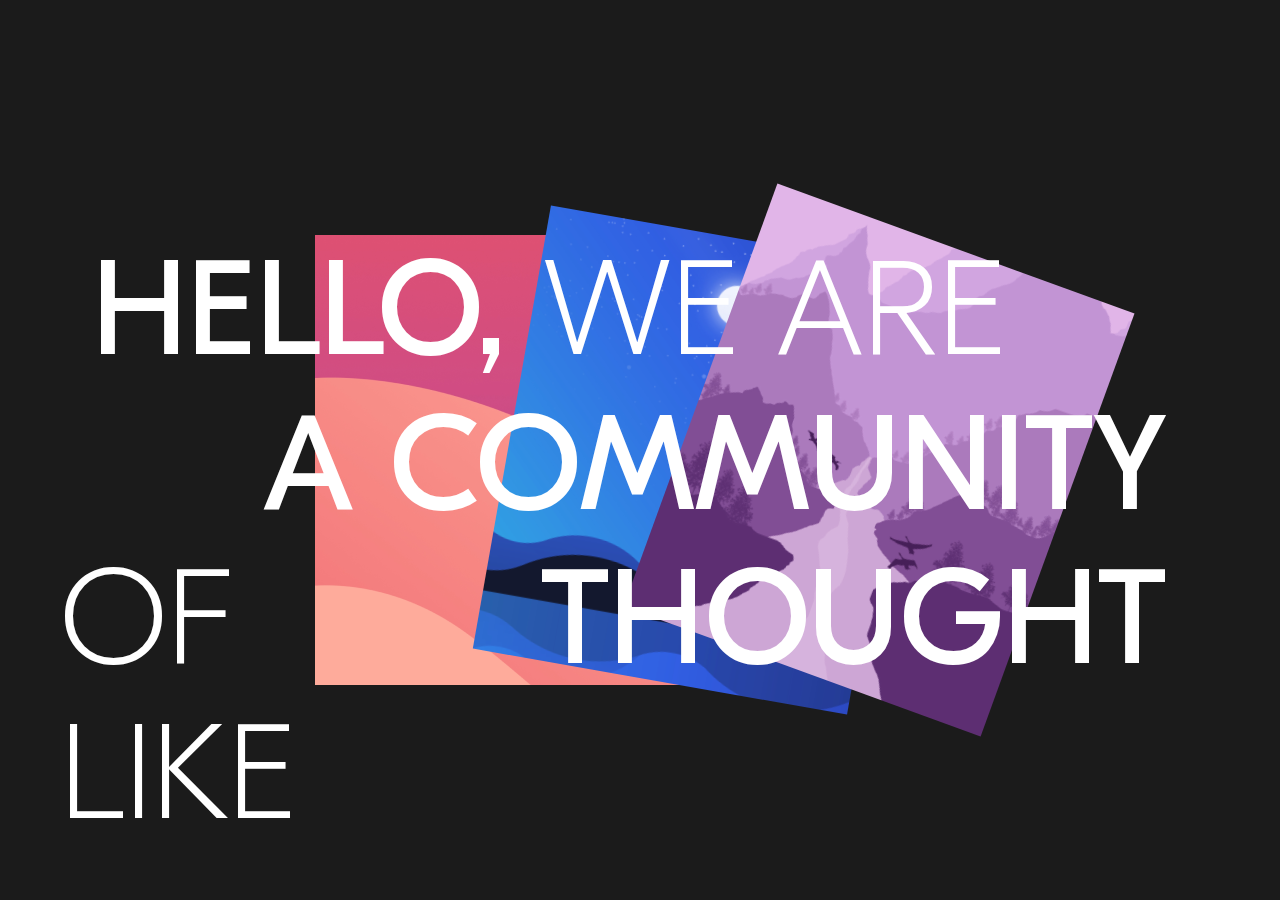
==== index.html @ 197e4e88 "fix two section block" ====
<!DOCTYPE html>
<html lang="en">
<head>
    <meta charset="UTF-8">
    <meta http-equiv="X-UA-Compatible" content="IE=edge">
    <meta name="viewport" content="width=device-width, initial-scale=1.0">
    <title>besedka community</title>
    <link rel="shortcut icon" href="img/title-icon.png" type="image/x-icon">
    <link rel="stylesheet" href="style.css">
    <link rel="stylesheet" href="https://unpkg.com/swiper@8/swiper-bundle.min.css"/>
</head>
<body>

    <!-- <section class="main">
        <header class="header">
            <img src="img/logo.png" alt="logo" class="header__logo">
            <a class="header__email text _anim-items _anim-no-hide" href="mailto:info@besedka.community.net">info@besedka.community.net</a>
        </header>   
        <div class="main__info">
            <div class="logo__container">
                <div class="main__logo-amimation">
                    <video width="100%" autoplay loop muted>
                        <source src="img/gradient_background.mp4" type='video/mp4; codecs="avc1.42E01E, mp4a.40.2"'/>
                      </video>
                      <h1 class="logo__text">Besedka <br> Community</h1>
                </div>
            </div>      
            <p class="main__text text _anim-items _anim-no-hide">Если ты крутишься в сфере дизайна, вступай к нам в сообщество.<br/>Тут ты сможешь обмениваться опытом </p>
            <button class="main__btn text btn _anim-items _anim-no-hide">Вступить</button>
        </div>
        <div class="main__social _anim-items _anim-no-hide">
            <div class="social">
                <div class="circle circle-behance">
                    <a href="#" class="link">
                        <img class="img" src="img/behance.png" alt="behaince">
                    </a>
                </div>
                <div class="circle circle-instagram">
                    <a href="https://www.instagram.com/besedka_unity/" class="link">
                        <img class="img" src="img/instagram.png" alt="instagram">
                    </a>
                </div>
            </div>      
        </div>
    </section> -->

    <section class="about">
        <!-- <div class="about__box">
            <p class="caption text _anim-items _anim-no-hide">/ О нас</p>  
        </div>
        <div class="about__holder">
            <p class="about__text text _anim-items _anim-no-hide">В нашем сообществе состоят как опытные,<br>
                так и начинающие специалисты <br>
                в сфере дизайна и технического направления</p>
            <img class="about__star" src="img/star.png" alt="star">
        </div>   -->
        <div class="about__title">
            <div class="about__square square">
                    <img src="img/first-square.png" alt="square" class="square__img first-square _anim-items _anim-no-hide">
                    <img src="img/second-square.png" alt="square" class="square__img second-square _anim-items _anim-no-hide">
                    <img src="img/third-square.png" alt="square" class="square__img third-square _anim-items _anim-no-hide">
            </div>
            <div class="about__grid grid">
                <div class="grid__one _anim-items _anim-no-hide">
                    <h1 class="title text title__bold">HELLO,</h1>
                </div>
                <div class="grid__two _anim-items _anim-no-hide">
                    <h1 class="title text ">&nbsp;WE ARE</h1>
                </div>
                <div class="grid__three _anim-items _anim-no-hide">
                    <h1 class="title title__bold text">A COMMUNITY</h1>
                </div>
                <div class="grid__four _anim-items _anim-no-hide">
                    <h1 class="title text ">OF LIKE</h1>
                </div>
                <div class="grid__five _anim-items _anim-no-hide">
                    <h1 class="title__bold title text ">&nbsp;THOUGHT</h1>
                </div>
            </div>
        </div>
    </section>

    <!-- <section class="people">
        <div class="people__slider-box">
              <div class="people__wrapper">
            <p class="caption text _anim-items _anim-no-hide">/ Люди сообщества</p>
        <div class="people__nav">
            <div class="nav__inner">
                <div class="rotate-circle">
                    <img class="rotate-center _anim-items _anim-no-hide" src="img/circle-scroll.png" alt="circle-scroll">
                </div>
                <div class="inside-arrow">
                    <img class="nav__img arrow-left__img arrow__button-prev _anim-items _anim-no-hide" src="img/left__arrow-active.png" alt="arrow">
                </div>
            </div>
            <img class="nav__img arrow__button-next _anim-items _anim-no-hide" src="img/right__arrow.png" alt="arrow">
            </div>
        </div> 
        
        <div class="swiper-continer people-card__slider">

            <div class="swiper-wrapper">

                <div class="swiper-slide">
                    <div class="people__border-line">
                        <div class="people__card _anim-items _anim-no-hide">
                            <img src="img/photo-vladimir.png" alt="photo" class="card__img">
                            <div class="people__name">
                                <p class="card__text text">вова</p>
                                <div class="social">
                                    <div class="circle circle-telegram">
                                        <a href="#" class="link">
                                            <img class="img" src="img/telegram.png" alt="telegram">
                                        </a>
                                    </div>
                                <div class="circle circle-behance">
                                    <a href="#" class="link">
                                        <img class="img" src="img/behance.png" alt="behaince">
                                    </a>
                                </div>
                                <div class="circle circle-instagram">
                                    <a href="#" class="link">
                                        <img class="img" src="img/instagram.png" alt="instagram">
                                    </a>
                                </div>
                                </div> 
                            </div>
                            <div class="card__border"></div>
                                <p class="card__text card__text-post text">Web designer<br>Основатель сообщества</p>
                                <p class="card__text card__text-country text">г. Москва</p>
                        </div>
                    </div>     
                </div>

                <div class="swiper-slide">
                    <div class="people__border-line border-line__second _anim-items _anim-no-hide">
                        <div class="people__card">
                            <img src="img/photo-vadim.png" alt="photo" class="card__img">
                            <div class="people__name">
                                <p class="card__text text">вадим</p>
                                    <div class="social">
                                        <div class="circle circle-telegram">
                                            <a href="#" class="link">
                                            <img class="img" src="img/telegram.png" alt="telegram">
                                            </a>
                                        </div>
                                    <div class="circle circle-behance">
                                        <a href="#" class="link">
                                        <img class="img" src="img/behance.png" alt="behaince">
                                        </a>
                                    </div>
                                    <div class="circle circle-instagram">
                                        <a href="#" class="link">
                                         <img class="img" src="img/instagram.png" alt="instagram">
                                        </a>
                                    </div>
                                </div> 
                            </div>
                            <div class="card__border"></div>
                                <p class="card__text card__text-post text">Web designer<br>Основатель сообщества</p>
                                <p class="card__text card__text-country text">г. Ташкент</p>
                        </div>
                    </div>
                </div>

                <div class="swiper-slide">
                    <div class="people__border-line border-line__third _anim-items _anim-no-hide">
                        <div class="people__card">
                            <img src="img/photo-iskander.png" alt="photo" class="card__img">
                        <div class="people__name">
                            <p class="card__text text">искандер</p>
                            <div class="social">
                            <div class="circle circle-github">
                                <a href="https://github.com/djuraevi" class="link">
                                    <img class="img" src="img/github.png" alt="github">
                                </a>
                            </div>
                            <div class="circle circle-telegram">
                                <a href="t.me/iskanderjuraev" class="link">
                                    <img class="img" src="img/telegram.png" alt="telegram">
                                </a>
                            </div>
                            </div> 
                        </div>
                        <div class="card__border"></div>
                        <p class="card__text card__text-post text">Front-end<br>Основатель сообщества</p>
                        <p class="card__text card__text-country text">г. Москва</p>
                        </div>
                    </div>
                </div>

                <div class="swiper-slide">
                    <div class="people__border-line border-line__four _anim-items _anim-no-hide">
                        <div class="people__card">
                            <img src="img/photo-violetta.png" alt="photo" class="card__img">
                        <div class="people__name">
                        <p class="card__text text">виолета</p>
                        <div class="social">
                            <div class="circle circle-instagram">
                                <a href="#" class="link">
                                    <img class="img" src="img/instagram.png" alt="instagram">
                                </a>
                                </div>
                        </div> 
                        </div>
                        <div class="card__border"></div>
                            <p class="card__text card__text-post text">Менеджер<br>Основатель сообщества</p>
                            <p class="card__text card__text-country text">г. Москва</p>
                        </div>
                    </div>
                </div>

                <div class="swiper-slide">
                    <div class="people__border-line border-line__five _anim-items _anim-no-hide">
                        <div class="people__card">
                            <img src="img/photo-damir.png" alt="photo" class="card__img">
                            <div class="people__name">
                                <p class="card__text text">дамир</p>
                                <div class="social">
                                    <div class="circle circle-unsplash">
                                        <a href="#" class="link">
                                            <img class="img" src="img/unsplash.png" alt="unsplash">
                                        </a>
                                    </div>
                                <div class="circle circle-behance">
                                    <a href="#" class="link">
                                        <img class="img" src="img/behance.png" alt="behaince">
                                    </a>
                                </div>
                                <div class="circle circle-instagram">
                                    <a href="#" class="link">
                                        <img class="img" src="img/instagram.png" alt="instagram">
                                    </a>
                                </div>
                                </div> 
                            </div>
                            <div class="card__border"></div>
                            <p class="card__text card__text-post text">Фотограф<br>Основатель сообщества</p>
                            <p class="card__text card__text-country text">г. Ташкент</p>
                        </div>
                    </div>
                </div>

                <div class="swiper-slide">
                    <div class="people__border-line border-line__six _anim-items _anim-no-hide">
                        <div class="people__card">
                            <img src="img/photo-slava.png" alt="photo" class="card__img">
                            <div class="people__name">
                                <p class="card__text text">вячеслав</p>
                                <div class="social">
                                    <div class="circle circle-behance">
                                        <a href="#" class="link">
                                        <img class="img" src="img/behance.png" alt="behaince">
                                        </a>
                                    </div>
                                    <div class="circle circle-instagram">
                                        <a href="#" class="link">
                                        <img class="img" src="img/instagram.png" alt="instagram">
                                        </a>
                                    </div>
                                </div> 
                            </div>
                            <div class="card__border"></div>
                                <p class="card__text card__text-post text">Main designer<br>Основатель сообщества</p>
                                <p class="card__text card__text-country text">г. Ташкент</p>
                        </div>
                    </div>
                </div>
            </div>

        </div> 
        </div>  
    </section>  -->

    <!-- <section class="to-share">
        <p class="caption text _anim-items _anim-no-hide">/ хочу поделиться</p>
        <div class="to-share__card">
            <img class="card-people__img mobile__version" src="img/photo-philip.png" alt="photo">
            <div class="card-block__mobile mobile__version">
                <p class="text text-creator mobile__version">Создатель:</p>
                <p class="text text-creator__name mobile__version">Филипп</p>
            </div>
            <div class="card-people">
                    <img class="card-people__img full-screen" src="img/photo-philip.png" alt="photo">
                    <p class="text text-creator__name full-screen">Филипп</p>
                    <p class="text text-about">О работе:</p>
                    <p class="text text-about__work">3D анимашка, как<br/>отражения меня.<br/>Пришла в голову идея<br/>визуализировать свой<br/>психологический портрет</p>  
            </div>
            <div class="card-work">
                <video autoplay loop muted width="1244px" class="card-work__video">
                    <source src="img/work-philip.mp4" type='video/mp4; codecs="avc1.42E01E, mp4a.40.2"'/>
                  </video>
            </div>
        </div>
    </section> -->

    <!-- <section class="work-community">
        <div class="work-community__header">
            <p class="caption text _anim-items _anim-no-hide">/ работы участников сообщества</p>
            <p class="text work-community__header-text">Посмотреть еще</p>
        </div>
        <div class="wrap">
            <div class="items">
                <div class="list">
                    <div class="list-work">
                        <img class="list-work__img" src="img/works/work-vladimir.png" alt="work">
                        <div class="circle circle-behance list-behance">
                            <a href="#" class="link">
                                <img class="img" src="img/behance.png" alt="behaince">
                            </a>
                        </div>
                    </div>
                    <div class="creator-box">
                        <div class="creator-img">
                            <img src="img/elips-vladimir.png" alt="photo">
                        </div>
                        <div class="list-creator">
                            <p class="text text-concept">Website Concept</p>
                            <p class="text text-creator-name">Владимир Гребенюк</p>
                        </div>
                    </div>  
                </div>
                <div class="list">
                    <div class="list-work">
                        <img class="list-work__img" src="img/works/work-filip.png" alt="work">
                        <div class="circle circle-behance list-behance">
                            <a href="#" class="link">
                                <img class="img" src="img/behance.png" alt="behaince">
                            </a>
                        </div>
                    </div>
                    <div class="creator-box">
                        <div class="creator-img">
                            <img src="img/elips-filip.png" alt="photo">
                        </div>
                        <div class="list-creator">
                            <p class="text text-concept">идущий к реке</p>
                            <p class="text text-creator-name">филипп поторочин</p>
                        </div>
                    </div>  
                </div>
                <div class="list">
                    <div class="list-work">
                        <img class="list-work__img" src="img/works/work-damir.png" alt="work">
                        <div class="circle circle-behance list-behance">
                            <a href="#" class="link">
                                <img class="img" src="img/behance.png" alt="behaince">
                            </a>
                        </div>
                    </div>
                    <div class="creator-box">
                        <div class="creator-img">
                            <img src="img/elips-damir.png" alt="photo">
                        </div>
                        <div class="list-creator">
                            <p class="text text-concept">underground в ташкенте</p>
                            <p class="text text-creator-name">дамир семирханов</p>
                        </div>
                    </div>  
                </div>
                <div class="list">
                    <div class="list-work">
                        <img class="list-work__img" src="img/works/work-vadim.png" alt="work">
                        <div class="circle circle-behance list-behance">
                            <a href="#" class="link">
                                <img class="img" src="img/behance.png" alt="behaince">
                            </a>
                        </div>
                    </div>
                    <div class="creator-box">
                        <div class="creator-img">
                            <img src="img/elips-vadim.png" alt="photo">
                        </div>
                        <div class="list-creator">
                            <p class="text text-concept">dicafe. coffee</p>
                            <p class="text text-creator-name">вадим пырнэу</p>
                        </div>
                    </div>  
                </div>
                <div class="list">
                    <div class="list-work">
                        <img class="list-work__img" src="img/works/work-slava.png" alt="work">
                        <div class="circle circle-behance list-behance">
                            <a href="#" class="link">
                                <img class="img" src="img/behance.png" alt="behaince">
                            </a>
                        </div>
                    </div>
                    <div class="creator-box">
                        <div class="creator-img">
                            <img src="img/elips-slava.png" alt="photo">
                        </div>
                        <div class="list-creator">
                            <p class="text text-concept">зубные зубы</p>
                            <p class="text text-creator-name">вячеслав герасименко</p>
                        </div>
                    </div>  
                </div>
                <div class="list">
                    <div class="list-work">
                        <img class="list-work__img" src="img/works/work-kristina.png" alt="work">
                        <div class="circle circle-behance list-behance">
                            <a href="#" class="link">
                                <img class="img" src="img/behance.png" alt="behaince">
                            </a>
                        </div>
                    </div>
                    <div class="creator-box">
                        <div class="creator-img">
                            <img src="img/elips-kristina.png" alt="photo">
                        </div>
                        <div class="list-creator">
                            <p class="text text-concept">проект 167x46</p>
                            <p class="text text-creator-name">кристина попова</p>
                        </div>
                    </div>  
                </div>
            </div>
        </div>
        <div class="box-work">
            <p class="work-community__text text">Хотите устроить тусовку?</p>
            <button class="work-community__btn btn">Хочу!</button>
        </div>  
    </section>
     -->
  
     <!-- <footer class="footer">
        <p class="footer__text text">&copy;2022 besedka.community All Rights Reserved</p>
    </footer> -->

    <!-- <section class="modal">
        <div class="modal__container">
            <div class="modal__header">
                <h3 class="title modal__title">Написать письмо</h3>
                <div class="modal__close">
                    <span class="text">x</span>
                </div>
            </div>
            <div class="modal__seting"></div>
            <button class="btn modal__btn">Отправить</button>
        </div>       }
    </section> -->

    <script src="index.js"></script>
    <script src="https://unpkg.com/swiper/swiper-bundle.min.js"></script>
    <script>
      var swiper = new Swiper(".people-card__slider", {
        navigation: {
            nextEl: '.arrow__button-next',
            prevEl: '.arrow__button-prev'
        },
        slidesPerView: 3,
        spaceBetween: 60,
      });
    </script>    

</body>
</html>
---- style.css ----
@import url(fonts.css);
/* @import url(normalize.css); */

*,
*::before,
*::after {
  padding: 0;
  margin: 0;
  border: 0;
  box-sizing: border-box;
}
body {
  font-family: "GT Eesti Pro Display";
  background-color: #1b1b1b;
  width: 100%;
  max-width: 1922px;
  margin: 0 auto;
}
.text {
  font: normal 300 24px/28px "GT Eesti Pro Display";
  color: #ffffff;
}
.caption {
  font-weight: 350;
  font-size: 20px;
  line-height: 23px;
  color: #aaaaaa;

  transform: translate(0px, 120%);
  opacity: 0;
  transition: all 0.8s ease 0s;
}
.caption._active {
  transform: translate(0px, 0px);
  opacity: 1;
}
.btn {
  font-weight: normal;
  font-size: 18px;
  line-height: 21px;
  background-color: #1b1b1b;
  color: #ffffff;
  border: 2px solid #ffffff;
}
.btn:hover {
  background-color: #ffffff;
  color: #020307;
}
.circle {
  display: flex;
  align-items: center;
  justify-content: center;
  width: 30px;
  height: 30px;
  border-radius: 50%;
}
.circle-behance:hover {
  background: #1769ff;
}
.circle-instagram:hover {
  background: #a3389b;
}
.circle-telegram:hover {
  background: #53b1f0;
}
.circle-github:hover {
  background: #f06f53;
}
.circle-unsplash:hover {
  background: #31af1d;
}

/* main */

.main {
  padding: 0 60px 0 60px;
}
.header {
  display: flex;
  justify-content: space-between;
  align-items: center;
}
.header__email {
  padding-top: 55px;
  font-weight: 350;
  font-size: 20px;
  line-height: 23px;
  text-decoration: none;

  transform: translate(0px, 120%);
  opacity: 0;
  transition: all 0.8s ease 0s;
}
.header__email._active {
  transform: translate(0px, 0px);
  opacity: 1;
}
.header__email:hover {
  text-decoration-line: underline;
  color: #7f7f7f;
}
.main__info {
  padding-top: 105px;
}
.logo__container {
  position: relative;
}
.main__logo-animation {
  position: absolute;
  overflow: hidden;
  display: flex;
  justify-content: center;
  align-items: center;
  z-index: -1;
}
.logo__text {
  position: absolute;
  top: 0;
  left: 0;
  width: 100%;
  height: 100%;
  background: #1b1b1b;
  text-align: start;
  mix-blend-mode: darken;

  font-family: "Druk Wide Medium";
  font-size: 10.42vmax;
  font-weight: 500;
  font-style: normal;
  line-height: 10.16vmax;
  color: white;
}
.main__text {
  padding: 40px 0 40px 2px;
  font-weight: 350;
  font-size: calc(20px + 4 * (100vw / 1920));

  transform: translate(0px, 120%);
  opacity: 0;
  transition: all 0.8s ease 0s;
}
.main__text._active {
  transform: translate(0px, 0px);
  opacity: 1;
  transition: all 0.8s ease 0.1s;
}
.main__btn {
  width: 197px;
  height: 53px;

  transform: translate(0px, 120%);
  opacity: 0;
  transition: all 0.8s ease 0s;
}
.main__btn._active {
  transform: translate(0px, 0px);
  opacity: 1;
  transition: all 0.8s ease 0.2s;
}
.main__social {
  padding-top: 50px;
  display: flex;
  justify-content: space-between;
  align-items: center;

  transform: translate(0px, 120%);
  opacity: 0;
  transition: all 0.8s ease 0s;
}
.main__social._active {
  transform: translate(0px, 0px);
  opacity: 1;
  transition: all 0.8s ease 0.2s;
}
.social {
  display: flex;
}

/* about */

.about {
  margin-top: 235px;
  padding: 0 114px 0 60px;
}
.about__box {
  display: flex;
  justify-content: flex-start;
}
.about__holder {
  padding: 0 129px 324px 170px;
  display: flex;
  justify-content: space-between;
  align-items: flex-start;
}
.about__text {
  padding-top: 84px;
  font-weight: 350;
  font-size: 50px;
  line-height: 58px;

  transform: translate(0px, 120%);
  opacity: 0;
  transition: all 0.8s ease 0.1s;
}
.about__text._active {
  transform: translate(0px, 0px);
  opacity: 1;
  transition: all 0.8s ease 0s;
}
.about__star {
  animation: star 5s linear infinite;
}
@keyframes star {
  0% {
    transform: rotate(0deg);
  }
  100% {
    transform: rotate(360deg);
  }
}
.square {
  position: relative;
  z-index: -1;
}

.first-square {
  position: absolute;
  left: 23.04%;

  transform: rotate(0deg);
  opacity: 1;
  transition: all 0.8s ease 0.2s;
}
.firstsquare._active {
  transform: rotate(0deg);
  opacity: 1;
}
.second-square {
  position: absolute;
  left: 29.09%;

  transform: rotate(0deg);
  opacity: 1;
  transition: all 0.8s ease 0.2s;
}
.second-square._active {
  left: 40.6%;
  transform: rotate(10deg);
  opacity: 1;
}
.third-square {
  position: absolute;
  left: 31.4%;

  transform: rotate(0deg);
  opacity: 1;
  transition: all 0.8s ease 0.2s;
}
.third-square._active {
  left: 56.9%;
  transform: rotate(20deg);
  opacity: 1;
}
.title {
  font-weight: 500;
  font-size: 10.417vmax;
  line-height: 12.08vmax;
}
.title__bold {
  font-weight: 400;
}
.about__grid {
  display: grid;
  grid-template-columns: 1fr 1fr;
}
.grid__one {
  display: flex;
  justify-content: flex-end;
  grid-column: 1 / 1;

  transform: translate(-120%, 0px);
  opacity: 0;
  transition: all 0.8s ease 0s;
}
.grid__one._active {
  transform: translate(0px, 0px);
  opacity: 1;
  transition: all 0.8s ease 0.2s;
}
.grid__two {
  grid-column: 2 / 2;

  transform: translate(120%, 0px);
  opacity: 0;
  transition: all 0.8s ease 0s;
}
.grid__two._active {
  transform: translate(0px, 0px);
  opacity: 1;
  transition: all 0.8s ease 0.2s;
}
.grid__three {
  display: flex;
  justify-content: flex-end;
  grid-column: 1 / -1;

  transform: translate(120%, 0px);
  opacity: 0;
  transition: all 0.8s ease 0s;
}
.grid__three._active {
  transform: translate(0px, 0px);
  opacity: 1;
  transition: all 0.8s ease 0.2s;
}
.grid__four {
  display: flex;
  justify-content: flex-end;
  grid-column: 1 / 1;

  transform: translate(-120%, 0px);
  opacity: 0;
  transition: all 0.8s ease 0s;
}
.grid__four._active {
  transform: translate(0px, 0px);
  opacity: 1;
  transition: all 0.8s ease 0.2s;
}
.grid__five {
  grid-column: 2 / 2;

  transform: translate(120%, 0px);
  opacity: 0;
  transition: all 0.8s ease 0s;
}
.grid__five._active {
  transform: translate(0px, 0px);
  opacity: 1;
  transition: all 0.8s ease 0.2s;
}

/* people */

.people {
  padding: 300px 60px 250px;
}

.people__slider-box {
  display: flex;
  gap: 145px;
  min-width: 0;
}

.people__wrapper {
  display: flex;
  justify-content: space-between;
  align-items: center;
  flex-direction: column;
  row-gap: 489px;
  max-width: 311px;
}

.people__nav {
  display: flex;
  align-items: center;
  gap: 85px;
}

.nav__inner {
  position: relative;
}

.inside-arrow {
  position: absolute;
  top: 66.5px;
  left: 57.5px;
}

.rotate-center {
  -webkit-animation: rotate-center 15s ease-in-out infinite both;
  animation: rotate-center 15s ease-in-out infinite both;
}

@-webkit-keyframes rotate-center {
  0% {
    -webkit-transform: rotate(0);
    transform: rotate(0);
  }
  100% {
    -webkit-transform: rotate(360deg);
    transform: rotate(360deg);
  }
}
@keyframes rotate-center {
  0% {
    -webkit-transform: rotate(0);
    transform: rotate(0);
  }
  100% {
    -webkit-transform: rotate(360deg);
    transform: rotate(360deg);
  }
}

.rotate-center {
  transform: translate(0px, 120%);
  opacity: 0;
  transition: all 0.8s ease 4s;
}
.rotate-center._active {
  transform: translate(0px, 0px);
  opacity: 1;
}

.nav__img {
  transform: translate(0px, 120%);
  opacity: 0;
  transition: all 0.8s ease 1s;
}
.nav__img._active {
  transform: translate(0px, 0px);
  opacity: 1;
}

.swiper-continer {
  width: 100%;
  height: 100%;
}

.people-card__slider {
  overflow: hidden;
}

.swiper-slide {
  max-width: 408px;
}

.people__border-line {
  max-width: 408px;
  border: 2px solid rgba(255, 255, 255, 0.5);
  border-radius: 0px 120px 0px 0px;
  /* animation: borderLine 5s cubic-bezier(0.19, 1, 0.22, 1) 1;
    animation-play-state: paused; */
}

/* .people__border-line._active {
    animation-play-state: running;
}
@keyframes borderLine {
    0% {
        border: none;
        border-radius: 0px 0px 0px 0px;
    }
    20% {
        border-top: 2px solid rgba(255, 255, 255, 0.5);
        border-radius: 0px 120px 0px 0px;
    }
    40% {
        border-right: 2px solid rgba(255, 255, 255, 0.5);
        border-radius: 0px 120px 0px 0px;
    }
    60% {

        border-bottom: 2px solid rgba(255, 255, 255, 0.5);
        border-radius: 0px 120px 0px 0px;
    }
    80% {
        border-left: 2px solid rgba(255, 255, 255, 0.5);
        border-radius: 0px 120px 0px 0px;
    }
    100% {
        border: 2px solid rgba(255, 255, 255, 0.5);
        border-radius: 0px 120px 0px 0px;
    }

} */

.border-line__second {
  border-radius: 190px 190px 0px 0px;
}

.border-line__third {
  border-radius: 0px 0px 120px 0px;
}

.border-line__four {
  border-radius: 120px 0px 0px 0px;
}

.border-line__five {
  border-radius: 0px 120px 0px 120px;
}
.border-line__six {
  border-radius: 190px 190px 120px 0px;
}

.people__card {
  padding: 43px 38px;
}

.people__name {
  display: flex;
  align-items: flex-end;
  justify-content: space-between;
}

.card__text {
  padding-top: 25px;
  font-weight: 400;
  font-size: 38px;
  line-height: 44px;
  text-transform: uppercase;
}

.card__border {
  padding-top: 27px;
  border-bottom: 2px solid #ffffff;
  max-width: 328px;
  opacity: 0.5;
}

.card__text-post {
  font-weight: 350;
  font-size: 28px;
  line-height: 32px;
  text-transform: none;
}

.card__text-country {
  font-weight: 350;
  font-size: 24px;
  line-height: 28px;
  opacity: 0.5;
  text-transform: none;
}

/* to share */

.to-share {
  padding: 0 60px 200px;
}
.mobile__version {
  display: none;
}
.to-share__card {
  padding-top: 100px;
  display: flex;
}
.card-people {
  max-width: 456px;
  padding: 50px 50px 178px;
  border: 2px solid rgba(255, 255, 255, 0.5);
  border-radius: 0px 0px 0px 120px;
}
.text-creator__name {
  padding-top: 50px;
  font-weight: 400;
  font-size: 40px;
  line-height: 46px;
  text-transform: uppercase;
}
.text-about {
  padding-top: 40px;
  font-weight: 350;
  font-size: 20px;
  line-height: 23px;
  opacity: 0.5;
}
.text-about__work {
  padding-top: 32px;
  font-weight: 400;
  font-size: 28px;
  line-height: 32px;
}
.card-work {
  border: 2px solid rgba(255, 255, 255, 0.5);
}
.card-work__video {
  padding: 50px 50px;
}

/* work-community */

.work-community {
  padding: 0 60px 100px;
}
.work-community__header {
  display: flex;
  justify-content: space-between;
}
.work-community__header-text {
  font-weight: 400;
  font-size: 20px;
  line-height: 23px;
  border-bottom: 2px solid #ffffff;
}
.wrap {
  padding: 98px 0 250px;
}
.items {
  display: flex;
  flex-direction: row;
  flex-wrap: wrap;
  gap: 60px 45px;
}

.list {
  max-width: 570px;
}

.list-work {
  position: relative;
}

.list-behance {
  position: absolute;
  bottom: 5px;
  left: 548px;
}

.creator-box {
  padding-top: 34px;
  display: flex;
  align-items: center;
  gap: 20px;
}

.text-concept {
  font-weight: 400;
  font-size: 26px;
  line-height: 30px;
  text-transform: uppercase;
}

.text-creator-name {
  padding-top: 20px;
  font-weight: 400;
  font-size: 18px;
  line-height: 21px;
  text-transform: uppercase;
  opacity: 0.5;
}

.box-work {
  display: flex;
  flex-direction: column;
  align-items: center;
}

.work-community__text {
  padding-bottom: 40px;
  font-weight: normal;
  font-size: 40px;
  line-height: 46px;
}

.work-community__btn {
  width: 154px;
  height: 53px;
}

.footer {
  padding-top: 100px;
  padding-bottom: 57px;
  display: flex;
  flex-direction: column;
  align-items: center;
}

.footer__text {
  font-weight: 400;
  font-size: 14px;
  line-height: 16px;
}

/* modal window */

.modal {
  max-width: 1278px;
  height: 590px;
  background: #000000;
  border-radius: 60px;
}
.modal__container {
  padding: 87px 96px 86px;
}
.modal__header {
  display: flex;
  justify-content: space-between;
  align-items: center;
  border-bottom: 1px solid white;
  padding-bottom: 40px;
}
.modal__title {
  font-weight: 400;
  font-size: 30px;
  line-height: 35px;
  color: #ffffff;
}
.modal__seting {
  padding-top: 42px;
}
.modal__btn {
  width: 154px;
  height: 53px;
}

/* @media (max-width: 1600px) {
  body {
    max-width: 1600px;
  }
  .main__img {
    padding-top: 90px;
  }
  .main__social {
    padding-top: 80px;
  }
  .about {
    margin-top: 274px;
    padding: 0 60px 0 91px;
  }
  .about__box {
    padding-left: 9px;
  }
  .about__holder {
    padding: 0 106px 160px 9px;
  }
  .about__text {
    padding-top: 102px;
    font-weight: 350;
    font-size: 40px;
    line-height: 46px;
  }
  .about__star {
    width: 170.95px;
    height: 178px;
  }
  .title {
    font-size: 160px;
    line-height: 186px;
  }
  .people {
    padding: 160px 60px 160px 100px;
  }

  .people__wrapper {
    padding-bottom: 51px;
  }

  .people-row {
    gap: 100px;
    padding-left: 250px;
  }
  .to-share__caption {
    padding-left: 74px;
  }
  .to-share {
    padding: 0 25px 160px 26px;
  }
  .to-share__card {
    padding-top: 120px;
  }
  .card-people {
    padding: 0 80px 0 40px;
  }
  .card-people__img {
    width: 255px;
  }
  .text-creator {
    padding-top: 39px;
    font-size: 26px;
    line-height: 30px;
  }
  .text-creator__name {
    font-size: 36px;
    line-height: 42px;
  }
  .text-about {
    padding-top: 24px;
    font-size: 26px;
    line-height: 30px;
  }
  .text-about__work {
    font-size: 24px;
    line-height: 28px;
  }
  .card-work__img {
    max-width: 1014px;
  }
  .card-work {
    padding-right: 25px;
  }

  .work-community {
    padding: 0 60px;
  }
  .work-community-caption {
    padding-left: 40px;
  }

  .wrap {
    padding: 120px 0 202px 0;
  }
  .items {
    column-gap: 97px;
  }
  .list-work__img {
    width: 429px;
  }
  .list-behance {
    left: 408px;
  }
  .creator-box {
    padding-top: 30px;
  }
  .text-concept {
    font-size: 24px;
    line-height: 28px;
    padding-bottom: 5px;
  }
  .text-creator-name {
    font-size: 16px;
    line-height: 19px;
  }

  .box-btn-center {
    padding-top: 82px;
  }
  .footer {
    padding-top: 100px;
    padding-bottom: 50px;
  }
} */
@media (max-width: 375px) {
  body {
    min-width: 375px;
  }
  .caption {
    font-size: 16px;
    line-height: 19px;
  }

  .main {
    display: flex;
    flex-direction: column-reverse;
    padding: 54px 20px 0;
  }
  .main__social {
    padding: 0 0 130px;
  }
  .header__email {
    display: none;
  }
  .main__img {
    min-width: 335px;
    padding: 0 0 40px;
  }
  .main__text {
    font-size: 20px;
    line-height: 23px;
    padding: 0 0 40px;
  }
  .about {
    padding: 140px 20px 100px;
    margin: 0;
  }
  .about__star {
    width: 60px;
    height: 60px;
  }
  .about__rotate {
    transform: rotate(-90deg) translateY(36px) translateX(110px);
  }
  .about__border {
    width: 30px;
  }
  .about__holder {
    padding: 0;
    display: flex;
    flex-direction: column;
    align-items: flex-end;
  }
  .about__text {
    font-size: 22px;
    line-height: 26px;
    padding: 40px 0;
  }
  .about__text br {
    display: none;
  }
  /* .title {
    font-size: 48px;
    line-height: 56px;
  } */
  .people {
    padding: 0 0 0 20px;
  }
  .people__wrapper {
    padding-bottom: 11px;
    align-items: flex-start;
  }
  .arrow-left__img {
    display: none;
  }
  .people__count {
    display: none;
  }
  .rotate-center {
    width: 80px;
    height: 80px;
  }
  .inside-arrow {
    top: 32.5px;
    left: 27.5px;
  }
  .inside-arrow img {
    width: 22.4px;
    height: 13.58px;
    padding: 0;
  }
  .people-row {
    gap: 50px;
    padding: 0 0 100px;
  }
  .people__card:nth-child(2) {
    display: none;
  }
  .people__card:nth-child(3) {
    display: none;
  }
  .card__img {
    width: 230px;
    height: 294px;
  }
  .people__name {
    padding: 33px 0 20px;
  }
  .card__text {
    font-size: 22px;
    line-height: 26px;
    padding: 0;
  }
  .card__border {
    padding: 0;
  }
  .card__text-post {
    font-size: 20px;
    line-height: 23px;
    padding: 20px 0 15px;
  }
  .card__text-country {
    font-size: 16px;
    line-height: 19px;
  }
  .people__card {
    min-width: 230px;
  }
  .to-share {
    padding: 0 20px 100px;
  }
  .to-share__caption {
    padding: 0;
  }
  .to-share__card {
    display: grid;
    grid-template-columns: 33% 33% 33%;
    padding: 60px 0 100px;
  }
  .text-creator {
    font-weight: 350;
    font-size: 16px;
    line-height: 19px;
    opacity: 0.5;
    padding: 0;
  }
  .text-creator__name {
    font-size: 22px;
    line-height: 26px;
    padding: 18px 0 0;
  }
  .text-about {
    font-weight: 350;
    font-size: 16px;
    line-height: 19px;
    opacity: 0.5;
    padding: 0;
  }
  .text-about__work {
    font-weight: 350;
    font-size: 18px;
    line-height: 21px;
    padding: 18px 0 0;
    width: 330px;
  }

  .card-work {
    padding: 40px 0 25px;
    grid-column: 1/3;
    grid-row: 2;
  }
  .card-people {
    padding: 0;
    grid-row: 3;
    grid-column: 1/3;
  }
  .card-people__img {
    width: 60px;
  }
  .card-work__img {
    width: 335px;
  }
  .to-share__arrow {
    width: 22px;
    height: 14px;
  }
  .full-screen {
    display: none;
  }
  .mobile__version {
    display: block;
  }
  .card-block__arrow {
    display: flex;
    justify-content: flex-end;
    align-items: center;
    gap: 25px;
  }
  .work-community {
    padding: 0 20px 100px;
  }
  .work-community-caption {
    padding: 0 0 60px;
  }
  .wrap {
    padding: 0;
  }
  .list-work__img {
    width: 335px;
  }
  .creator-box {
    padding-top: 20px;
  }
  .list-creator {
    padding-left: 20px;
  }
  .list-behance {
    left: 315px;
  }
  .items {
    column-gap: 40px;
  }
  .list:nth-child(2),
  .list:nth-child(3),
  .list:nth-child(5) {
    display: none;
  }
  .box-btn-center {
    padding: 50px 0 120px;
  }
  .work-community__text {
    font-size: 28px;
    line-height: 32px;
    padding-bottom: 45px;
  }
  .footer {
    padding-top: 0;
  }
}
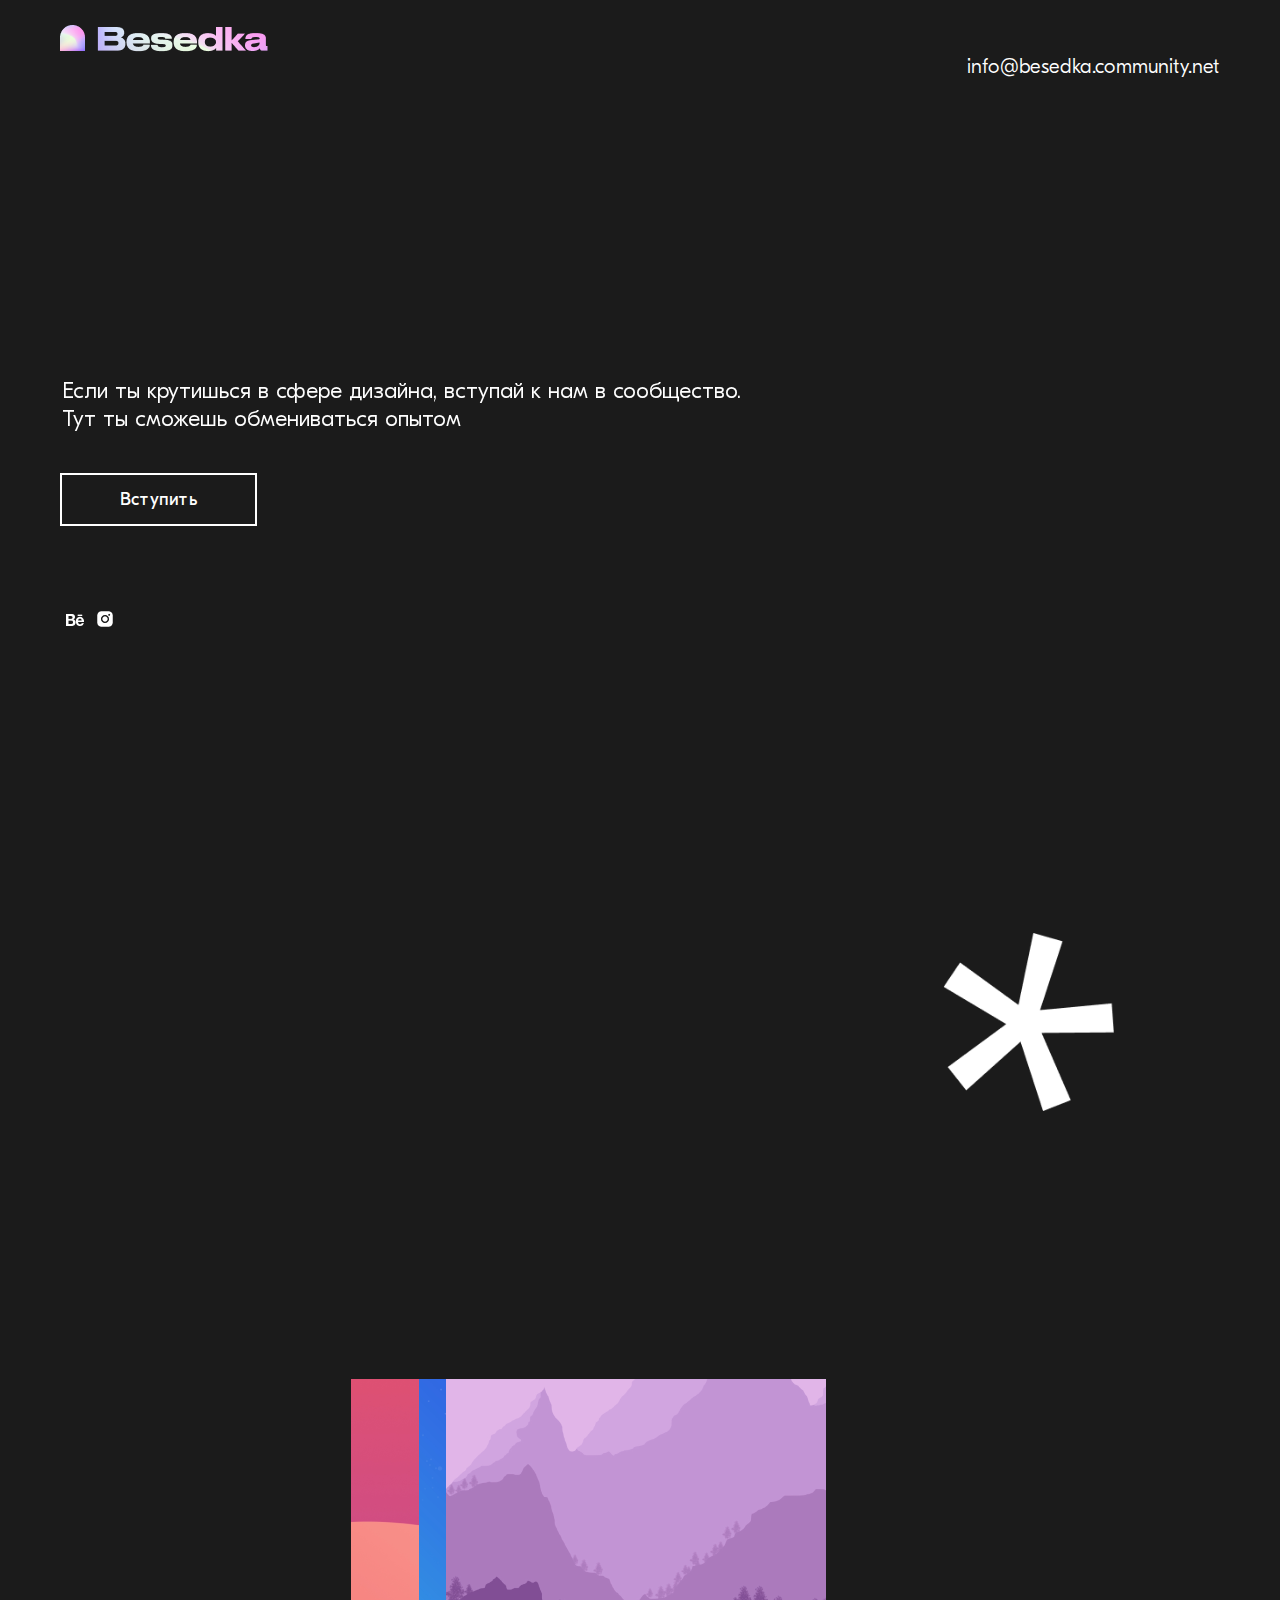
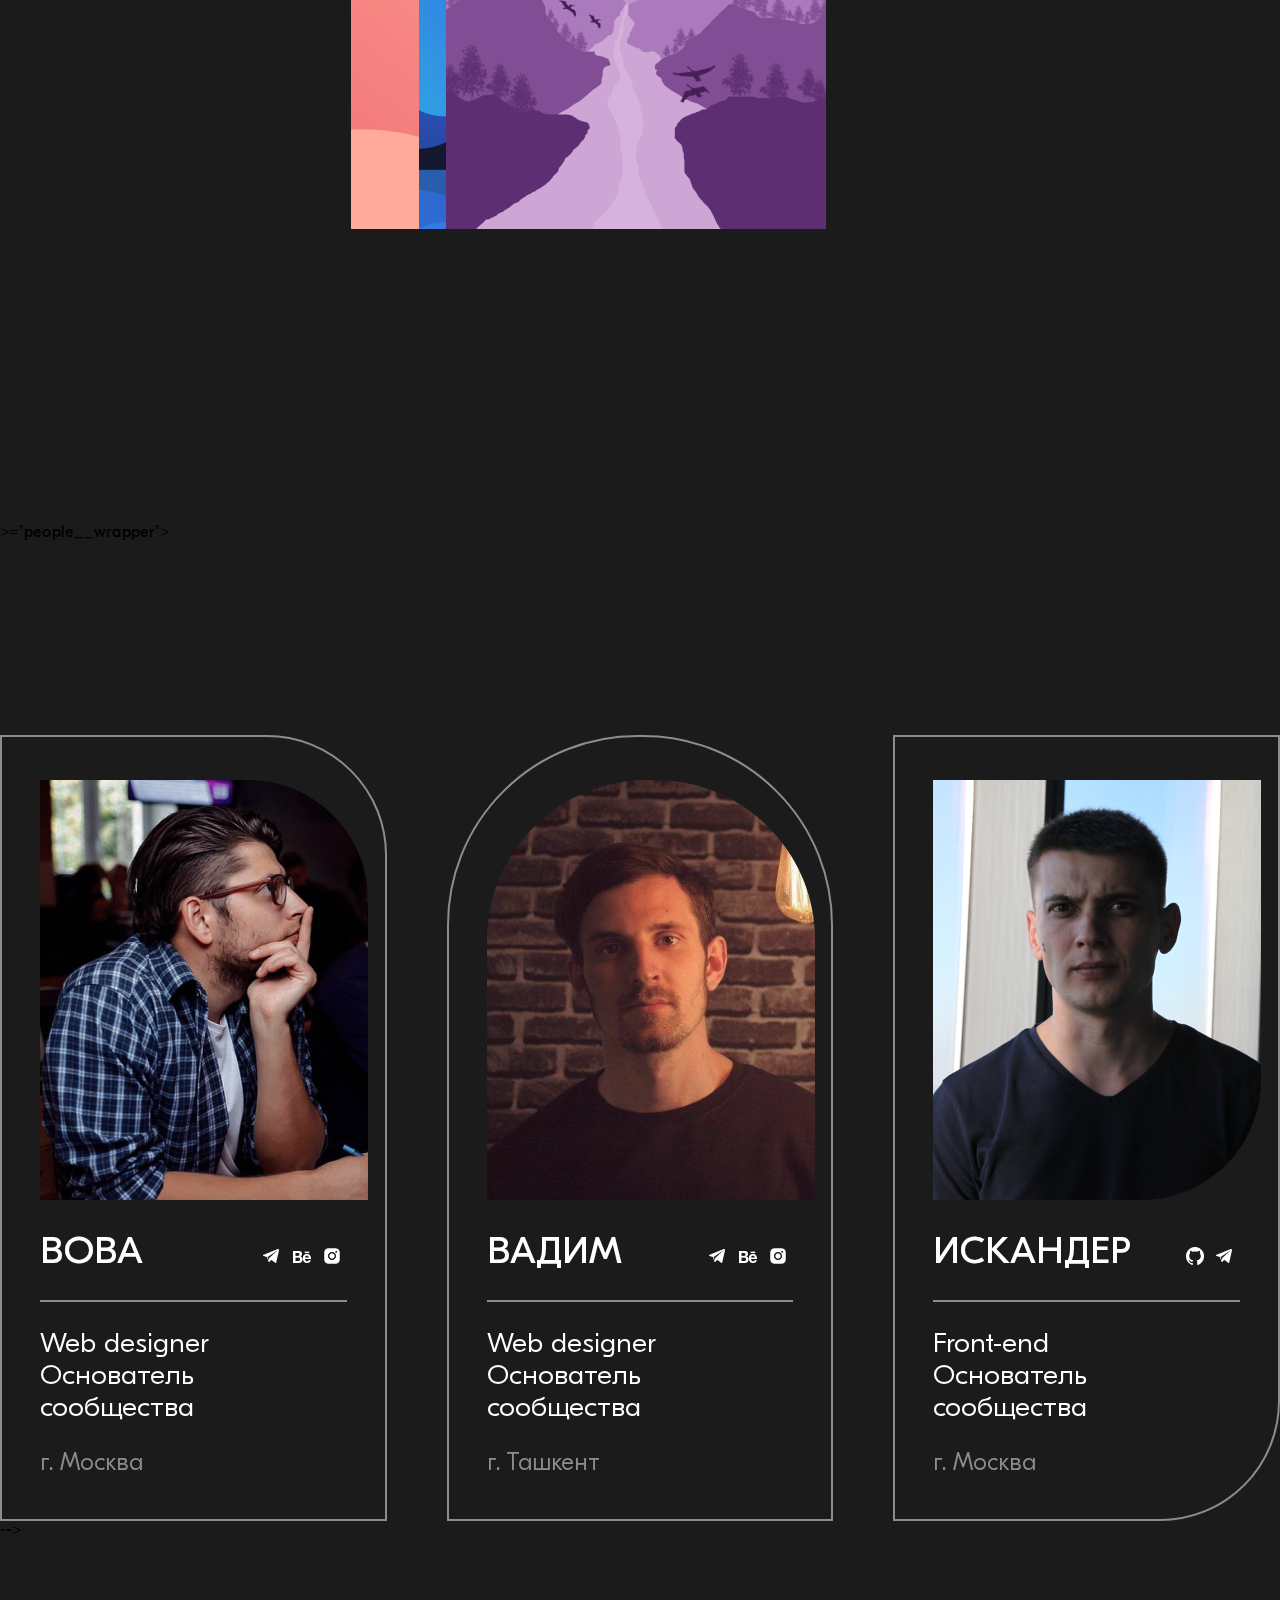
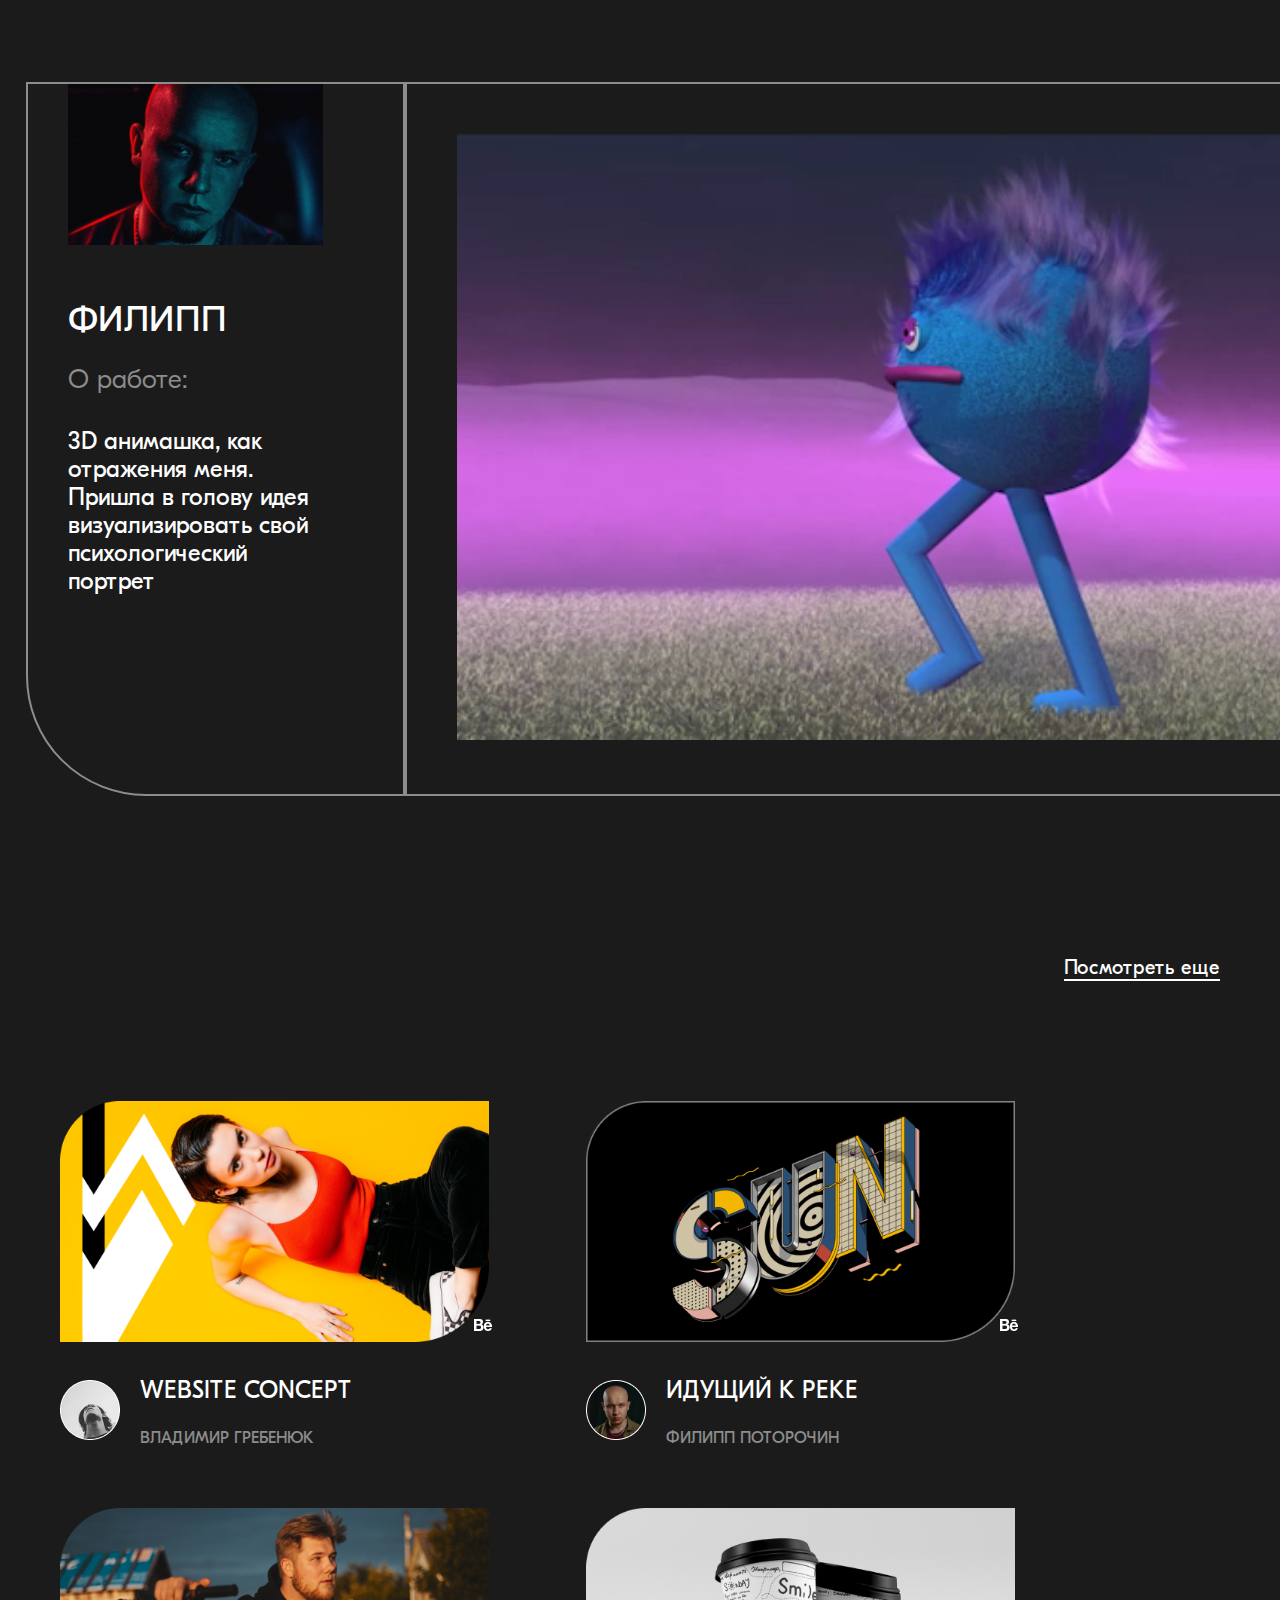
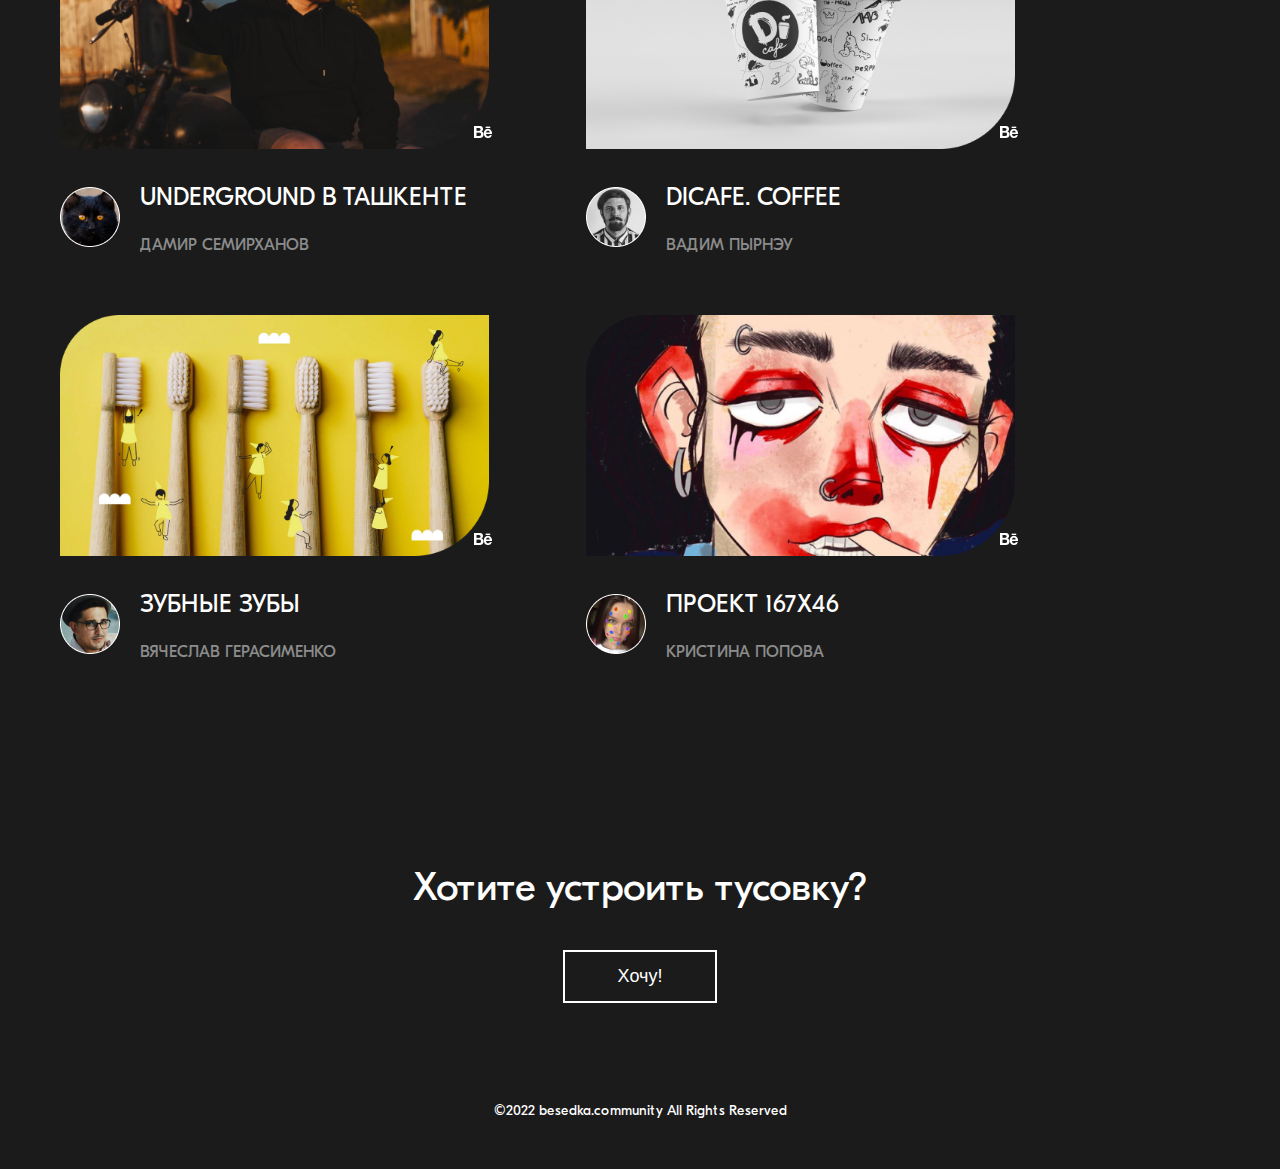
==== commit c557b417: "убрал комментрирование" ====
--- a/index.html
+++ b/index.html
@@ -11,7 +11,7 @@
 </head>
 <body>
 
-    <!-- <section class="main">
+    <section class="main">
         <header class="header">
             <img src="img/logo.png" alt="logo" class="header__logo">
             <a class="header__email text _anim-items _anim-no-hide" href="mailto:info@besedka.community.net">info@besedka.community.net</a>
@@ -42,10 +42,10 @@
                 </div>
             </div>      
         </div>
-    </section> -->
+    </section>
 
     <section class="about">
-        <!-- <div class="about__box">
+        <div class="about__box">
             <p class="caption text _anim-items _anim-no-hide">/ О нас</p>  
         </div>
         <div class="about__holder">
@@ -53,7 +53,7 @@
                 так и начинающие специалисты <br>
                 в сфере дизайна и технического направления</p>
             <img class="about__star" src="img/star.png" alt="star">
-        </div>   -->
+        </div>  
         <div class="about__title">
             <div class="about__square square">
                     <img src="img/first-square.png" alt="square" class="square__img first-square _anim-items _anim-no-hide">
@@ -80,9 +80,7 @@
         </div>
     </section>
 
-    <!-- <section class="people">
-        <div class="people__slider-box">
-              <div class="people__wrapper">
+    >="people__wrapper">
             <p class="caption text _anim-items _anim-no-hide">/ Люди сообщества</p>
         <div class="people__nav">
             <div class="nav__inner">
@@ -272,7 +270,7 @@
         </div>  
     </section>  -->
 
-    <!-- <section class="to-share">
+    <section class="to-share">
         <p class="caption text _anim-items _anim-no-hide">/ хочу поделиться</p>
         <div class="to-share__card">
             <img class="card-people__img mobile__version" src="img/photo-philip.png" alt="photo">
@@ -292,9 +290,9 @@
                   </video>
             </div>
         </div>
-    </section> -->
-
-    <!-- <section class="work-community">
+    </section>
+
+    <section class="work-community">
         <div class="work-community__header">
             <p class="caption text _anim-items _anim-no-hide">/ работы участников сообщества</p>
             <p class="text work-community__header-text">Посмотреть еще</p>
@@ -422,11 +420,11 @@
             <button class="work-community__btn btn">Хочу!</button>
         </div>  
     </section>
-     -->
+    
   
-     <!-- <footer class="footer">
+     <footer class="footer">
         <p class="footer__text text">&copy;2022 besedka.community All Rights Reserved</p>
-    </footer> -->
+    </footer>
 
     <!-- <section class="modal">
         <div class="modal__container">
--- a/style.css
+++ b/style.css
@@ -706,7 +706,7 @@
   height: 53px;
 }
 
-/* @media (max-width: 1600px) {
+@media (max-width: 1600px) {
   body {
     max-width: 1600px;
   }
@@ -831,7 +831,7 @@
     padding-top: 100px;
     padding-bottom: 50px;
   }
-} */
+}
 @media (max-width: 375px) {
   body {
     min-width: 375px;
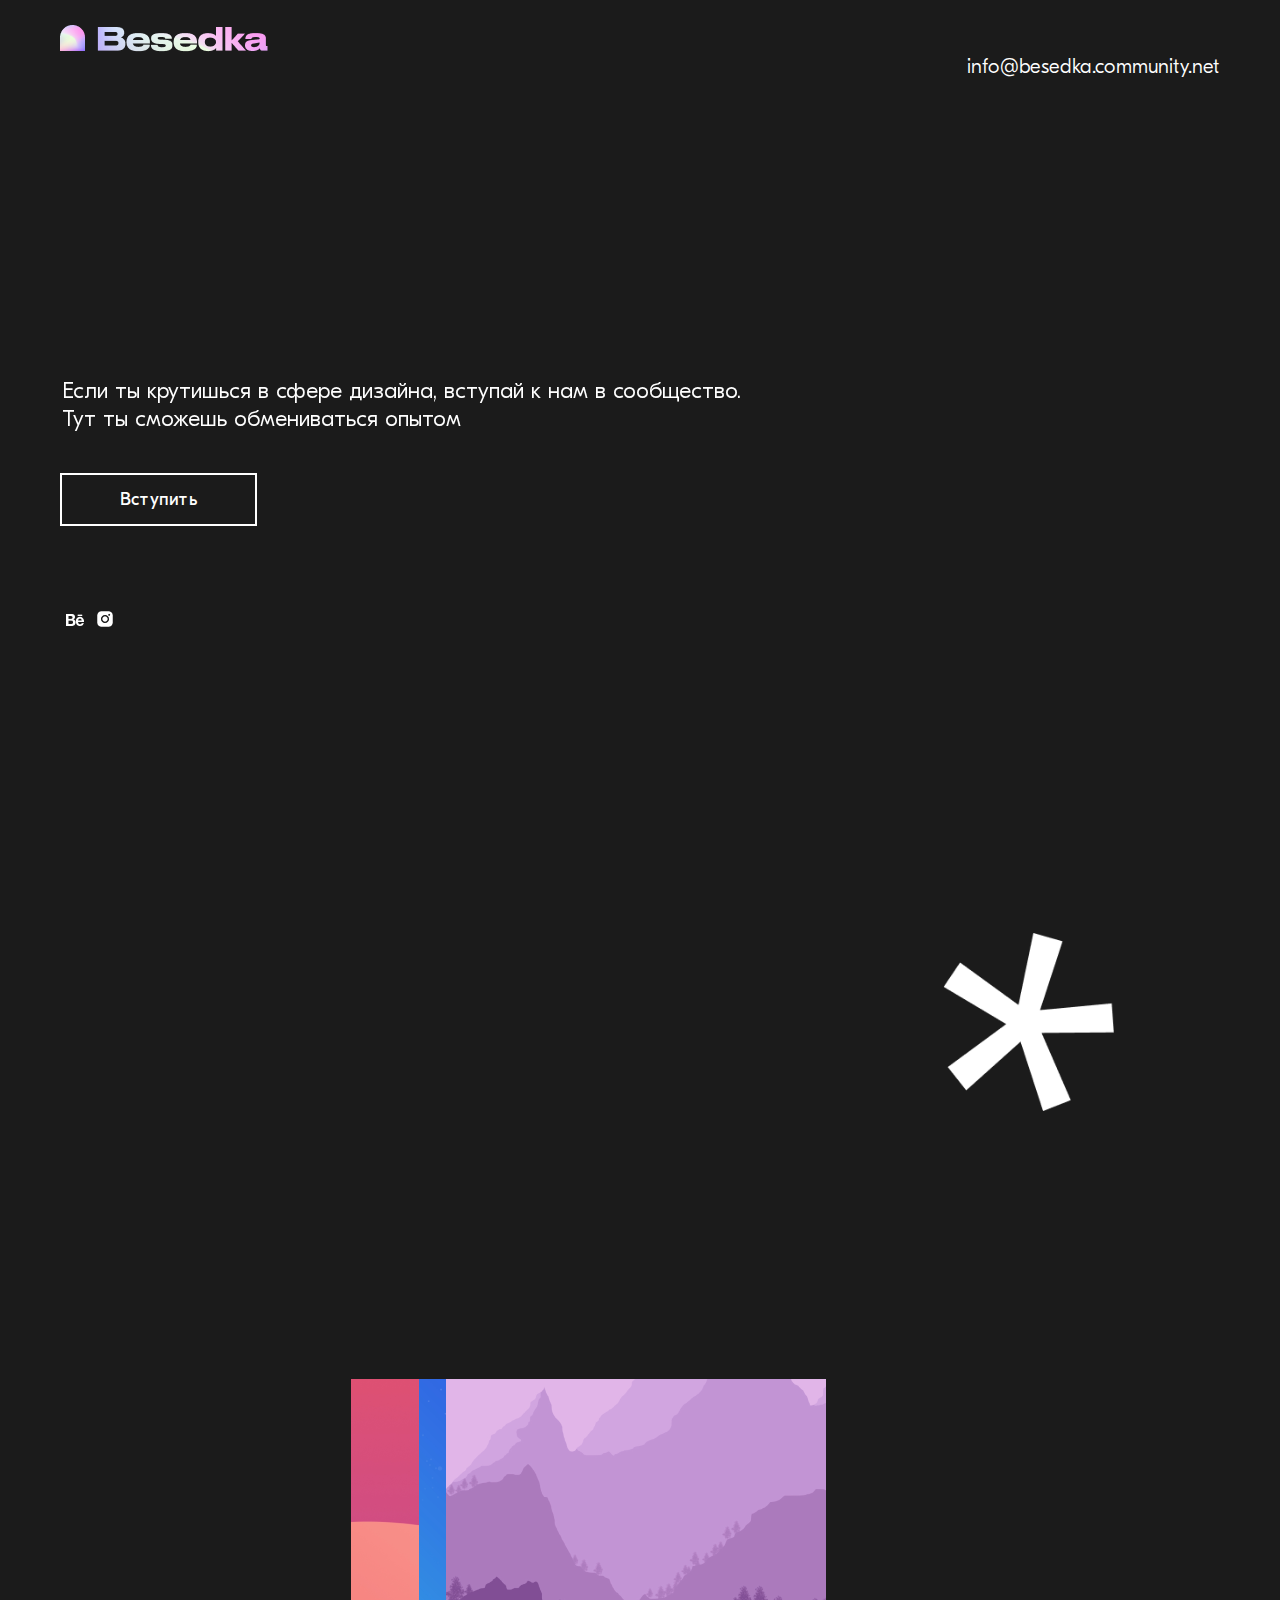
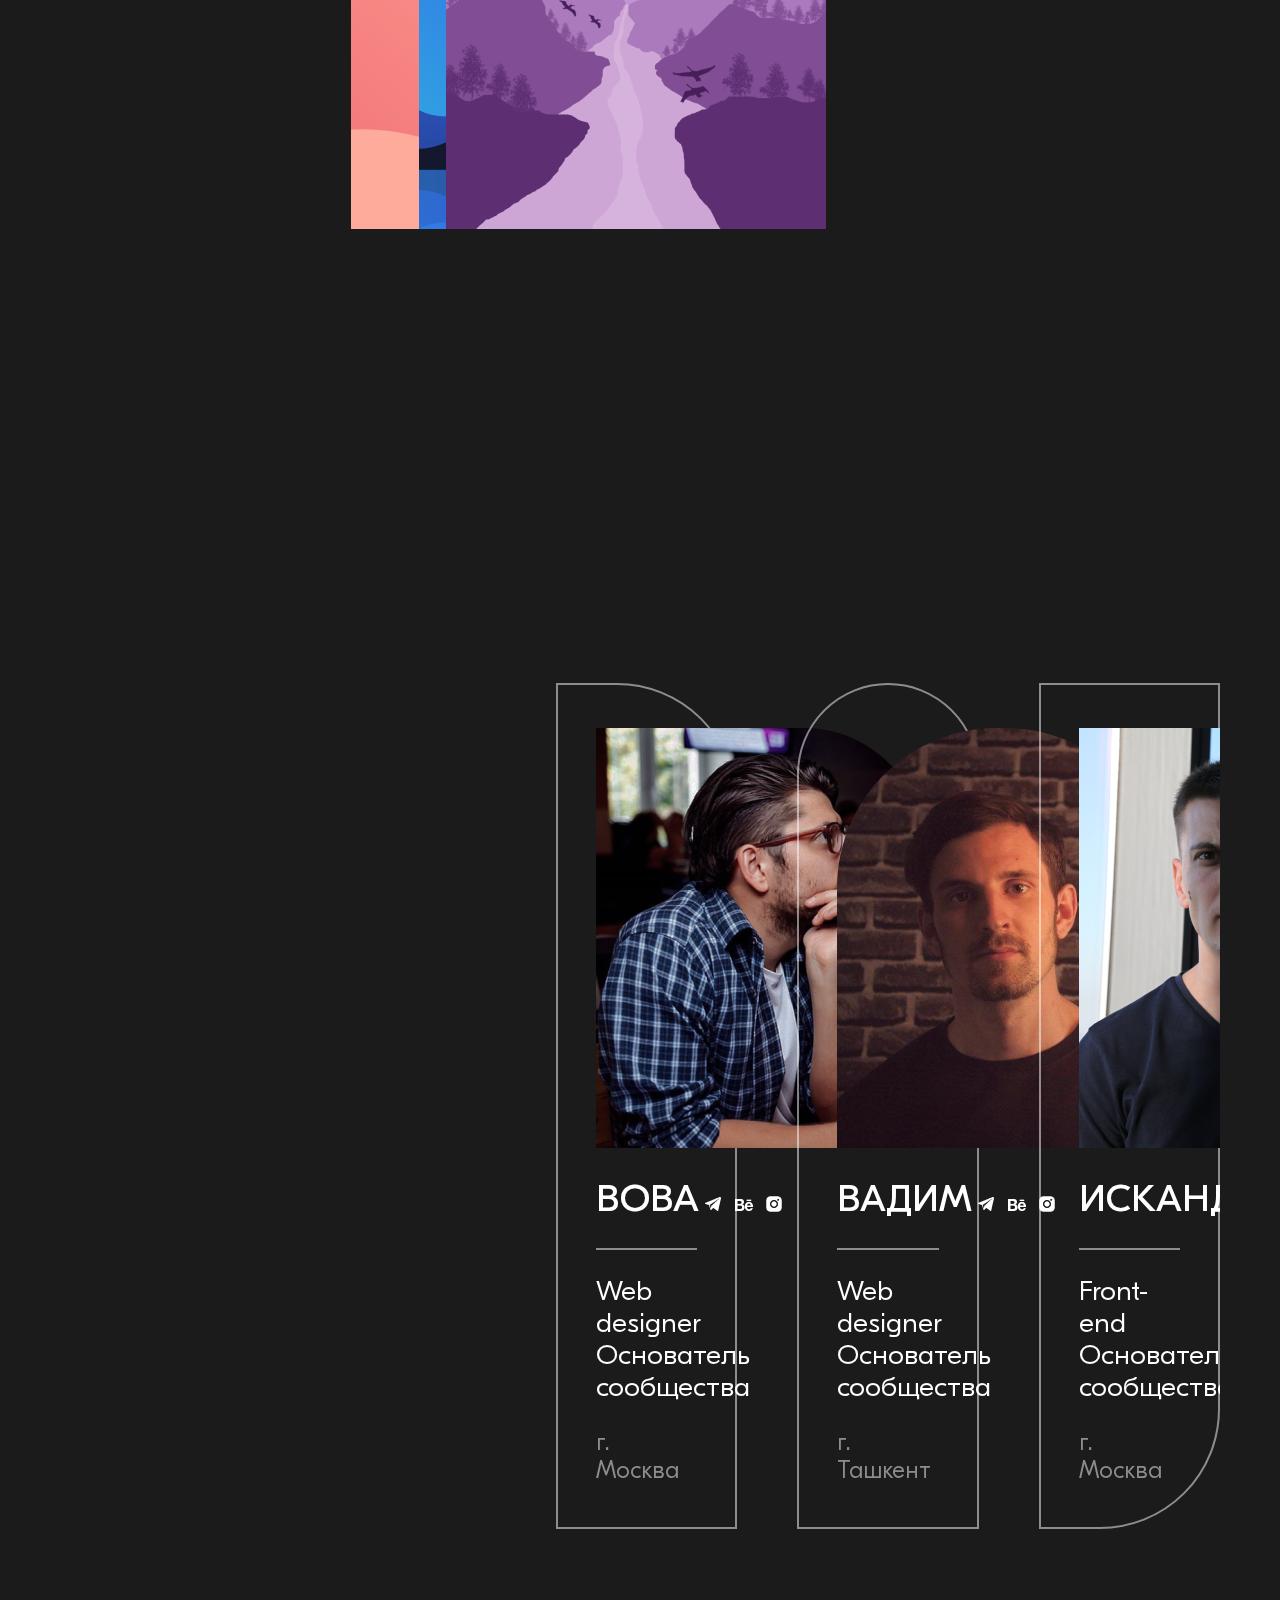
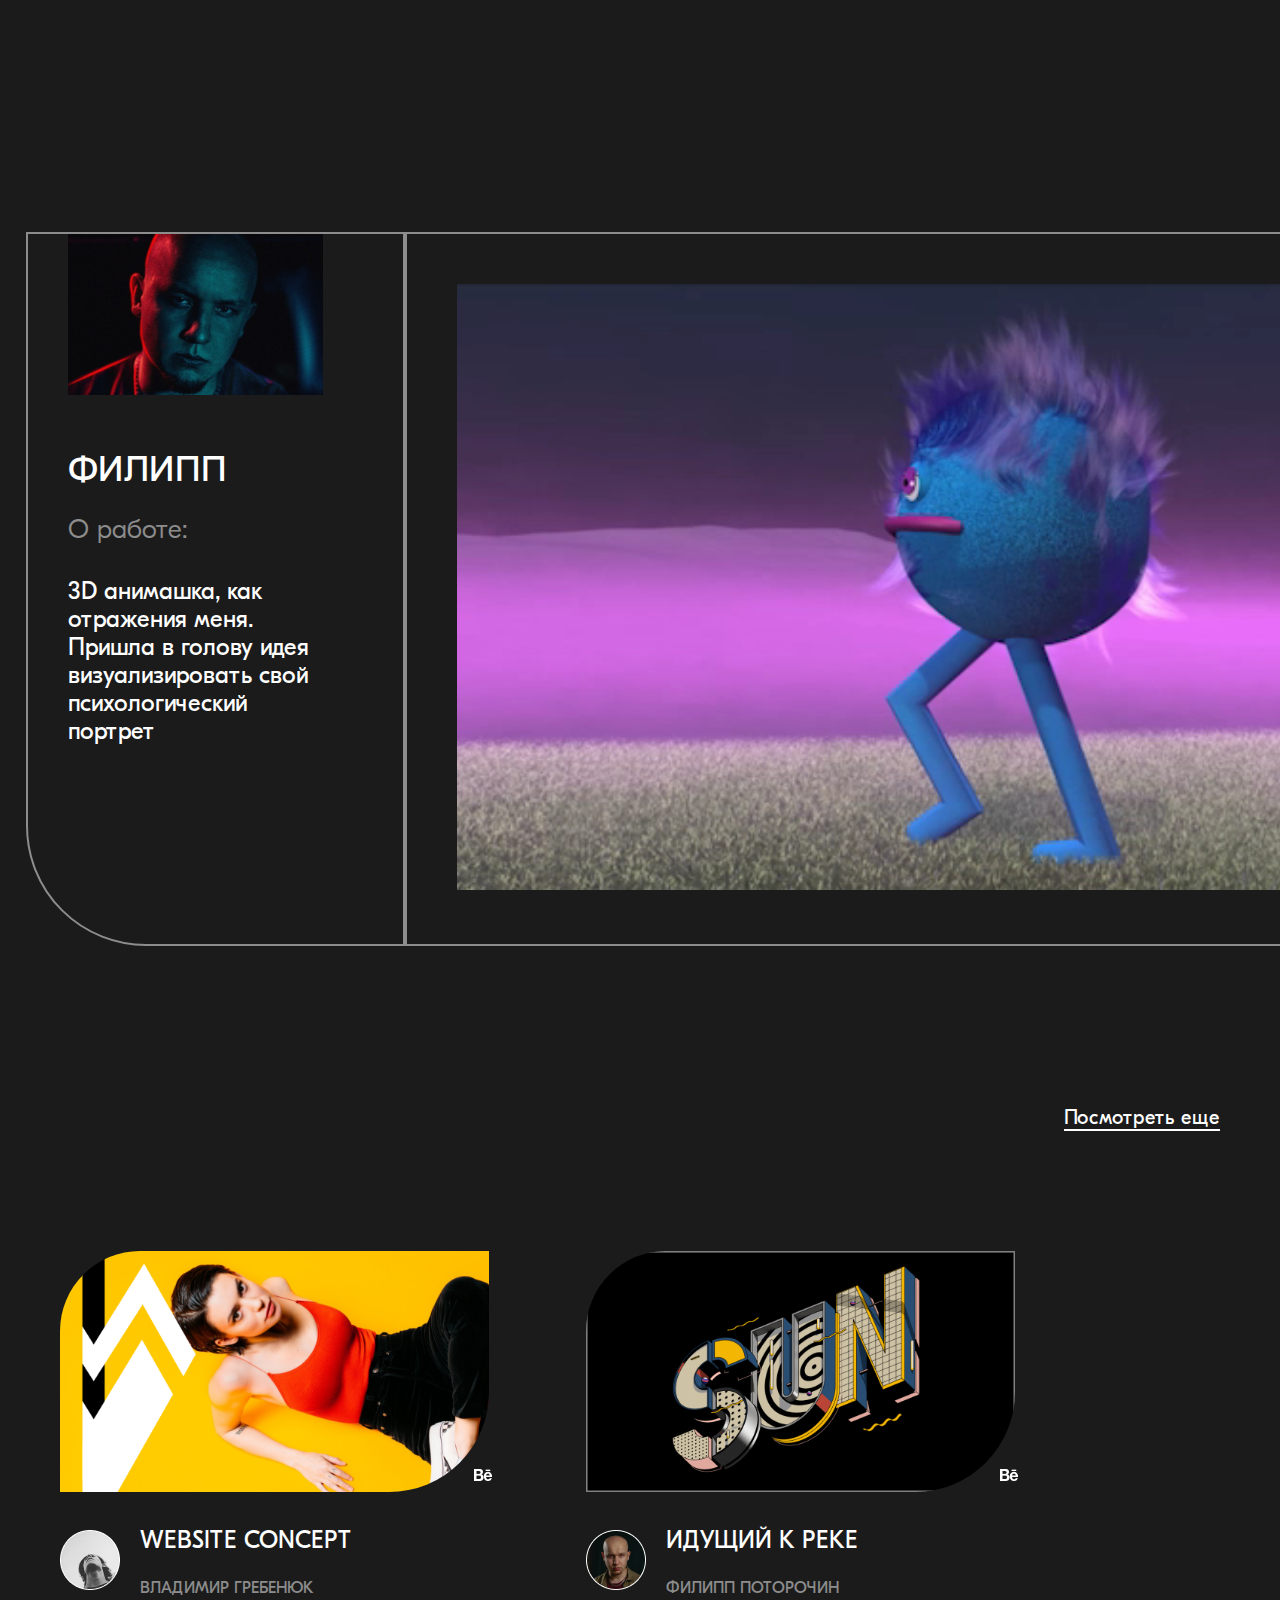
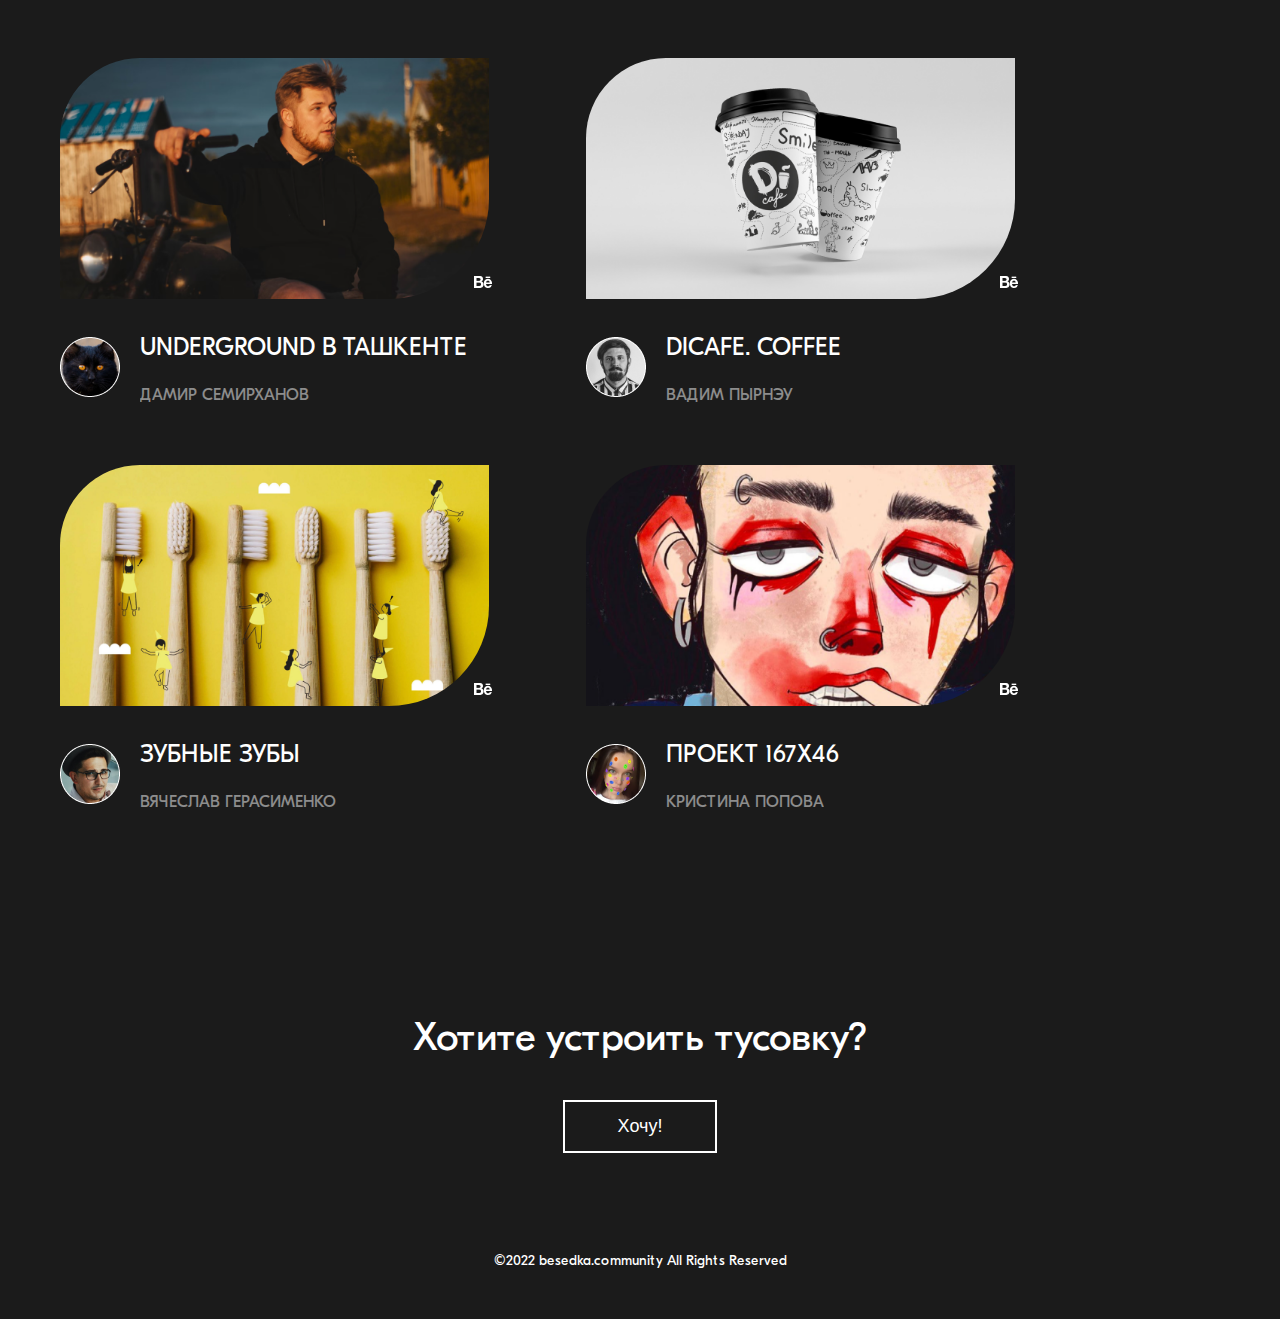
==== commit 3ccc9e10: "fix bag" ====
--- a/index.html
+++ b/index.html
@@ -80,25 +80,25 @@
         </div>
     </section>
 
-    >="people__wrapper">
+   <section class="people">
+       <div class="people__slider-box">
+        <div class="people__wrapper">
             <p class="caption text _anim-items _anim-no-hide">/ Люди сообщества</p>
-        <div class="people__nav">
-            <div class="nav__inner">
-                <div class="rotate-circle">
-                    <img class="rotate-center _anim-items _anim-no-hide" src="img/circle-scroll.png" alt="circle-scroll">
-                </div>
-                <div class="inside-arrow">
-                    <img class="nav__img arrow-left__img arrow__button-prev _anim-items _anim-no-hide" src="img/left__arrow-active.png" alt="arrow">
-                </div>
-            </div>
-            <img class="nav__img arrow__button-next _anim-items _anim-no-hide" src="img/right__arrow.png" alt="arrow">
-            </div>
-        </div> 
-        
+            <div class="people__nav">
+                <div class="nav__inner">
+                    <div class="rotate-circle">
+                        <img class="rotate-center _anim-items _anim-no-hide" src="img/circle-scroll.png" alt="circle-scroll">
+                    </div>
+                    <div class="inside-arrow">
+                        <img class="nav__img arrow-left__img arrow__button-prev _anim-items _anim-no-hide" src="img/left__arrow-active.png" alt="arrow">
+                    </div>
+                </div>
+                <img class="nav__img arrow__button-next _anim-items _anim-no-hide" src="img/right__arrow.png" alt="arrow">
+            </div> 
+        </div>    
+          
         <div class="swiper-continer people-card__slider">
-
             <div class="swiper-wrapper">
-
                 <div class="swiper-slide">
                     <div class="people__border-line">
                         <div class="people__card _anim-items _anim-no-hide">
@@ -107,17 +107,17 @@
                                 <p class="card__text text">вова</p>
                                 <div class="social">
                                     <div class="circle circle-telegram">
-                                        <a href="#" class="link">
+                                        <a href="https://t.me/GrebenyukVl" class="link">
                                             <img class="img" src="img/telegram.png" alt="telegram">
                                         </a>
                                     </div>
                                 <div class="circle circle-behance">
-                                    <a href="#" class="link">
+                                    <a href="https://www.behance.net/vovaletoo7889" class="link">
                                         <img class="img" src="img/behance.png" alt="behaince">
                                     </a>
                                 </div>
                                 <div class="circle circle-instagram">
-                                    <a href="#" class="link">
+                                    <a href="https://www.instagram.com/grebenyuk_vl/" class="link">
                                         <img class="img" src="img/instagram.png" alt="instagram">
                                     </a>
                                 </div>
@@ -195,7 +195,7 @@
                         <p class="card__text text">виолета</p>
                         <div class="social">
                             <div class="circle circle-instagram">
-                                <a href="#" class="link">
+                                <a href="https://www.instagram.com/vi_wild.unity/" class="link">
                                     <img class="img" src="img/instagram.png" alt="instagram">
                                 </a>
                                 </div>
@@ -246,13 +246,18 @@
                             <div class="people__name">
                                 <p class="card__text text">вячеслав</p>
                                 <div class="social">
+                                    <div class="circle circle-telegram">
+                                        <a href="https://t.me/ThewindupBird" class="link">
+                                            <img class="img" src="img/telegram.png" alt="telegram">
+                                        </a>
+                                    </div>
                                     <div class="circle circle-behance">
-                                        <a href="#" class="link">
+                                        <a href="https://www.behance.net/thewindupb3655" class="link">
                                         <img class="img" src="img/behance.png" alt="behaince">
                                         </a>
                                     </div>
                                     <div class="circle circle-instagram">
-                                        <a href="#" class="link">
+                                        <a href="https://www.instagram.com/slavagerasimenko/" class="link">
                                         <img class="img" src="img/instagram.png" alt="instagram">
                                         </a>
                                     </div>
@@ -266,9 +271,10 @@
                 </div>
             </div>
 
-        </div> 
-        </div>  
-    </section>  -->
+        </div>
+       </div>
+        
+    </section>
 
     <section class="to-share">
         <p class="caption text _anim-items _anim-no-hide">/ хочу поделиться</p>
@@ -301,9 +307,12 @@
             <div class="items">
                 <div class="list">
                     <div class="list-work">
-                        <img class="list-work__img" src="img/works/work-vladimir.png" alt="work">
-                        <div class="circle circle-behance list-behance">
-                            <a href="#" class="link">
+                        <div class="list-work__box-img">
+                            <img class="list-work__img" src="img/works/work-vladimir.png" alt="work">
+                        </div>
+                            
+                        <div class="circle circle-behance list-behance">
+                            <a href="https://www.behance.net/vovaletoo7889" class="link">
                                 <img class="img" src="img/behance.png" alt="behaince">
                             </a>
                         </div>
@@ -320,7 +329,9 @@
                 </div>
                 <div class="list">
                     <div class="list-work">
-                        <img class="list-work__img" src="img/works/work-filip.png" alt="work">
+                        <div class="list-work__box-img">
+                            <img class="list-work__img" src="img/works/work-filip.png" alt="work">
+                        </div>
                         <div class="circle circle-behance list-behance">
                             <a href="#" class="link">
                                 <img class="img" src="img/behance.png" alt="behaince">
@@ -339,7 +350,9 @@
                 </div>
                 <div class="list">
                     <div class="list-work">
-                        <img class="list-work__img" src="img/works/work-damir.png" alt="work">
+                        <div class="list-work__box-img">
+                            <img class="list-work__img" src="img/works/work-damir.png" alt="work">
+                        </div>     
                         <div class="circle circle-behance list-behance">
                             <a href="#" class="link">
                                 <img class="img" src="img/behance.png" alt="behaince">
@@ -358,7 +371,9 @@
                 </div>
                 <div class="list">
                     <div class="list-work">
-                        <img class="list-work__img" src="img/works/work-vadim.png" alt="work">
+                        <div class="list-work__box-img">
+                            <img class="list-work__img" src="img/works/work-vadim.png" alt="work">
+                        </div>
                         <div class="circle circle-behance list-behance">
                             <a href="#" class="link">
                                 <img class="img" src="img/behance.png" alt="behaince">
@@ -377,9 +392,12 @@
                 </div>
                 <div class="list">
                     <div class="list-work">
-                        <img class="list-work__img" src="img/works/work-slava.png" alt="work">
-                        <div class="circle circle-behance list-behance">
-                            <a href="#" class="link">
+                        <div class="list-work__box-img">
+                            <img class="list-work__img" src="img/works/work-slava.png" alt="work">
+                        </div>
+                        
+                        <div class="circle circle-behance list-behance">
+                            <a href="https://www.behance.net/thewindupb3655" class="link">
                                 <img class="img" src="img/behance.png" alt="behaince">
                             </a>
                         </div>
@@ -396,7 +414,9 @@
                 </div>
                 <div class="list">
                     <div class="list-work">
-                        <img class="list-work__img" src="img/works/work-kristina.png" alt="work">
+                        <div class="list-work__box-img">
+                            <img class="list-work__img" src="img/works/work-kristina.png" alt="work">
+                        </div>
                         <div class="circle circle-behance list-behance">
                             <a href="#" class="link">
                                 <img class="img" src="img/behance.png" alt="behaince">
--- a/style.css
+++ b/style.css
@@ -113,6 +113,7 @@
   align-items: center;
   z-index: -1;
 }
+
 .logo__text {
   position: absolute;
   top: 0;
@@ -373,8 +374,8 @@
 
 .inside-arrow {
   position: absolute;
-  top: 66.5px;
-  left: 57.5px;
+  top: 40%;
+  left: 30%;
 }
 
 .rotate-center {
@@ -609,8 +610,23 @@
   max-width: 570px;
 }
 
+.list-work__box-img {
+  display: inline-block;
+  overflow: hidden;
+  border-radius: 80px 0px 100px;
+}
+
 .list-work {
   position: relative;
+}
+
+.list-work__img {
+  transition: 1s;
+  display: block;
+}
+
+.list-work__img:hover {
+  transform: scale(1.2);
 }
 
 .list-behance {
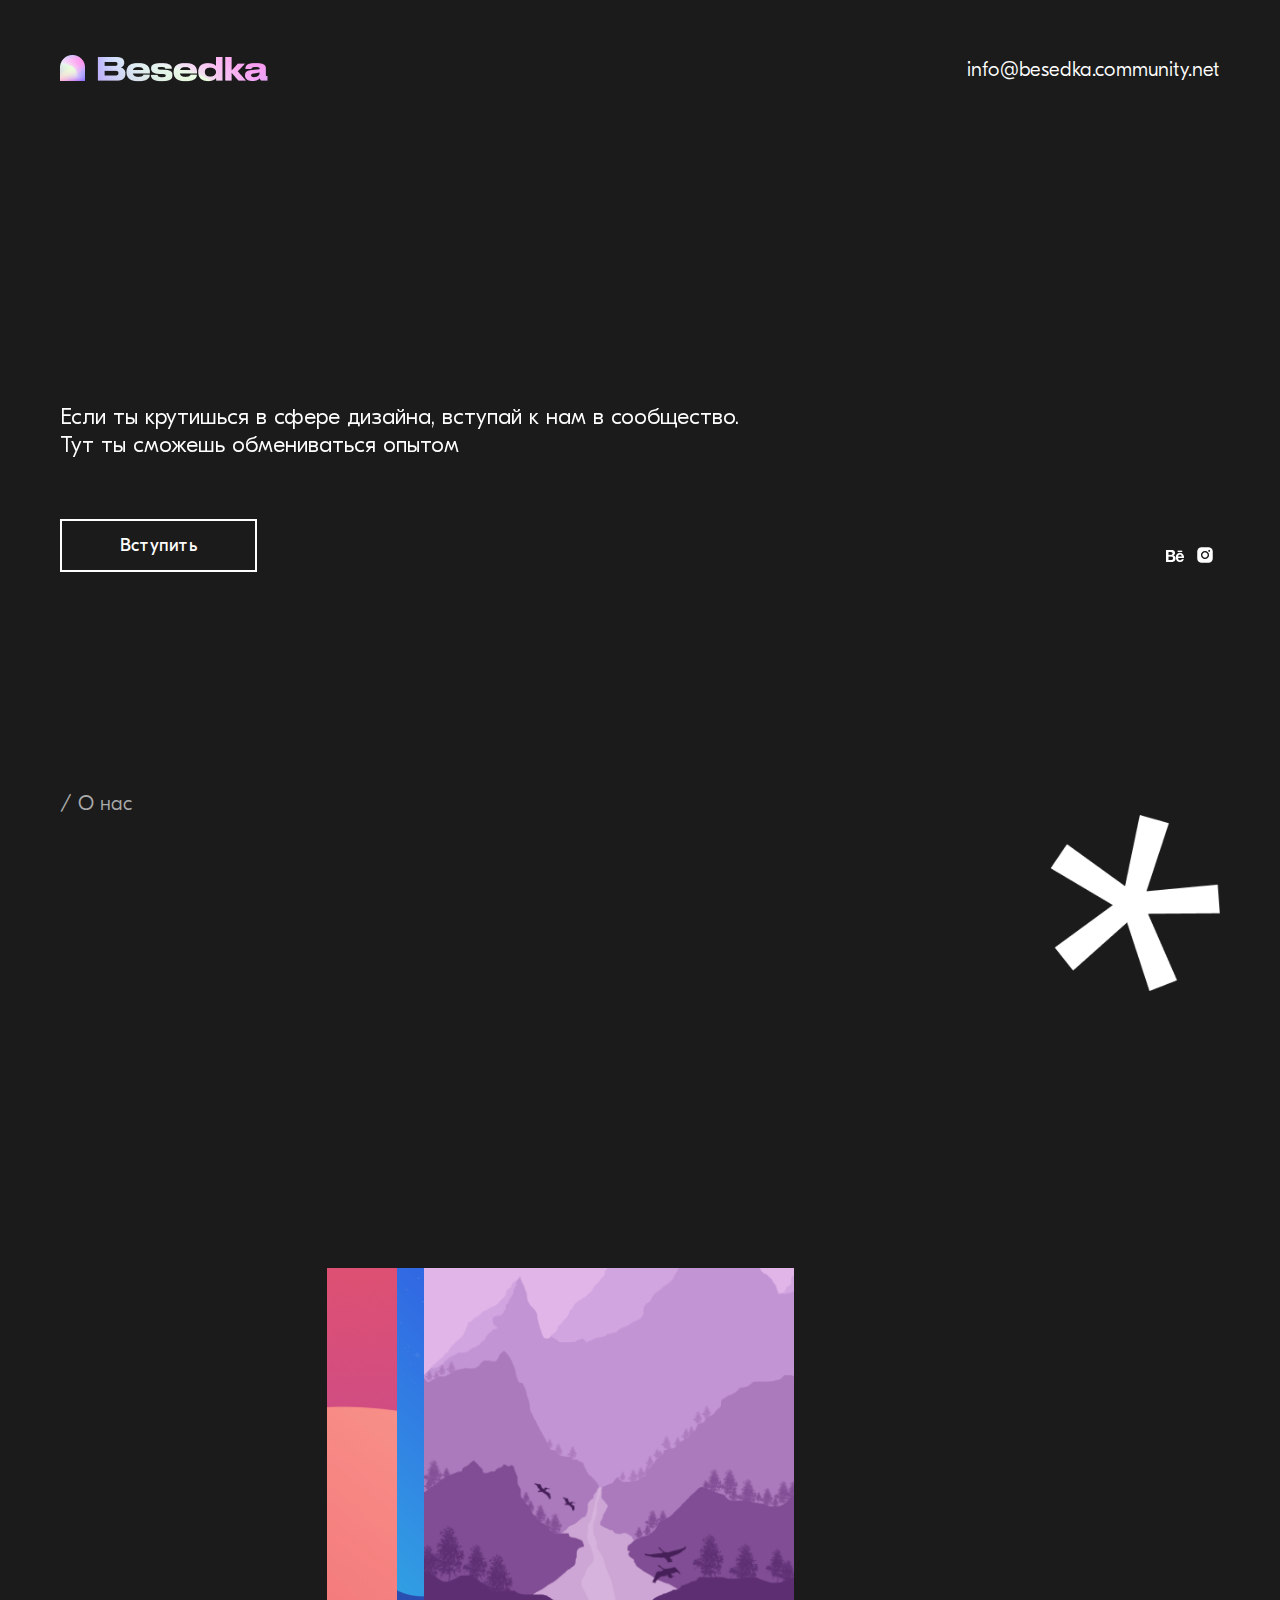
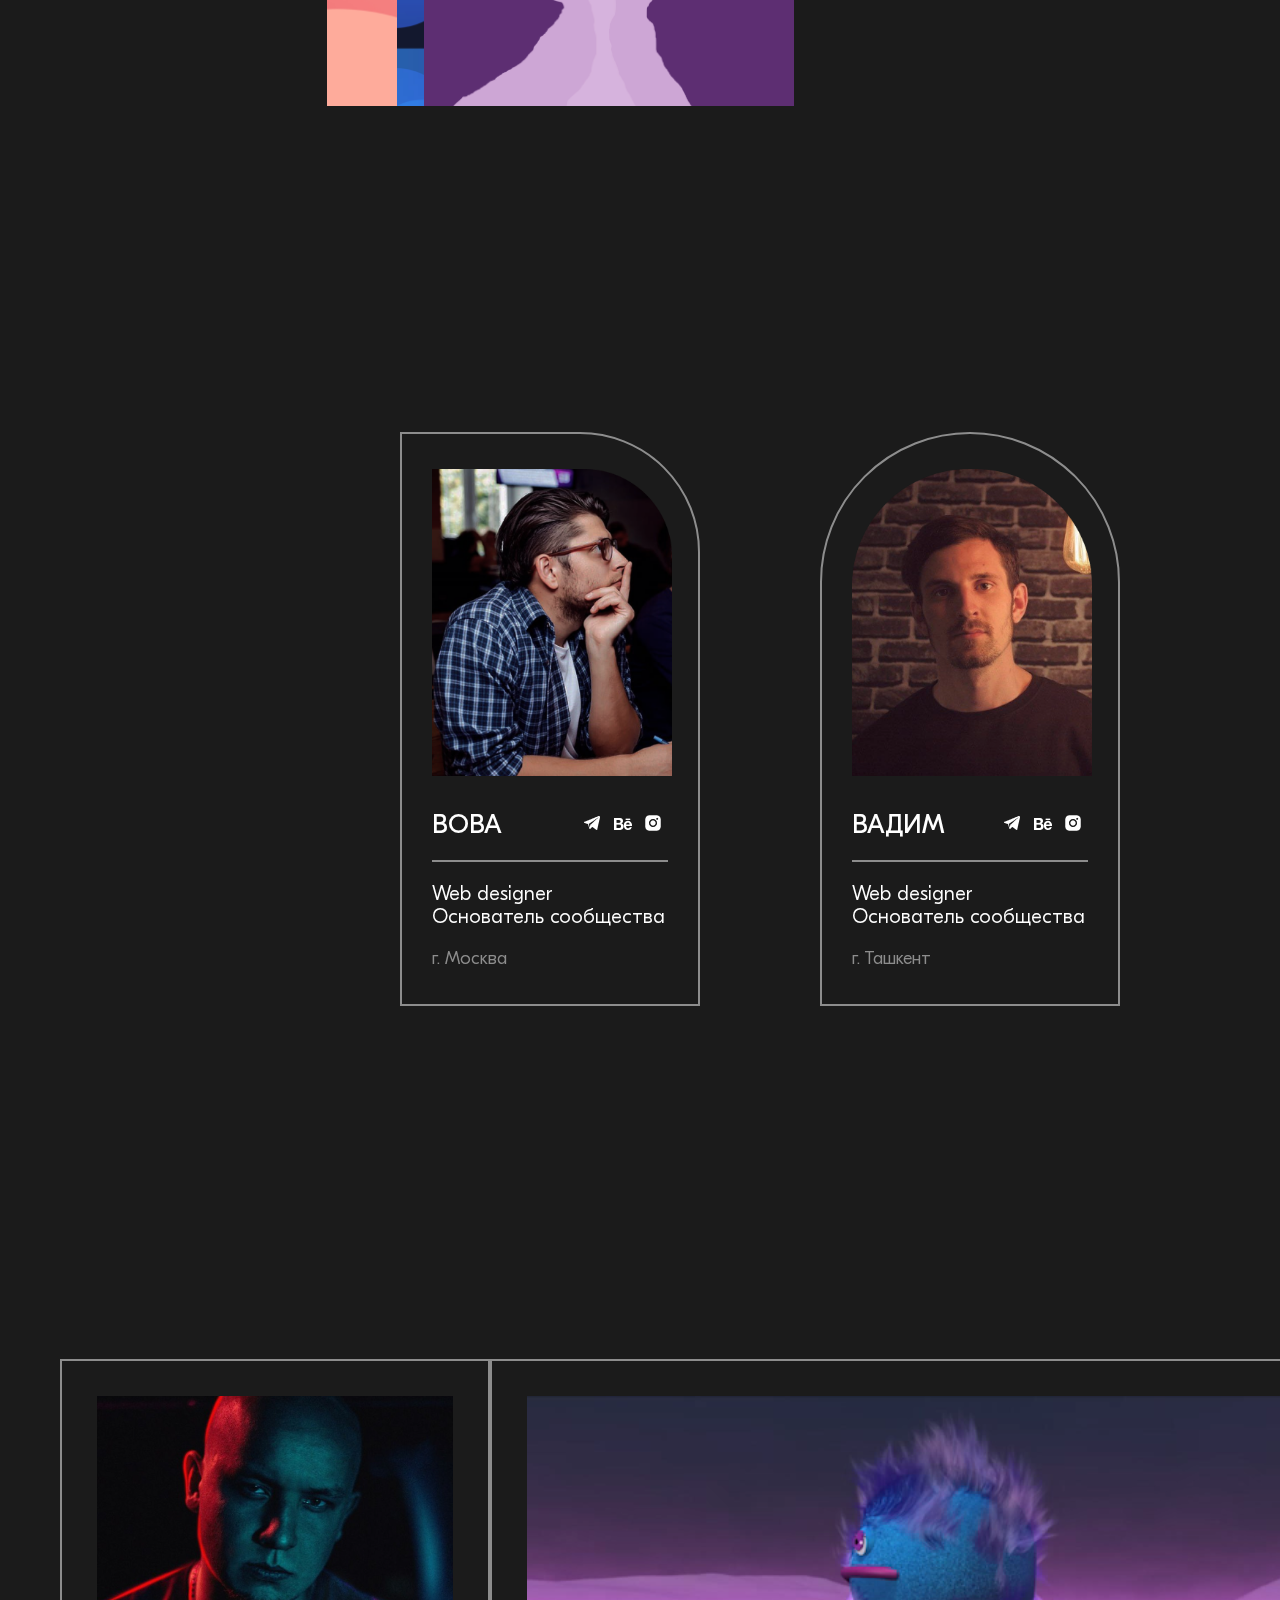
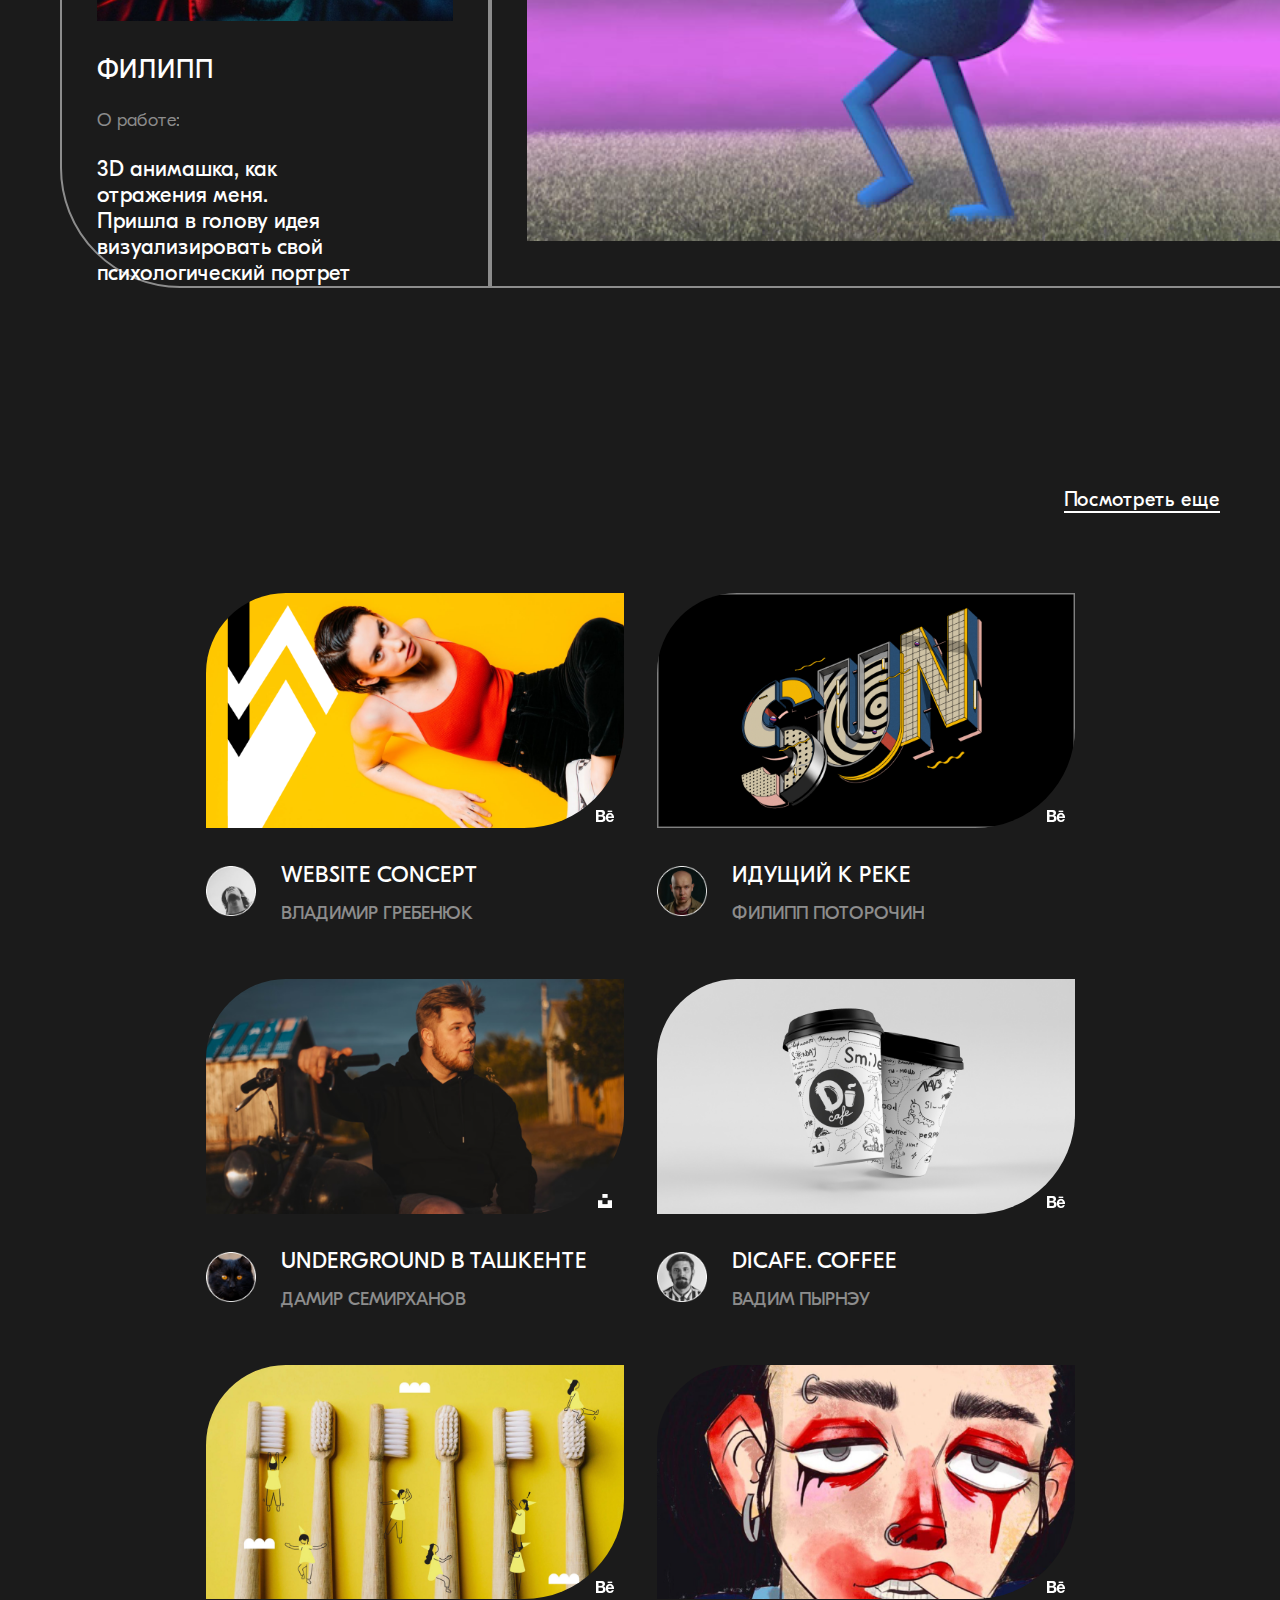
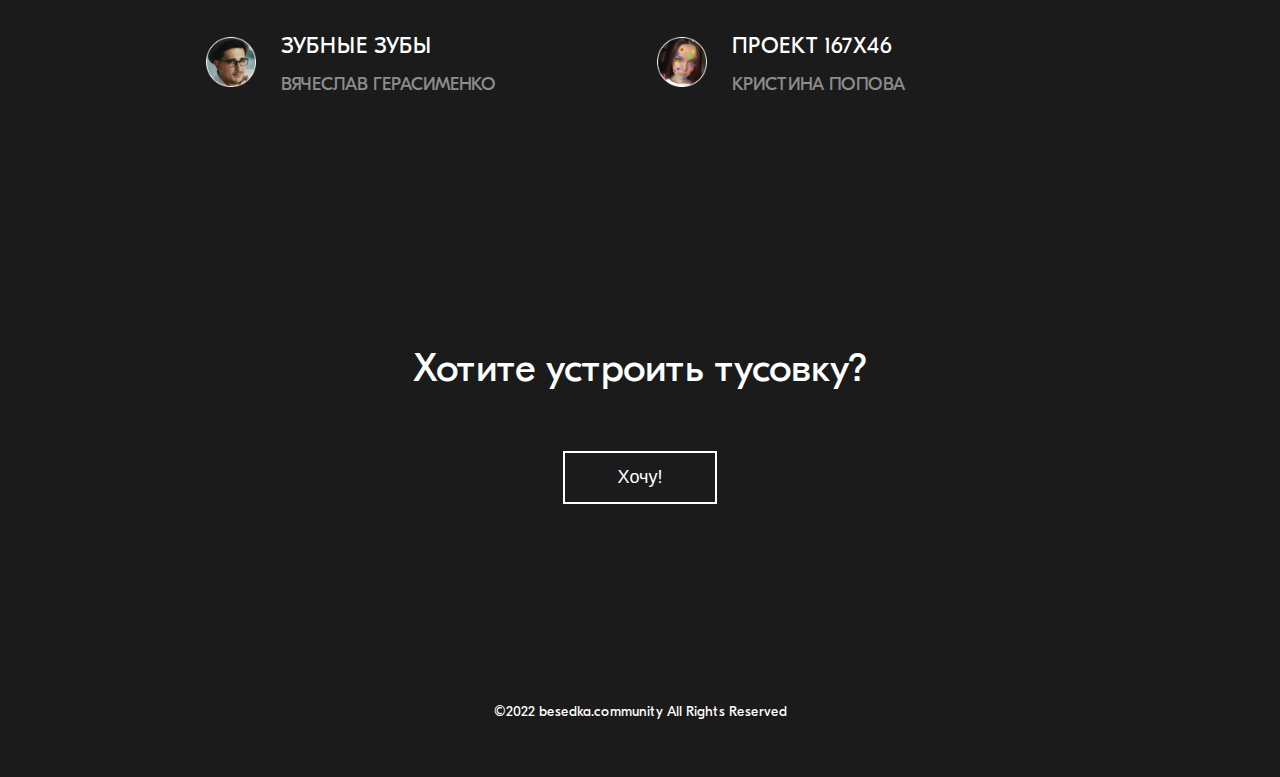
==== commit c37b2da3: "add screen 1440, 1024, 768 px" ====
--- a/index.html
+++ b/index.html
@@ -15,44 +15,60 @@
         <header class="header">
             <img src="img/logo.png" alt="logo" class="header__logo">
             <a class="header__email text _anim-items _anim-no-hide" href="mailto:info@besedka.community.net">info@besedka.community.net</a>
+            <div class="main__social-top _anim-items _anim-no-hide">
+                <div class="social">
+                    <div class="circle circle-behance">
+                        <a href="#" class="link">
+                            <img class="img" src="img/behance.png" alt="behaince">
+                        </a>
+                    </div>
+                    <div class="circle circle-instagram">
+                        <a href="https://www.instagram.com/besedka_unity/" class="link">
+                            <img class="img" src="img/instagram.png" alt="instagram">
+                        </a>
+                    </div>
+                </div>      
+            </div>
         </header>   
         <div class="main__info">
             <div class="logo__container">
                 <div class="main__logo-amimation">
-                    <video width="100%" autoplay loop muted>
+                    <video class="background-video" autoplay loop muted>
                         <source src="img/gradient_background.mp4" type='video/mp4; codecs="avc1.42E01E, mp4a.40.2"'/>
                       </video>
                       <h1 class="logo__text">Besedka <br> Community</h1>
                 </div>
             </div>      
             <p class="main__text text _anim-items _anim-no-hide">Если ты крутишься в сфере дизайна, вступай к нам в сообщество.<br/>Тут ты сможешь обмениваться опытом </p>
-            <button class="main__btn text btn _anim-items _anim-no-hide">Вступить</button>
-        </div>
-        <div class="main__social _anim-items _anim-no-hide">
-            <div class="social">
-                <div class="circle circle-behance">
-                    <a href="#" class="link">
-                        <img class="img" src="img/behance.png" alt="behaince">
-                    </a>
-                </div>
-                <div class="circle circle-instagram">
-                    <a href="https://www.instagram.com/besedka_unity/" class="link">
-                        <img class="img" src="img/instagram.png" alt="instagram">
-                    </a>
-                </div>
-            </div>      
+            <div class="main__bottom">
+                <button class="main__btn text btn _anim-items _anim-no-hide">Вступить</button>
+                <div class="main__social main__social-bottom _anim-items _anim-no-hide">
+                    <div class="social">
+                        <div class="circle circle-behance">
+                            <a href="#" class="link">
+                                <img class="img" src="img/behance.png" alt="behaince">
+                            </a>
+                        </div>
+                        <div class="circle circle-instagram">
+                            <a href="https://www.instagram.com/besedka_unity/" class="link">
+                                <img class="img" src="img/instagram.png" alt="instagram">
+                            </a>
+                        </div>
+                    </div>      
+                </div>
+            </div>
         </div>
     </section>
 
     <section class="about">
         <div class="about__box">
-            <p class="caption text _anim-items _anim-no-hide">/ О нас</p>  
+            <h2 class="caption text _anim-items _anim-no-hide">/ О нас</h2>  
         </div>
         <div class="about__holder">
             <p class="about__text text _anim-items _anim-no-hide">В нашем сообществе состоят как опытные,<br>
                 так и начинающие специалисты <br>
                 в сфере дизайна и технического направления</p>
-            <img class="about__star" src="img/star.png" alt="star">
+            <img class="about__star" src="img/star.png" alt="star">                
         </div>  
         <div class="about__title">
             <div class="about__square square">
@@ -83,7 +99,7 @@
    <section class="people">
        <div class="people__slider-box">
         <div class="people__wrapper">
-            <p class="caption text _anim-items _anim-no-hide">/ Люди сообщества</p>
+            <h2 class="caption text people__caption _anim-items _anim-no-hide">/ Люди сообщества</h2>
             <div class="people__nav">
                 <div class="nav__inner">
                     <div class="rotate-circle">
@@ -138,17 +154,17 @@
                                 <p class="card__text text">вадим</p>
                                     <div class="social">
                                         <div class="circle circle-telegram">
-                                            <a href="#" class="link">
+                                            <a href="https://t.me/overthinkingg" class="link">
                                             <img class="img" src="img/telegram.png" alt="telegram">
                                             </a>
                                         </div>
                                     <div class="circle circle-behance">
-                                        <a href="#" class="link">
+                                        <a href="https://www.behance.net/vadimpirnau" class="link">
                                         <img class="img" src="img/behance.png" alt="behaince">
                                         </a>
                                     </div>
                                     <div class="circle circle-instagram">
-                                        <a href="#" class="link">
+                                        <a href="https://instagram.com/pirnau.v?igshid=YmMyMTA2M2Y=" class="link">
                                          <img class="img" src="img/instagram.png" alt="instagram">
                                         </a>
                                     </div>
@@ -216,17 +232,17 @@
                                 <p class="card__text text">дамир</p>
                                 <div class="social">
                                     <div class="circle circle-unsplash">
-                                        <a href="#" class="link">
+                                        <a href="https://unsplash.com/@semirkhanovv" class="link">
                                             <img class="img" src="img/unsplash.png" alt="unsplash">
                                         </a>
                                     </div>
-                                <div class="circle circle-behance">
-                                    <a href="#" class="link">
-                                        <img class="img" src="img/behance.png" alt="behaince">
+                                <div class="circle circle-telegram">
+                                    <a href="https://t.me/semirkhanovv" class="link">
+                                        <img class="img" src="img/telegram.png" alt="telegram">
                                     </a>
                                 </div>
                                 <div class="circle circle-instagram">
-                                    <a href="#" class="link">
+                                    <a href="https://www.instagram.com/7irkhanovv/" class="link">
                                         <img class="img" src="img/instagram.png" alt="instagram">
                                     </a>
                                 </div>
@@ -279,19 +295,17 @@
     <section class="to-share">
         <p class="caption text _anim-items _anim-no-hide">/ хочу поделиться</p>
         <div class="to-share__card">
-            <img class="card-people__img mobile__version" src="img/photo-philip.png" alt="photo">
-            <div class="card-block__mobile mobile__version">
-                <p class="text text-creator mobile__version">Создатель:</p>
-                <p class="text text-creator__name mobile__version">Филипп</p>
-            </div>
             <div class="card-people">
                     <img class="card-people__img full-screen" src="img/photo-philip.png" alt="photo">
-                    <p class="text text-creator__name full-screen">Филипп</p>
-                    <p class="text text-about">О работе:</p>
-                    <p class="text text-about__work">3D анимашка, как<br/>отражения меня.<br/>Пришла в голову идея<br/>визуализировать свой<br/>психологический портрет</p>  
+                    <div class="card-people__wrapper">
+                        <p class="text text-creator__name full-screen">Филипп</p>
+                        <p class="text text-about">О работе:</p>
+                        <p class="text text-about__work">3D анимашка, как<br/>отражения меня.<br/>Пришла в голову идея<br/>визуализировать свой<br/>психологический портрет</p>  
+                    </div>
+                    
             </div>
             <div class="card-work">
-                <video autoplay loop muted width="1244px" class="card-work__video">
+                <video autoplay loop muted class="card-work__video">
                     <source src="img/work-philip.mp4" type='video/mp4; codecs="avc1.42E01E, mp4a.40.2"'/>
                   </video>
             </div>
@@ -353,9 +367,9 @@
                         <div class="list-work__box-img">
                             <img class="list-work__img" src="img/works/work-damir.png" alt="work">
                         </div>     
-                        <div class="circle circle-behance list-behance">
-                            <a href="#" class="link">
-                                <img class="img" src="img/behance.png" alt="behaince">
+                        <div class="circle circle-unsplash list-behance">
+                            <a href="https://unsplash.com/@semirkhanovv" class="link">
+                                <img class="img" src="img/unsplash.png" alt="unsplash">
                             </a>
                         </div>
                     </div>
@@ -375,7 +389,7 @@
                             <img class="list-work__img" src="img/works/work-vadim.png" alt="work">
                         </div>
                         <div class="circle circle-behance list-behance">
-                            <a href="#" class="link">
+                            <a href="https://www.behance.net/vadimpirnau" class="link">
                                 <img class="img" src="img/behance.png" alt="behaince">
                             </a>
                         </div>
@@ -467,8 +481,24 @@
             nextEl: '.arrow__button-next',
             prevEl: '.arrow__button-prev'
         },
-        slidesPerView: 3,
-        spaceBetween: 60,
+        breakpoints: {
+            1920: {
+                slidesPerView: 3,
+                spaceBetween: 60,
+            },
+            1440: {
+                slidesPerView: 3,
+                spaceBetween: 40,
+            },
+            1024: {
+                slidesPerView: 2,
+                spaceBetween: 20,
+            },
+            768: {
+                slidesPerView: 1,
+                spaceBetween: 20,
+            }
+        },        
       });
     </script>    
 
--- a/style.css
+++ b/style.css
@@ -9,11 +9,10 @@
   border: 0;
   box-sizing: border-box;
 }
+
 body {
   font-family: "GT Eesti Pro Display";
   background-color: #1b1b1b;
-  width: 100%;
-  max-width: 1922px;
   margin: 0 auto;
 }
 .text {
@@ -73,7 +72,7 @@
 /* main */
 
 .main {
-  padding: 0 60px 0 60px;
+  padding: 55px 60px 250px;
 }
 .header {
   display: flex;
@@ -81,7 +80,6 @@
   align-items: center;
 }
 .header__email {
-  padding-top: 55px;
   font-weight: 350;
   font-size: 20px;
   line-height: 23px;
@@ -112,6 +110,10 @@
   justify-content: center;
   align-items: center;
   z-index: -1;
+}
+
+.background-video {
+  width: 100%;
 }
 
 .logo__text {
@@ -132,7 +134,7 @@
   color: white;
 }
 .main__text {
-  padding: 40px 0 40px 2px;
+  padding: 60px 0;
   font-weight: 350;
   font-size: calc(20px + 4 * (100vw / 1920));
 
@@ -145,6 +147,13 @@
   opacity: 1;
   transition: all 0.8s ease 0.1s;
 }
+
+.main__bottom {
+  display: flex;
+  justify-content: space-between;
+  align-items: flex-end;
+}
+
 .main__btn {
   width: 197px;
   height: 53px;
@@ -158,8 +167,10 @@
   opacity: 1;
   transition: all 0.8s ease 0.2s;
 }
+.main__social-top {
+  display: none;
+}
 .main__social {
-  padding-top: 50px;
   display: flex;
   justify-content: space-between;
   align-items: center;
@@ -180,7 +191,6 @@
 /* about */
 
 .about {
-  margin-top: 235px;
   padding: 0 114px 0 60px;
 }
 .about__box {
@@ -208,14 +218,17 @@
   opacity: 1;
   transition: all 0.8s ease 0s;
 }
+
 .about__star {
   animation: star 5s linear infinite;
 }
 @keyframes star {
   0% {
+    transform-origin: center center;
     transform: rotate(0deg);
   }
   100% {
+    transform-origin: center center;
     transform: rotate(360deg);
   }
 }
@@ -272,7 +285,8 @@
 }
 .about__grid {
   display: grid;
-  grid-template-columns: 1fr 1fr;
+  grid-template-columns: repeat(2, 1fr);
+  grid-template-rows: repeat(3, 1fr);
 }
 .grid__one {
   display: flex;
@@ -345,6 +359,10 @@
 
 .people {
   padding: 300px 60px 250px;
+}
+
+.people__caption {
+  align-self: flex-start;
 }
 
 .people__slider-box {
@@ -358,7 +376,6 @@
   justify-content: space-between;
   align-items: center;
   flex-direction: column;
-  row-gap: 489px;
   max-width: 311px;
 }
 
@@ -442,39 +459,37 @@
   border: 2px solid rgba(255, 255, 255, 0.5);
   border-radius: 0px 120px 0px 0px;
   /* animation: borderLine 5s cubic-bezier(0.19, 1, 0.22, 1) 1;
-    animation-play-state: paused; */
+  animation-play-state: paused; */
 }
 
 /* .people__border-line._active {
-    animation-play-state: running;
+  animation-play-state: running;
 }
 @keyframes borderLine {
-    0% {
-        border: none;
-        border-radius: 0px 0px 0px 0px;
-    }
-    20% {
-        border-top: 2px solid rgba(255, 255, 255, 0.5);
-        border-radius: 0px 120px 0px 0px;
-    }
-    40% {
-        border-right: 2px solid rgba(255, 255, 255, 0.5);
-        border-radius: 0px 120px 0px 0px;
-    }
-    60% {
-
-        border-bottom: 2px solid rgba(255, 255, 255, 0.5);
-        border-radius: 0px 120px 0px 0px;
-    }
-    80% {
-        border-left: 2px solid rgba(255, 255, 255, 0.5);
-        border-radius: 0px 120px 0px 0px;
-    }
-    100% {
-        border: 2px solid rgba(255, 255, 255, 0.5);
-        border-radius: 0px 120px 0px 0px;
-    }
-
+  0% {
+    border: none;
+    border-radius: 0px 0px 0px 0px;
+  }
+  20% {
+    border-top: 2px solid rgba(255, 255, 255, 0.5);
+    border-radius: 0px 120px 0px 0px;
+  }
+  40% {
+    border-right: 2px solid rgba(255, 255, 255, 0.5);
+    border-radius: 0px 120px 0px 0px;
+  }
+  60% {
+    border-bottom: 2px solid rgba(255, 255, 255, 0.5);
+    border-radius: 0px 120px 0px 0px;
+  }
+  80% {
+    border-left: 2px solid rgba(255, 255, 255, 0.5);
+    border-radius: 0px 120px 0px 0px;
+  }
+  100% {
+    border: 2px solid rgba(255, 255, 255, 0.5);
+    border-radius: 0px 120px 0px 0px;
+  }
 } */
 
 .border-line__second {
@@ -541,16 +556,12 @@
 .to-share {
   padding: 0 60px 200px;
 }
-.mobile__version {
-  display: none;
-}
 .to-share__card {
   padding-top: 100px;
   display: flex;
 }
 .card-people {
-  max-width: 456px;
-  padding: 50px 50px 178px;
+  padding: 50px 50px 0;
   border: 2px solid rgba(255, 255, 255, 0.5);
   border-radius: 0px 0px 0px 120px;
 }
@@ -578,6 +589,7 @@
   border: 2px solid rgba(255, 255, 255, 0.5);
 }
 .card-work__video {
+  width: 1244px;
   padding: 50px 50px;
 }
 
@@ -603,6 +615,7 @@
   display: flex;
   flex-direction: row;
   flex-wrap: wrap;
+  justify-content: center;
   gap: 60px 45px;
 }
 
@@ -631,8 +644,8 @@
 
 .list-behance {
   position: absolute;
-  bottom: 5px;
-  left: 548px;
+  bottom: 0%;
+  left: 92%;
 }
 
 .creator-box {
@@ -722,364 +735,402 @@
   height: 53px;
 }
 
-@media (max-width: 1600px) {
-  body {
-    max-width: 1600px;
-  }
-  .main__img {
-    padding-top: 90px;
-  }
-  .main__social {
+@media (max-width: 1440px) {
+  /* main */
+
+  .main {
+    padding-bottom: 220px;
+  }
+
+  /* about */
+
+  .about {
+    padding: 0 60px;
+  }
+  .about__star {
+    width: 170px;
+  }
+  .about__holder {
+    padding: 0 0 250px;
+  }
+  .about__text {
     padding-top: 80px;
-  }
-  .about {
-    margin-top: 274px;
-    padding: 0 60px 0 91px;
-  }
-  .about__box {
-    padding-left: 9px;
-  }
-  .about__holder {
-    padding: 0 106px 160px 9px;
-  }
-  .about__text {
-    padding-top: 102px;
-    font-weight: 350;
-    font-size: 40px;
-    line-height: 46px;
-  }
-  .about__star {
-    width: 170.95px;
-    height: 178px;
-  }
-  .title {
-    font-size: 160px;
-    line-height: 186px;
-  }
+    font-size: 35px;
+    line-height: 41px;
+  }
+  .square__img {
+    width: 370px;
+  }
+
+  /* people */
+
   .people {
-    padding: 160px 60px 160px 100px;
-  }
-
-  .people__wrapper {
-    padding-bottom: 51px;
-  }
-
-  .people-row {
-    gap: 100px;
-    padding-left: 250px;
-  }
-  .to-share__caption {
-    padding-left: 74px;
-  }
-  .to-share {
-    padding: 0 25px 160px 26px;
-  }
-  .to-share__card {
-    padding-top: 120px;
-  }
-  .card-people {
-    padding: 0 80px 0 40px;
-  }
-  .card-people__img {
-    width: 255px;
-  }
-  .text-creator {
-    padding-top: 39px;
+    padding: 300px 60px 250px;
+  }
+
+  .people__nav {
+    gap: 42px;
+  }
+
+  .rotate-center {
+    width: 132px;
+  }
+
+  .nav__img {
+    width: 48px;
+  }
+
+  .people__slider-box {
+    gap: 118px;
+  }
+
+  .people__border-line {
+    width: 300px;
+  }
+
+  .people__card {
+    padding: 35px 30px;
+  }
+
+  .card__img {
+    width: 240px;
+  }
+
+  .card__text {
+    padding-top: 30px;
     font-size: 26px;
     line-height: 30px;
   }
+
+  .card__border {
+    padding-top: 20px;
+  }
+
+  .card__text-post {
+    padding-top: 20px;
+    font-size: 20px;
+    line-height: 23px;
+  }
+
+  .card__text-country {
+    padding-top: 20px;
+    font-size: 18px;
+    line-height: 21px;
+  }
+  /* to share */
+
+  .to-share__card {
+    padding-top: 80px;
+  }
+  .card-people {
+    padding: 35px 35px 0;
+  }
+  .card-peple__img {
+    width: 256px;
+  }
   .text-creator__name {
-    font-size: 36px;
-    line-height: 42px;
-  }
-  .text-about {
-    padding-top: 24px;
+    padding-top: 30px;
     font-size: 26px;
     line-height: 30px;
   }
+  .text-about {
+    padding-top: 25px;
+    font-size: 18px;
+    line-height: 21px;
+  }
   .text-about__work {
-    font-size: 24px;
-    line-height: 28px;
-  }
-  .card-work__img {
-    max-width: 1014px;
-  }
-  .card-work {
-    padding-right: 25px;
-  }
-
-  .work-community {
-    padding: 0 60px;
-  }
-  .work-community-caption {
-    padding-left: 40px;
-  }
+    padding-top: 25px;
+    font-size: 22px;
+    line-height: 26px;
+  }
+  .card-work__video {
+    width: 910px;
+    padding: 35px;
+  }
+  /* work-community */
 
   .wrap {
-    padding: 120px 0 202px 0;
-  }
+    padding: 80px 0 250px;
+  }
+
   .items {
-    column-gap: 97px;
-  }
+    gap: 55px 33px;
+  }
+
+  .list {
+    width: 418px;
+  }
+
   .list-work__img {
-    width: 429px;
-  }
-  .list-behance {
-    left: 408px;
-  }
+    width: 418px;
+  }
+
   .creator-box {
     padding-top: 30px;
-  }
+    gap: 25px;
+  }
+
+  .creator-img img {
+    width: 50px;
+  }
+
   .text-concept {
-    font-size: 24px;
-    line-height: 28px;
-    padding-bottom: 5px;
-  }
+    font-size: 22px;
+    line-height: 26px;
+  }
+
   .text-creator-name {
+    padding-top: 15px;
+    font-size: 18px;
+    line-height: 21px;
+  }
+
+  .work-community__text {
+    padding-bottom: 60px;
+  }
+}
+
+@media (max-width: 1024px) {
+  /* main */
+
+  .main {
+    padding: 20px 40px 140px;
+  }
+
+  /* about */
+
+  .about {
+    padding: 0 40px;
+  }
+
+  .about__holder {
+    justify-content: space-around;
+    padding: 0 0 60px;
+  }
+
+  .about__star {
+    width: 130px;
+  }
+
+  .about__text {
+    padding-top: 40px;
+    font-size: 22px;
+    line-height: 26px;
+  }
+
+  .square__img {
+    width: 270px;
+  }
+
+  /* people */
+
+  .people {
+    padding: 100px 20px 150px;
+  }
+
+  .people__slider-box {
+    gap: 60px;
+  }
+  /* to share */
+  .to-share {
+    padding: 20px 20px 100px;
+  }
+  .to-share__card {
+    padding-top: 60px;
+    flex-direction: column;
+  }
+  .card-people {
+    display: flex;
+    justify-content: space-evenly;
+    align-items: center;
+    border: none;
+    padding: 0;
+  }
+  .card-people__wrapper {
+    width: 400px;
+  }
+  .card-peple__img {
+    width: 256px;
+  }
+  .text-creator__name {
+    font-size: 22px;
+    line-height: 26px;
+  }
+  .text-about {
     font-size: 16px;
     line-height: 19px;
   }
-
-  .box-btn-center {
-    padding-top: 82px;
-  }
-  .footer {
-    padding-top: 100px;
-    padding-bottom: 50px;
-  }
-}
-@media (max-width: 375px) {
-  body {
-    min-width: 375px;
-  }
-  .caption {
-    font-size: 16px;
-    line-height: 19px;
-  }
+  .text-about__work {
+    font-size: 18px;
+    line-height: 21px;
+  }
+  .text-about__work br {
+    display: none;
+  }
+  .card-work {
+    border: none;
+  }
+  .card-work__video {
+    width: 100%;
+    padding: 35px;
+  }
+  /* work-community */
+
+  .work-community {
+    padding: 0 20px 100px;
+  }
+
+  .wrap {
+    padding: 60px 0 120px;
+  }
+
+  .items {
+    gap: 40px;
+  }
+
+  .list {
+    width: 335px;
+  }
+
+  .list-work__img {
+    width: 335px;
+  }
+
+  .creator-box {
+    padding-top: 20px;
+    gap: 20px;
+  }
+
+  .creator-img img {
+    width: 51px;
+  }
+
+  .text-concept {
+    font-size: 22px;
+    line-height: 26px;
+  }
+
+  .text-creator-name {
+    font-size: 14px;
+    line-height: 16px;
+  }
+}
+
+@media (max-width: 768px) {
+  /* main */
 
   .main {
-    display: flex;
-    flex-direction: column-reverse;
-    padding: 54px 20px 0;
-  }
-  .main__social {
-    padding: 0 0 130px;
+    padding: 45px 20px 140px;
   }
   .header__email {
     display: none;
   }
-  .main__img {
-    min-width: 335px;
-    padding: 0 0 40px;
+  .main__social-bottom {
+    display: none;
+  }
+  .main__social-top {
+    display: block;
+  }
+  .main__info {
+    padding-top: 126px;
   }
   .main__text {
     font-size: 20px;
     line-height: 23px;
-    padding: 0 0 40px;
-  }
+    padding: 40px 0;
+  }
+
+  /* about */
+
   .about {
-    padding: 140px 20px 100px;
-    margin: 0;
-  }
-  .about__star {
-    width: 60px;
-    height: 60px;
-  }
-  .about__rotate {
-    transform: rotate(-90deg) translateY(36px) translateX(110px);
-  }
-  .about__border {
-    width: 30px;
+    padding: 0 20px;
   }
   .about__holder {
-    padding: 0;
-    display: flex;
+    padding: 0 0 80px;
     flex-direction: column;
-    align-items: flex-end;
   }
   .about__text {
     font-size: 22px;
     line-height: 26px;
     padding: 40px 0;
   }
-  .about__text br {
-    display: none;
-  }
-  /* .title {
-    font-size: 48px;
-    line-height: 56px;
-  } */
-  .people {
-    padding: 0 0 0 20px;
-  }
-  .people__wrapper {
-    padding-bottom: 11px;
-    align-items: flex-start;
-  }
-  .arrow-left__img {
-    display: none;
-  }
-  .people__count {
-    display: none;
-  }
-  .rotate-center {
-    width: 80px;
-    height: 80px;
-  }
-  .inside-arrow {
-    top: 32.5px;
-    left: 27.5px;
-  }
-  .inside-arrow img {
-    width: 22.4px;
-    height: 13.58px;
-    padding: 0;
-  }
-  .people-row {
-    gap: 50px;
-    padding: 0 0 100px;
-  }
-  .people__card:nth-child(2) {
-    display: none;
-  }
-  .people__card:nth-child(3) {
-    display: none;
-  }
+  .about__star {
+    width: 60px;
+    align-self: flex-end;
+  }
+  .square__img {
+    width: 170px;
+  }
+  .first-square,
+  .second-square,
+  .third-square {
+    top: 50px;
+  }
+  .about__grid {
+    display: flex;
+    flex-direction: column;
+  }
+  .grid__one {
+    align-self: flex-start;
+  }
+  .grid__two {
+    align-self: flex-end;
+  }
+  .grid__three {
+    align-self: center;
+  }
+  .grid__four {
+    align-self: flex-start;
+  }
+  .grid__five {
+    align-self: flex-end;
+  }
+
+  /* people */
+
+  .people__slider-box {
+    gap: 100px;
+  }
+
+  .people__card {
+    padding: 25px 20px;
+  }
+
   .card__img {
     width: 230px;
-    height: 294px;
-  }
-  .people__name {
-    padding: 33px 0 20px;
-  }
+  }
+
   .card__text {
+    padding-top: 33px;
     font-size: 22px;
     line-height: 26px;
-    padding: 0;
-  }
-  .card__border {
-    padding: 0;
-  }
-  .card__text-post {
-    font-size: 20px;
-    line-height: 23px;
-    padding: 20px 0 15px;
-  }
+  }
+
   .card__text-country {
+    padding-top: 15px;
     font-size: 16px;
     line-height: 19px;
   }
-  .people__card {
-    min-width: 230px;
-  }
-  .to-share {
-    padding: 0 20px 100px;
-  }
-  .to-share__caption {
-    padding: 0;
-  }
-  .to-share__card {
-    display: grid;
-    grid-template-columns: 33% 33% 33%;
-    padding: 60px 0 100px;
-  }
-  .text-creator {
-    font-weight: 350;
-    font-size: 16px;
-    line-height: 19px;
-    opacity: 0.5;
-    padding: 0;
-  }
-  .text-creator__name {
-    font-size: 22px;
-    line-height: 26px;
-    padding: 18px 0 0;
-  }
-  .text-about {
-    font-weight: 350;
-    font-size: 16px;
-    line-height: 19px;
-    opacity: 0.5;
-    padding: 0;
-  }
-  .text-about__work {
-    font-weight: 350;
-    font-size: 18px;
-    line-height: 21px;
-    padding: 18px 0 0;
-    width: 330px;
-  }
-
-  .card-work {
-    padding: 40px 0 25px;
-    grid-column: 1/3;
-    grid-row: 2;
-  }
-  .card-people {
-    padding: 0;
-    grid-row: 3;
-    grid-column: 1/3;
+  /* to share */
+
+  .card-people__wrapper {
+    width: 400px;
   }
   .card-people__img {
-    width: 60px;
-  }
-  .card-work__img {
-    width: 335px;
-  }
-  .to-share__arrow {
-    width: 22px;
-    height: 14px;
-  }
-  .full-screen {
-    display: none;
-  }
-  .mobile__version {
-    display: block;
-  }
-  .card-block__arrow {
-    display: flex;
-    justify-content: flex-end;
-    align-items: center;
-    gap: 25px;
-  }
-  .work-community {
-    padding: 0 20px 100px;
-  }
-  .work-community-caption {
-    padding: 0 0 60px;
-  }
-  .wrap {
-    padding: 0;
-  }
-  .list-work__img {
-    width: 335px;
-  }
-  .creator-box {
-    padding-top: 20px;
-  }
-  .list-creator {
-    padding-left: 20px;
-  }
-  .list-behance {
-    left: 315px;
-  }
-  .items {
-    column-gap: 40px;
-  }
-  .list:nth-child(2),
-  .list:nth-child(3),
-  .list:nth-child(5) {
-    display: none;
-  }
-  .box-btn-center {
-    padding: 50px 0 120px;
-  }
+    width: 180px;
+  }
+  .card-work__video {
+    padding: 40px 0 0;
+  }
+  /* work-community */
+
   .work-community__text {
     font-size: 28px;
     line-height: 32px;
     padding-bottom: 45px;
   }
-  .footer {
-    padding-top: 0;
-  }
-}
+  .work-community__btn {
+    width: 335px;
+    height: 53px;
+  }
+}
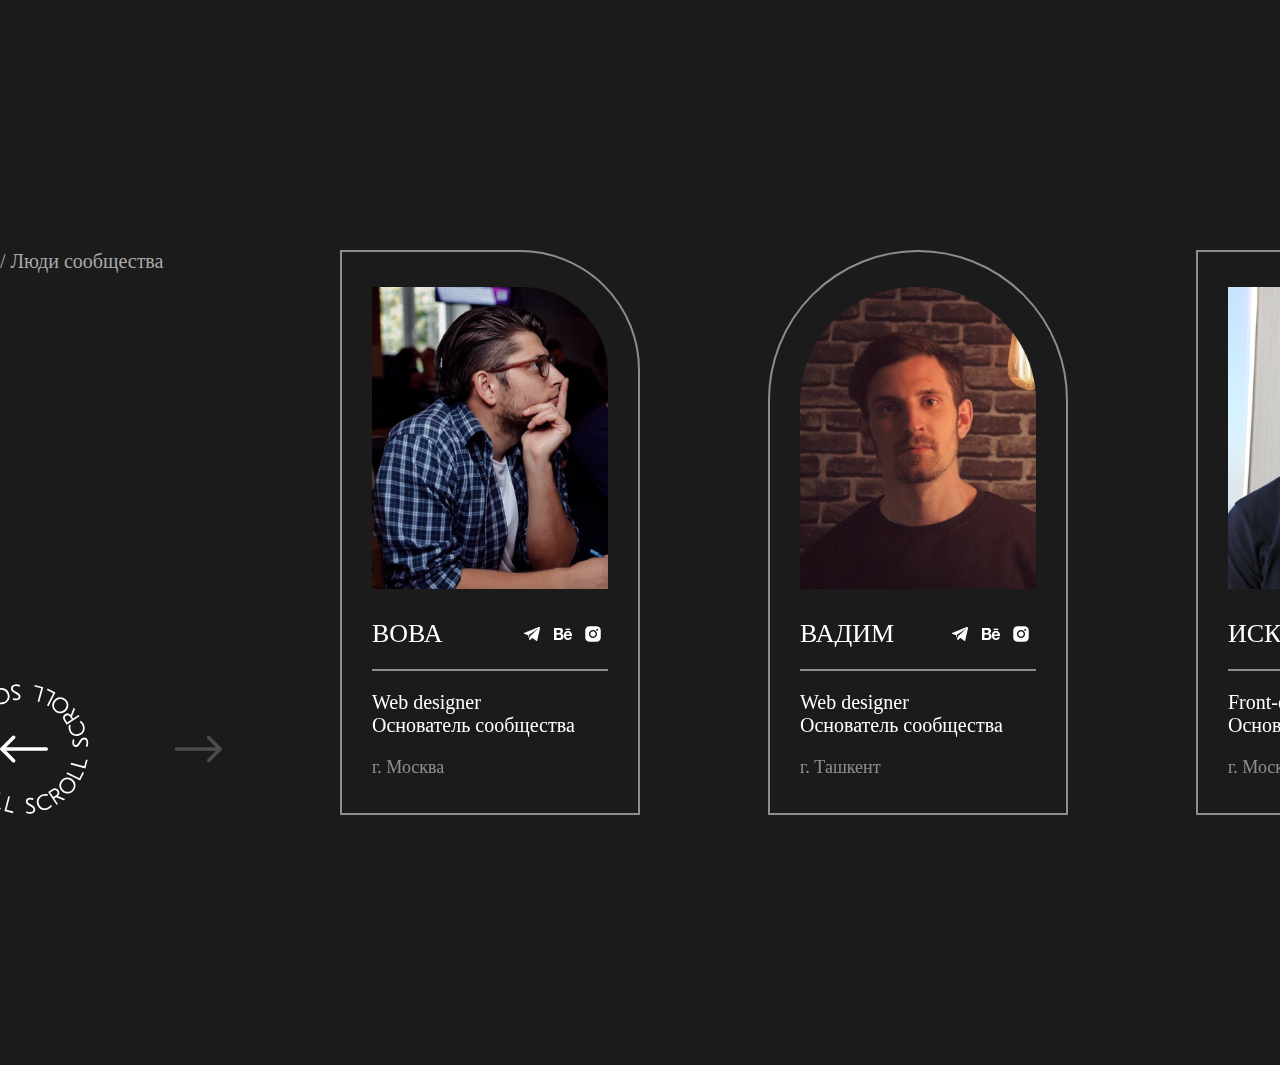
==== commit 631bc22d: "add scss" ====
--- a/index.html
+++ b/index.html
@@ -6,12 +6,12 @@
     <meta name="viewport" content="width=device-width, initial-scale=1.0">
     <title>besedka community</title>
     <link rel="shortcut icon" href="img/title-icon.png" type="image/x-icon">
-    <link rel="stylesheet" href="style.css">
+    <link rel="stylesheet" href="css/style.css">
     <link rel="stylesheet" href="https://unpkg.com/swiper@8/swiper-bundle.min.css"/>
 </head>
 <body>
 
-    <section class="main">
+    <!-- <section class="main center">
         <header class="header">
             <img src="img/logo.png" alt="logo" class="header__logo">
             <a class="header__email text _anim-items _anim-no-hide" href="mailto:info@besedka.community.net">info@besedka.community.net</a>
@@ -31,9 +31,9 @@
             </div>
         </header>   
         <div class="main__info">
-            <div class="logo__container">
-                <div class="main__logo-amimation">
-                    <video class="background-video" autoplay loop muted>
+            <div class="logo">
+                <div class="logo__amimation">
+                    <video class="logo__background-video" autoplay loop muted>
                         <source src="img/gradient_background.mp4" type='video/mp4; codecs="avc1.42E01E, mp4a.40.2"'/>
                       </video>
                       <h1 class="logo__text">Besedka <br> Community</h1>
@@ -42,25 +42,23 @@
             <p class="main__text text _anim-items _anim-no-hide">Если ты крутишься в сфере дизайна, вступай к нам в сообщество.<br/>Тут ты сможешь обмениваться опытом </p>
             <div class="main__bottom">
                 <button class="main__btn text btn _anim-items _anim-no-hide">Вступить</button>
-                <div class="main__social main__social-bottom _anim-items _anim-no-hide">
-                    <div class="social">
-                        <div class="circle circle-behance">
-                            <a href="#" class="link">
-                                <img class="img" src="img/behance.png" alt="behaince">
-                            </a>
-                        </div>
-                        <div class="circle circle-instagram">
-                            <a href="https://www.instagram.com/besedka_unity/" class="link">
-                                <img class="img" src="img/instagram.png" alt="instagram">
-                            </a>
-                        </div>
-                    </div>      
+                <div class="main__social social main__social-bottom _anim-items _anim-no-hide">
+                    <div class="circle circle-instagram">
+                        <a href="https://www.instagram.com/besedka_unity/" class="circle__link">
+                            <img class="img" src="img/instagram.png" alt="instagram">
+                        </a>
+                    </div>
+                    <div class="circle circle-behance">
+                        <a href="#" class="circle__link">
+                            <img class="img" src="img/behance.png" alt="behaince">    
+                        </a>
+                    </div>
                 </div>
             </div>
         </div>
-    </section>
-
-    <section class="about">
+    </section> -->
+
+    <!-- <section class="about center">
         <div class="about__box">
             <h2 class="caption text _anim-items _anim-no-hide">/ О нас</h2>  
         </div>
@@ -68,15 +66,18 @@
             <p class="about__text text _anim-items _anim-no-hide">В нашем сообществе состоят как опытные,<br>
                 так и начинающие специалисты <br>
                 в сфере дизайна и технического направления</p>
-            <img class="about__star" src="img/star.png" alt="star">                
+            <svg class="about__star" width="170" height="170" viewBox="0 0 194 202" fill="none" xmlns="http://www.w3.org/2000/svg">
+                <path d="M135.566 9.39535L102.259 0L85.3133 81.6221L18.6988 33.4709L0 61.0698L71.2892 103.349L4.6747 152.087L25.7108 178.512L87.6506 123.314L113.361 202L144.916 189.669L111.608 113.331L194 112.744L191.663 79.8605L109.855 87.4942L135.566 9.39535Z" fill="white"/>
+            </svg>
+                
         </div>  
         <div class="about__title">
-            <div class="about__square square">
-                    <img src="img/first-square.png" alt="square" class="square__img first-square _anim-items _anim-no-hide">
-                    <img src="img/second-square.png" alt="square" class="square__img second-square _anim-items _anim-no-hide">
-                    <img src="img/third-square.png" alt="square" class="square__img third-square _anim-items _anim-no-hide">
-            </div>
-            <div class="about__grid grid">
+            <div class="square">
+                <img src="img/first-square.png" alt="square" class="square__img square__img-first _anim-items _anim-no-hide">
+                <img src="img/second-square.png" alt="square" class="square__img square__img-second  _anim-items _anim-no-hide">
+                <img src="img/third-square.png" alt="square" class="square__img square__img-third _anim-items _anim-no-hide">
+            </div>
+            <div class="grid">
                 <div class="grid__one _anim-items _anim-no-hide">
                     <h1 class="title text title__bold">HELLO,</h1>
                 </div>
@@ -84,152 +85,216 @@
                     <h1 class="title text ">&nbsp;WE ARE</h1>
                 </div>
                 <div class="grid__three _anim-items _anim-no-hide">
-                    <h1 class="title title__bold text">A COMMUNITY</h1>
+                    <h1 class="title title__bold text">COMMUNITY OF</h1>
                 </div>
                 <div class="grid__four _anim-items _anim-no-hide">
-                    <h1 class="title text ">OF LIKE</h1>
+                    <h1 class="title text ">LIKE-MINDED</h1>
                 </div>
                 <div class="grid__five _anim-items _anim-no-hide">
-                    <h1 class="title__bold title text ">&nbsp;THOUGHT</h1>
+                    <h1 class="title__bold title text ">&nbsp;PEOPLE</h1>
                 </div>
             </div>
         </div>
-    </section>
-
-   <section class="people">
+    </section> -->
+
+   <section class="people center">
+
        <div class="people__slider-box">
+
         <div class="people__wrapper">
             <h2 class="caption text people__caption _anim-items _anim-no-hide">/ Люди сообщества</h2>
-            <div class="people__nav">
-                <div class="nav__inner">
-                    <div class="rotate-circle">
-                        <img class="rotate-center _anim-items _anim-no-hide" src="img/circle-scroll.png" alt="circle-scroll">
-                    </div>
-                    <div class="inside-arrow">
-                        <img class="nav__img arrow-left__img arrow__button-prev _anim-items _anim-no-hide" src="img/left__arrow-active.png" alt="arrow">
-                    </div>
-                </div>
-                <img class="nav__img arrow__button-next _anim-items _anim-no-hide" src="img/right__arrow.png" alt="arrow">
+            <div class="navigation">
+                <div class="navigation__container">
+                    <div class="navigation__rotate-center _anim-items _anim-no-hide _active__circle">
+                        <svg width="132" height="132" viewBox="0 0 133 132" fill="none" xmlns="http://www.w3.org/2000/svg">
+                            <path d="M59.2117 16.8877C57.9586 17.032 56.6249 16.8607 55.2107 16.374L55.8113 14.6661C56.9275 15.1281 58.0028 15.2996 59.0373 15.1804C59.795 15.0932 60.352 14.8667 60.7086 14.5008C61.0522 14.1512 61.1929 13.7069 61.1309 13.1678C61.0772 12.7015 60.8991 12.3086 60.5966 11.9891C60.2812 11.6859 59.8232 11.3621 59.2226 11.0179L56.4954 9.44959C55.5636 8.92204 54.8487 8.35476 54.3507 7.74774C53.8544 7.15529 53.5559 6.42195 53.4553 5.54772C53.3027 4.22181 53.6151 3.15238 54.3926 2.33945C55.1718 1.54108 56.2826 1.05885 57.725 0.892766C59.5026 0.68809 61.1663 0.968963 62.7161 1.73538L62.0886 3.40211C60.6217 2.71472 59.2326 2.44652 57.9212 2.59751C56.9596 2.70824 56.2554 3.00339 55.8086 3.48298C55.349 3.97881 55.1577 4.56185 55.2349 5.23209C55.2936 5.74206 55.5002 6.1907 55.8548 6.57801C56.2111 6.97989 56.7764 7.402 57.5507 7.84433L60.2586 9.43704C61.0509 9.90684 61.6764 10.4032 62.1352 10.9262C62.5794 11.4508 62.8468 12.1065 62.9374 12.8933C63.0615 13.9715 62.8026 14.865 62.1608 15.5737C61.506 16.2987 60.523 16.7367 59.2117 16.8877Z" fill="white"/>
+                            <path d="M40.9339 5.2935C43.2467 4.44377 45.3675 4.45368 47.2961 5.32323C49.2248 6.19279 50.6012 7.74963 51.4254 9.99375C52.2495 12.2379 52.2079 14.3157 51.3006 16.2272C50.3933 18.1387 48.7832 19.5193 46.4704 20.369C44.5705 21.067 42.6912 21.1403 40.8325 20.5888L41.2949 18.8485C42.8778 19.3295 44.4195 19.2944 45.9201 18.743C47.6685 18.1007 48.898 17.0239 49.6086 15.5128C50.3105 14.0206 50.3379 12.3933 49.6907 10.631C49.0435 8.8688 47.967 7.63929 46.4612 6.94251C44.9466 6.26457 43.3151 6.24678 41.5668 6.88914C40.0662 7.44045 38.8683 8.41182 37.973 9.80323L36.4943 8.77617C37.5542 7.15239 39.034 5.9915 40.9339 5.2935Z" fill="white"/>
+                            <path d="M25.0646 14.8937L32.5803 17.7736L34.3774 16.5432L30.6377 11.0783L32.0355 10.1214L40.7326 22.8304L36.5029 25.7261C35.3653 26.5049 34.2199 26.818 33.0669 26.6653C31.9018 26.521 30.9299 25.8799 30.1513 24.7421C29.4638 23.7375 29.1971 22.7115 29.3511 21.664C29.5134 20.6286 30.0414 19.725 30.935 18.9533L23.3037 16.0992L25.0646 14.8937ZM38.4278 22.462L35.2844 17.8686L32.634 19.6831C31.8111 20.2465 31.3226 20.8831 31.1685 21.5929C31.0144 22.3027 31.1776 23.0086 31.658 23.7106C32.1467 24.4247 32.7497 24.8384 33.467 24.9517C34.1843 25.0649 34.9545 24.8399 35.7774 24.2765L38.4278 22.462Z" fill="white"/>
+                            <path d="M29.3703 29.0805C29.5298 31.2216 28.8626 33.1682 27.3684 34.9203C25.8743 36.6724 24.0578 37.6386 21.9188 37.8188C19.7909 38.0085 17.8344 37.3419 16.0491 35.8188C14.2638 34.2958 13.2913 32.4638 13.1318 30.3227C12.9834 28.1911 13.6562 26.2493 15.1503 24.4972C16.6444 22.7451 18.4554 21.7741 20.5833 21.5844C22.7223 21.4042 24.6844 22.0756 26.4697 23.5986C28.255 25.1216 29.2219 26.9489 29.3703 29.0805ZM21.8237 36.0315C23.4793 35.9209 24.8924 35.1793 26.063 33.8066C27.2335 32.4339 27.7428 30.9212 27.5908 29.2686C27.4388 27.6159 26.6654 26.1946 25.2706 25.0048C23.8759 23.8149 22.3507 23.2753 20.6951 23.3859C19.0394 23.4965 17.6264 24.2382 16.4558 25.6109C15.2853 26.9836 14.7704 28.4915 14.9113 30.1346C15.0633 31.7873 15.8422 33.2133 17.2482 34.4127C18.6541 35.6121 20.1793 36.1517 21.8237 36.0315Z" fill="white"/>
+                            <path d="M21.6628 43.1027L9.27785 37.0793L6.15173 43.5097L4.6877 42.7977L8.55447 34.8438L22.4035 41.5792L21.6628 43.1027Z" fill="white"/>
+                            <path d="M17.9315 52.6093L4.57952 49.2341L2.82791 56.1663L1.24955 55.7673L3.41617 47.1928L18.3465 50.9669L17.9315 52.6093Z" fill="white"/>
+                            <path d="M16.8633 72.4675C17 73.7214 16.8206 75.054 16.3252 76.4653L14.621 75.8544C15.0898 74.7411 15.2679 73.6668 15.155 72.6316C15.0724 71.8734 14.8493 71.315 14.4856 70.9563C14.1381 70.6105 13.6946 70.4671 13.1552 70.5259C12.6886 70.5768 12.2946 70.7525 11.9733 71.0531C11.6682 71.3667 11.3416 71.8227 10.9938 72.4213L9.40887 75.1391C8.87566 76.0677 8.30403 76.7791 7.694 77.2735C7.09854 77.7663 6.36341 78.0603 5.48859 78.1557C4.16178 78.3004 3.09429 77.9815 2.28611 77.1991C1.49252 76.4152 1.01707 75.3015 0.859776 73.858C0.665935 72.0792 0.956935 70.4172 1.73278 68.8721L3.39563 69.5096C2.69932 70.9723 2.42267 72.3598 2.56567 73.6721C2.67053 74.6344 2.96139 75.3403 3.43824 75.79C3.93126 76.2526 4.51311 76.4474 5.18381 76.3742C5.69412 76.3186 6.144 76.1147 6.53346 75.7624C6.93751 75.4085 7.36305 74.8457 7.81008 74.0741L9.41924 71.3758C9.89385 70.5864 10.394 69.9638 10.9198 69.5082C11.4471 69.0671 12.1044 68.8036 12.8917 68.7178C13.9707 68.6002 14.8626 68.8644 15.5674 69.5105C16.2883 70.1696 16.7203 71.1552 16.8633 72.4675Z" fill="white"/>
+                            <path d="M5.15958 90.6787C4.32415 88.3607 4.3471 86.2398 5.22843 84.3162C6.10975 82.3926 7.67489 81.0254 9.92385 80.2145C12.1728 79.4037 14.2501 79.4576 16.1559 80.3764C18.0616 81.2951 19.4322 82.9135 20.2676 85.2316C20.9538 87.1357 21.0155 89.0155 20.4527 90.8711L18.7154 90.3983C19.2061 88.8182 19.1804 87.2762 18.6384 85.7722C18.0068 84.0199 16.9378 82.7839 15.4312 82.0642C13.9434 81.3533 12.3165 81.3163 10.5504 81.953C8.78437 82.5898 7.54837 83.6591 6.84241 85.1609C6.15522 86.6715 6.1274 88.303 6.75894 90.0553C7.30098 91.5593 8.26488 92.763 9.65064 93.6666L8.6146 95.1393C6.9975 94.0697 5.84583 92.5828 5.15958 90.6787Z" fill="white"/>
+                            <path d="M14.6607 106.609L17.586 99.1091L16.3669 97.3043L10.8802 101.012L9.93194 99.6082L22.6917 90.9857L25.561 95.2334C26.3327 96.3759 26.6387 97.5232 26.479 98.6755C26.3275 99.84 25.6806 100.808 24.5383 101.58C23.5297 102.262 22.5022 102.522 21.4559 102.362C20.4217 102.194 19.5215 101.66 18.7554 100.762L15.8552 108.377L14.6607 106.609ZM22.3093 93.2887L17.6975 96.4051L19.4954 99.0668C20.0537 99.8932 20.6872 100.386 21.3959 100.544C22.1046 100.702 22.8114 100.543 23.5162 100.067C24.2332 99.5825 24.6505 98.9818 24.7681 98.2651C24.8858 97.5484 24.6654 96.7768 24.1072 95.9503L22.3093 93.2887Z" fill="white"/>
+                            <path d="M28.8756 102.389C31.0172 102.242 32.9594 102.921 34.7021 104.426C36.4449 105.931 37.3999 107.754 37.5672 109.895C37.744 112.024 37.0658 113.977 35.5324 115.753C33.9989 117.53 32.1614 118.491 30.0199 118.638C27.8879 118.773 25.9505 118.088 24.2077 116.583C22.465 115.078 21.5052 113.261 21.3283 111.132C21.161 108.991 21.8441 107.033 23.3775 105.256C24.9109 103.48 26.7436 102.524 28.8756 102.389ZM35.7797 109.979C35.6791 108.322 34.9461 106.904 33.5808 105.725C32.2155 104.546 30.7062 104.028 29.0529 104.17C27.3997 104.312 25.9741 105.076 24.7761 106.464C23.5782 107.852 23.0295 109.374 23.1301 111.031C23.2307 112.687 23.9637 114.105 25.3291 115.284C26.6944 116.463 28.1989 116.988 29.8425 116.857C31.4957 116.715 32.9261 115.944 34.1337 114.545C35.3413 113.146 35.89 111.624 35.7797 109.979Z" fill="white"/>
+                            <path d="M42.8506 110.183L36.7544 122.532L43.1653 125.698L42.4446 127.158L34.5149 123.242L41.3317 109.433L42.8506 110.183Z" fill="white"/>
+                            <path d="M52.3275 113.97L48.8729 127.302L55.7941 129.096L55.3858 130.672L46.8247 128.453L50.6877 113.545L52.3275 113.97Z" fill="white"/>
+                            <path d="M72.176 115.159C73.4307 115.03 74.7622 115.217 76.1705 115.721L75.5492 117.421C74.4388 116.946 73.3656 116.761 72.3297 116.868C71.5711 116.946 71.0113 117.166 70.6504 117.527C70.3026 117.873 70.1564 118.315 70.2119 118.855C70.26 119.322 70.4333 119.717 70.7319 120.04C71.0436 120.347 71.4977 120.676 72.0941 121.028L74.8022 122.629C75.7275 123.168 76.4355 123.744 76.9261 124.357C77.4152 124.955 77.7048 125.692 77.7948 126.567C77.9314 127.895 77.6061 128.961 76.8188 129.764C76.03 130.553 74.9135 131.022 73.4691 131.17C71.6892 131.354 70.029 131.053 68.4886 130.267L69.1362 128.608C70.5947 129.314 71.9805 129.599 73.2935 129.463C74.2564 129.364 74.9642 129.078 75.4167 128.604C75.8823 128.113 76.0806 127.533 76.0116 126.862C75.9591 126.351 75.7578 125.9 75.4079 125.508C75.0565 125.102 74.4964 124.673 73.7275 124.221L71.0391 122.596C70.2525 122.117 69.6331 121.613 69.1806 121.084C68.7428 120.554 68.4833 119.896 68.4023 119.108C68.2912 118.028 68.5609 117.138 69.2113 116.437C69.8747 115.72 70.863 115.294 72.176 115.159Z" fill="white"/>
+                            <path d="M90.3133 126.973C87.9904 127.795 85.8699 127.759 83.9519 126.866C82.0339 125.974 80.6764 124.4 79.8794 122.146C79.0825 119.892 79.1492 117.815 80.0796 115.915C81.01 114.014 82.6366 112.653 84.9596 111.832C86.8677 111.157 88.7477 111.106 90.5997 111.68L90.1162 113.415C88.5393 112.915 86.9973 112.931 85.4901 113.464C83.7341 114.085 82.4916 115.147 81.7628 116.65C81.0429 118.133 80.9958 119.76 81.6217 121.53C82.2475 123.3 83.309 124.542 84.8064 125.257C86.3126 125.954 87.9437 125.991 89.6998 125.37C91.2069 124.837 92.4165 123.88 93.3285 122.5L94.7947 123.544C93.7152 125.155 92.2215 126.298 90.3133 126.973Z" fill="white"/>
+                            <path d="M106.295 117.566L98.8151 114.595L97.0032 115.804L100.677 121.313L99.2673 122.253L90.7245 109.44L94.9889 106.596C96.1359 105.831 97.2849 105.531 98.436 105.698C99.5993 105.856 100.563 106.509 101.328 107.656C102.003 108.669 102.258 109.698 102.091 110.744C101.916 111.777 101.377 112.674 100.475 113.435L108.071 116.381L106.295 117.566ZM93.0247 109.836L96.1123 114.467L98.7844 112.685C99.6141 112.132 100.11 111.501 100.273 110.793C100.436 110.085 100.281 109.377 99.8091 108.67C99.329 107.95 98.7311 107.529 98.0152 107.407C97.2993 107.285 96.5265 107.501 95.6968 108.054L93.0247 109.836Z" fill="white"/>
+                            <path d="M102.161 103.328C102.028 101.185 102.718 99.2465 104.233 97.5126C105.749 95.7787 107.577 94.8346 109.718 94.6802C111.848 94.5163 113.796 95.2065 115.563 96.751C117.33 98.2955 118.28 100.139 118.413 102.282C118.536 104.415 117.84 106.349 116.325 108.083C114.809 109.817 112.987 110.766 110.857 110.93C108.716 111.084 106.762 110.389 104.995 108.844C103.228 107.3 102.284 105.461 102.161 103.328ZM109.791 96.4685C108.134 96.5591 106.712 97.2836 105.525 98.642C104.338 100 103.811 101.507 103.943 103.161C104.075 104.816 104.831 106.246 106.211 107.453C107.591 108.659 109.11 109.217 110.767 109.127C112.424 109.036 113.846 108.312 115.033 106.953C116.22 105.595 116.753 104.093 116.632 102.449C116.5 100.794 115.738 99.3589 114.347 98.1426C112.956 96.9263 111.437 96.3683 109.791 96.4685Z" fill="white"/>
+                            <path d="M110.038 89.3999L122.349 95.5727L125.553 89.1806L127.008 89.9103L123.046 97.8168L109.279 90.9143L110.038 89.3999Z" fill="white"/>
+                            <path d="M113.884 79.939L127.195 83.4755L129.03 76.565L130.603 76.9831L128.333 85.5308L113.45 81.5762L113.884 79.939Z" fill="white"/>
+                            <path d="M115.19 60.0952C115.069 58.8397 115.264 57.5093 115.777 56.1041L117.473 56.7356C116.991 57.8432 116.8 58.9153 116.9 59.9517C116.974 60.7109 117.19 61.272 117.549 61.635C117.893 61.9849 118.334 62.1337 118.875 62.0815C119.342 62.0362 119.738 61.8653 120.063 61.5686C120.372 61.2587 120.704 60.8066 121.059 60.2123L122.676 57.5139C123.221 56.5919 123.801 55.8874 124.417 55.4004C125.018 54.9149 125.757 54.6297 126.633 54.545C127.961 54.4164 129.025 54.7481 129.824 55.5402C130.608 56.3337 131.07 57.4531 131.209 58.8983C131.382 60.6793 131.071 62.3377 130.276 63.8734L128.621 63.2158C129.335 61.7615 129.628 60.3775 129.501 59.0636C129.408 58.1001 129.126 57.3907 128.654 56.9353C128.167 56.4668 127.588 56.265 126.916 56.33C126.405 56.3794 125.953 56.5779 125.559 56.9255C125.151 57.2744 124.719 57.832 124.262 58.5982L122.621 61.2768C122.136 62.0604 121.629 62.6769 121.098 63.1262C120.565 63.5608 119.904 63.8163 119.116 63.8926C118.036 63.9972 117.147 63.7222 116.45 63.0676C115.737 62.3998 115.317 61.409 115.19 60.0952Z" fill="white"/>
+                            <path d="M127.115 42.027C127.923 44.355 127.874 46.4754 126.97 48.3882C126.065 50.301 124.483 51.6492 122.225 52.4328C119.966 53.2164 117.89 53.1373 115.995 52.1956C114.101 51.2538 112.75 49.619 111.943 47.291C111.279 45.3787 111.24 43.4983 111.826 41.6496L113.557 42.1434C113.047 43.7175 113.054 45.2597 113.578 46.7701C114.189 48.5299 115.243 49.7788 116.74 50.5166C118.219 51.2454 119.846 51.3021 121.619 50.6868C123.393 50.0715 124.642 49.0172 125.366 47.5241C126.071 46.0219 126.119 44.3908 125.509 42.631C124.985 41.1206 124.036 39.9053 122.661 38.985L123.715 37.525C125.319 38.614 126.452 40.1147 127.115 42.027Z" fill="white"/>
+                            <path d="M117.809 25.983L114.794 33.4467L115.991 35.2662L121.522 31.6251L122.453 33.0402L109.59 41.5078L106.772 37.2257C106.014 36.074 105.722 34.923 105.896 33.7727C106.061 32.6102 106.72 31.6499 107.872 30.8918C108.888 30.2225 109.919 29.9743 110.963 30.1472C111.995 30.3282 112.889 30.8725 113.644 31.7801L116.636 24.2003L117.809 25.983ZM110 39.2096L114.649 36.1492L112.884 33.466C112.335 32.6329 111.708 32.1328 111.001 31.966C110.294 31.7991 109.586 31.9495 108.875 32.4172C108.153 32.893 107.728 33.4886 107.602 34.2038C107.475 34.9191 107.686 35.6933 108.235 36.5264L110 39.2096Z" fill="white"/>
+                            <path d="M103.547 30.0311C101.403 30.1518 99.4695 29.4491 97.7451 27.9231C96.0207 26.3971 95.0878 24.563 94.9464 22.4206C94.7953 20.2892 95.4971 18.3447 97.0519 16.587C98.6067 14.8293 100.456 13.8902 102.599 13.7695C104.732 13.6598 106.661 14.368 108.386 15.894C110.11 17.42 111.048 19.2487 111.199 21.38C111.34 23.5224 110.634 25.4724 109.079 27.2301C107.524 28.9878 105.68 29.9215 103.547 30.0311ZM96.7347 22.358C96.8153 24.0157 97.5311 25.4423 98.882 26.6378C100.233 27.8333 101.736 28.3701 103.391 28.2481C105.046 28.1262 106.48 27.3786 107.695 26.0054C108.91 24.6322 109.477 23.1168 109.396 21.4591C109.316 19.8014 108.6 18.3748 107.249 17.1793C105.898 15.9838 104.4 15.4415 102.755 15.5525C101.1 15.6744 99.6602 16.4275 98.4358 17.8117C97.2114 19.1959 96.6444 20.7113 96.7347 22.358Z" fill="white"/>
+                            <path d="M89.6703 22.0681L95.9154 9.79344L89.5433 6.55013L90.2815 5.09913L98.1633 9.11086L91.18 22.8365L89.6703 22.0681Z" fill="white"/>
+                            <path d="M80.2347 18.1664L83.8502 4.8775L76.9512 2.99971L77.3786 1.42881L85.9121 3.7515L81.8692 18.6113L80.2347 18.1664Z" fill="white"/>
+                        </svg>
+                    </div>
+                    <div class="navigation__arrow arrow-left__img _anim-items _anim-no-hide">
+                        <svg class="arrow _active__arrow arrow__button-prev" width="48" height="30" viewBox="0 0 52 30" fill="none" xmlns="http://www.w3.org/2000/svg">
+                            <path d="M0.585786 13.586C-0.195262 14.3671 -0.195262 15.6334 0.585787 16.4145L13.3137 29.1424C14.0948 29.9234 15.3611 29.9234 16.1421 29.1424C16.9232 28.3613 16.9232 27.095 16.1421 26.314L4.82843 15.0002L16.1421 3.68653C16.9232 2.90549 16.9232 1.63916 16.1421 0.858107C15.3611 0.0770586 14.0948 0.0770587 13.3137 0.858108L0.585786 13.586ZM50 17.0002C51.1046 17.0002 52 16.1048 52 15.0002C52 13.8957 51.1046 13.0002 50 13.0002L50 17.0002ZM2 17.0002L50 17.0002L50 13.0002L2 13.0002L2 17.0002Z" fill="#4C4C4C"/>
+                        </svg>                               
+                    </div>
+                </div>
+                <div class="navigation__container">
+                    <div class="navigation__rotate-center">
+                        <svg width="132" height="132" viewBox="0 0 133 132" fill="none" xmlns="http://www.w3.org/2000/svg">
+                            <path d="M59.2117 16.8877C57.9586 17.032 56.6249 16.8607 55.2107 16.374L55.8113 14.6661C56.9275 15.1281 58.0028 15.2996 59.0373 15.1804C59.795 15.0932 60.352 14.8667 60.7086 14.5008C61.0522 14.1512 61.1929 13.7069 61.1309 13.1678C61.0772 12.7015 60.8991 12.3086 60.5966 11.9891C60.2812 11.6859 59.8232 11.3621 59.2226 11.0179L56.4954 9.44959C55.5636 8.92204 54.8487 8.35476 54.3507 7.74774C53.8544 7.15529 53.5559 6.42195 53.4553 5.54772C53.3027 4.22181 53.6151 3.15238 54.3926 2.33945C55.1718 1.54108 56.2826 1.05885 57.725 0.892766C59.5026 0.68809 61.1663 0.968963 62.7161 1.73538L62.0886 3.40211C60.6217 2.71472 59.2326 2.44652 57.9212 2.59751C56.9596 2.70824 56.2554 3.00339 55.8086 3.48298C55.349 3.97881 55.1577 4.56185 55.2349 5.23209C55.2936 5.74206 55.5002 6.1907 55.8548 6.57801C56.2111 6.97989 56.7764 7.402 57.5507 7.84433L60.2586 9.43704C61.0509 9.90684 61.6764 10.4032 62.1352 10.9262C62.5794 11.4508 62.8468 12.1065 62.9374 12.8933C63.0615 13.9715 62.8026 14.865 62.1608 15.5737C61.506 16.2987 60.523 16.7367 59.2117 16.8877Z" fill="white"/>
+                            <path d="M40.9339 5.2935C43.2467 4.44377 45.3675 4.45368 47.2961 5.32323C49.2248 6.19279 50.6012 7.74963 51.4254 9.99375C52.2495 12.2379 52.2079 14.3157 51.3006 16.2272C50.3933 18.1387 48.7832 19.5193 46.4704 20.369C44.5705 21.067 42.6912 21.1403 40.8325 20.5888L41.2949 18.8485C42.8778 19.3295 44.4195 19.2944 45.9201 18.743C47.6685 18.1007 48.898 17.0239 49.6086 15.5128C50.3105 14.0206 50.3379 12.3933 49.6907 10.631C49.0435 8.8688 47.967 7.63929 46.4612 6.94251C44.9466 6.26457 43.3151 6.24678 41.5668 6.88914C40.0662 7.44045 38.8683 8.41182 37.973 9.80323L36.4943 8.77617C37.5542 7.15239 39.034 5.9915 40.9339 5.2935Z" fill="white"/>
+                            <path d="M25.0646 14.8937L32.5803 17.7736L34.3774 16.5432L30.6377 11.0783L32.0355 10.1214L40.7326 22.8304L36.5029 25.7261C35.3653 26.5049 34.2199 26.818 33.0669 26.6653C31.9018 26.521 30.9299 25.8799 30.1513 24.7421C29.4638 23.7375 29.1971 22.7115 29.3511 21.664C29.5134 20.6286 30.0414 19.725 30.935 18.9533L23.3037 16.0992L25.0646 14.8937ZM38.4278 22.462L35.2844 17.8686L32.634 19.6831C31.8111 20.2465 31.3226 20.8831 31.1685 21.5929C31.0144 22.3027 31.1776 23.0086 31.658 23.7106C32.1467 24.4247 32.7497 24.8384 33.467 24.9517C34.1843 25.0649 34.9545 24.8399 35.7774 24.2765L38.4278 22.462Z" fill="white"/>
+                            <path d="M29.3703 29.0805C29.5298 31.2216 28.8626 33.1682 27.3684 34.9203C25.8743 36.6724 24.0578 37.6386 21.9188 37.8188C19.7909 38.0085 17.8344 37.3419 16.0491 35.8188C14.2638 34.2958 13.2913 32.4638 13.1318 30.3227C12.9834 28.1911 13.6562 26.2493 15.1503 24.4972C16.6444 22.7451 18.4554 21.7741 20.5833 21.5844C22.7223 21.4042 24.6844 22.0756 26.4697 23.5986C28.255 25.1216 29.2219 26.9489 29.3703 29.0805ZM21.8237 36.0315C23.4793 35.9209 24.8924 35.1793 26.063 33.8066C27.2335 32.4339 27.7428 30.9212 27.5908 29.2686C27.4388 27.6159 26.6654 26.1946 25.2706 25.0048C23.8759 23.8149 22.3507 23.2753 20.6951 23.3859C19.0394 23.4965 17.6264 24.2382 16.4558 25.6109C15.2853 26.9836 14.7704 28.4915 14.9113 30.1346C15.0633 31.7873 15.8422 33.2133 17.2482 34.4127C18.6541 35.6121 20.1793 36.1517 21.8237 36.0315Z" fill="white"/>
+                            <path d="M21.6628 43.1027L9.27785 37.0793L6.15173 43.5097L4.6877 42.7977L8.55447 34.8438L22.4035 41.5792L21.6628 43.1027Z" fill="white"/>
+                            <path d="M17.9315 52.6093L4.57952 49.2341L2.82791 56.1663L1.24955 55.7673L3.41617 47.1928L18.3465 50.9669L17.9315 52.6093Z" fill="white"/>
+                            <path d="M16.8633 72.4675C17 73.7214 16.8206 75.054 16.3252 76.4653L14.621 75.8544C15.0898 74.7411 15.2679 73.6668 15.155 72.6316C15.0724 71.8734 14.8493 71.315 14.4856 70.9563C14.1381 70.6105 13.6946 70.4671 13.1552 70.5259C12.6886 70.5768 12.2946 70.7525 11.9733 71.0531C11.6682 71.3667 11.3416 71.8227 10.9938 72.4213L9.40887 75.1391C8.87566 76.0677 8.30403 76.7791 7.694 77.2735C7.09854 77.7663 6.36341 78.0603 5.48859 78.1557C4.16178 78.3004 3.09429 77.9815 2.28611 77.1991C1.49252 76.4152 1.01707 75.3015 0.859776 73.858C0.665935 72.0792 0.956935 70.4172 1.73278 68.8721L3.39563 69.5096C2.69932 70.9723 2.42267 72.3598 2.56567 73.6721C2.67053 74.6344 2.96139 75.3403 3.43824 75.79C3.93126 76.2526 4.51311 76.4474 5.18381 76.3742C5.69412 76.3186 6.144 76.1147 6.53346 75.7624C6.93751 75.4085 7.36305 74.8457 7.81008 74.0741L9.41924 71.3758C9.89385 70.5864 10.394 69.9638 10.9198 69.5082C11.4471 69.0671 12.1044 68.8036 12.8917 68.7178C13.9707 68.6002 14.8626 68.8644 15.5674 69.5105C16.2883 70.1696 16.7203 71.1552 16.8633 72.4675Z" fill="white"/>
+                            <path d="M5.15958 90.6787C4.32415 88.3607 4.3471 86.2398 5.22843 84.3162C6.10975 82.3926 7.67489 81.0254 9.92385 80.2145C12.1728 79.4037 14.2501 79.4576 16.1559 80.3764C18.0616 81.2951 19.4322 82.9135 20.2676 85.2316C20.9538 87.1357 21.0155 89.0155 20.4527 90.8711L18.7154 90.3983C19.2061 88.8182 19.1804 87.2762 18.6384 85.7722C18.0068 84.0199 16.9378 82.7839 15.4312 82.0642C13.9434 81.3533 12.3165 81.3163 10.5504 81.953C8.78437 82.5898 7.54837 83.6591 6.84241 85.1609C6.15522 86.6715 6.1274 88.303 6.75894 90.0553C7.30098 91.5593 8.26488 92.763 9.65064 93.6666L8.6146 95.1393C6.9975 94.0697 5.84583 92.5828 5.15958 90.6787Z" fill="white"/>
+                            <path d="M14.6607 106.609L17.586 99.1091L16.3669 97.3043L10.8802 101.012L9.93194 99.6082L22.6917 90.9857L25.561 95.2334C26.3327 96.3759 26.6387 97.5232 26.479 98.6755C26.3275 99.84 25.6806 100.808 24.5383 101.58C23.5297 102.262 22.5022 102.522 21.4559 102.362C20.4217 102.194 19.5215 101.66 18.7554 100.762L15.8552 108.377L14.6607 106.609ZM22.3093 93.2887L17.6975 96.4051L19.4954 99.0668C20.0537 99.8932 20.6872 100.386 21.3959 100.544C22.1046 100.702 22.8114 100.543 23.5162 100.067C24.2332 99.5825 24.6505 98.9818 24.7681 98.2651C24.8858 97.5484 24.6654 96.7768 24.1072 95.9503L22.3093 93.2887Z" fill="white"/>
+                            <path d="M28.8756 102.389C31.0172 102.242 32.9594 102.921 34.7021 104.426C36.4449 105.931 37.3999 107.754 37.5672 109.895C37.744 112.024 37.0658 113.977 35.5324 115.753C33.9989 117.53 32.1614 118.491 30.0199 118.638C27.8879 118.773 25.9505 118.088 24.2077 116.583C22.465 115.078 21.5052 113.261 21.3283 111.132C21.161 108.991 21.8441 107.033 23.3775 105.256C24.9109 103.48 26.7436 102.524 28.8756 102.389ZM35.7797 109.979C35.6791 108.322 34.9461 106.904 33.5808 105.725C32.2155 104.546 30.7062 104.028 29.0529 104.17C27.3997 104.312 25.9741 105.076 24.7761 106.464C23.5782 107.852 23.0295 109.374 23.1301 111.031C23.2307 112.687 23.9637 114.105 25.3291 115.284C26.6944 116.463 28.1989 116.988 29.8425 116.857C31.4957 116.715 32.9261 115.944 34.1337 114.545C35.3413 113.146 35.89 111.624 35.7797 109.979Z" fill="white"/>
+                            <path d="M42.8506 110.183L36.7544 122.532L43.1653 125.698L42.4446 127.158L34.5149 123.242L41.3317 109.433L42.8506 110.183Z" fill="white"/>
+                            <path d="M52.3275 113.97L48.8729 127.302L55.7941 129.096L55.3858 130.672L46.8247 128.453L50.6877 113.545L52.3275 113.97Z" fill="white"/>
+                            <path d="M72.176 115.159C73.4307 115.03 74.7622 115.217 76.1705 115.721L75.5492 117.421C74.4388 116.946 73.3656 116.761 72.3297 116.868C71.5711 116.946 71.0113 117.166 70.6504 117.527C70.3026 117.873 70.1564 118.315 70.2119 118.855C70.26 119.322 70.4333 119.717 70.7319 120.04C71.0436 120.347 71.4977 120.676 72.0941 121.028L74.8022 122.629C75.7275 123.168 76.4355 123.744 76.9261 124.357C77.4152 124.955 77.7048 125.692 77.7948 126.567C77.9314 127.895 77.6061 128.961 76.8188 129.764C76.03 130.553 74.9135 131.022 73.4691 131.17C71.6892 131.354 70.029 131.053 68.4886 130.267L69.1362 128.608C70.5947 129.314 71.9805 129.599 73.2935 129.463C74.2564 129.364 74.9642 129.078 75.4167 128.604C75.8823 128.113 76.0806 127.533 76.0116 126.862C75.9591 126.351 75.7578 125.9 75.4079 125.508C75.0565 125.102 74.4964 124.673 73.7275 124.221L71.0391 122.596C70.2525 122.117 69.6331 121.613 69.1806 121.084C68.7428 120.554 68.4833 119.896 68.4023 119.108C68.2912 118.028 68.5609 117.138 69.2113 116.437C69.8747 115.72 70.863 115.294 72.176 115.159Z" fill="white"/>
+                            <path d="M90.3133 126.973C87.9904 127.795 85.8699 127.759 83.9519 126.866C82.0339 125.974 80.6764 124.4 79.8794 122.146C79.0825 119.892 79.1492 117.815 80.0796 115.915C81.01 114.014 82.6366 112.653 84.9596 111.832C86.8677 111.157 88.7477 111.106 90.5997 111.68L90.1162 113.415C88.5393 112.915 86.9973 112.931 85.4901 113.464C83.7341 114.085 82.4916 115.147 81.7628 116.65C81.0429 118.133 80.9958 119.76 81.6217 121.53C82.2475 123.3 83.309 124.542 84.8064 125.257C86.3126 125.954 87.9437 125.991 89.6998 125.37C91.2069 124.837 92.4165 123.88 93.3285 122.5L94.7947 123.544C93.7152 125.155 92.2215 126.298 90.3133 126.973Z" fill="white"/>
+                            <path d="M106.295 117.566L98.8151 114.595L97.0032 115.804L100.677 121.313L99.2673 122.253L90.7245 109.44L94.9889 106.596C96.1359 105.831 97.2849 105.531 98.436 105.698C99.5993 105.856 100.563 106.509 101.328 107.656C102.003 108.669 102.258 109.698 102.091 110.744C101.916 111.777 101.377 112.674 100.475 113.435L108.071 116.381L106.295 117.566ZM93.0247 109.836L96.1123 114.467L98.7844 112.685C99.6141 112.132 100.11 111.501 100.273 110.793C100.436 110.085 100.281 109.377 99.8091 108.67C99.329 107.95 98.7311 107.529 98.0152 107.407C97.2993 107.285 96.5265 107.501 95.6968 108.054L93.0247 109.836Z" fill="white"/>
+                            <path d="M102.161 103.328C102.028 101.185 102.718 99.2465 104.233 97.5126C105.749 95.7787 107.577 94.8346 109.718 94.6802C111.848 94.5163 113.796 95.2065 115.563 96.751C117.33 98.2955 118.28 100.139 118.413 102.282C118.536 104.415 117.84 106.349 116.325 108.083C114.809 109.817 112.987 110.766 110.857 110.93C108.716 111.084 106.762 110.389 104.995 108.844C103.228 107.3 102.284 105.461 102.161 103.328ZM109.791 96.4685C108.134 96.5591 106.712 97.2836 105.525 98.642C104.338 100 103.811 101.507 103.943 103.161C104.075 104.816 104.831 106.246 106.211 107.453C107.591 108.659 109.11 109.217 110.767 109.127C112.424 109.036 113.846 108.312 115.033 106.953C116.22 105.595 116.753 104.093 116.632 102.449C116.5 100.794 115.738 99.3589 114.347 98.1426C112.956 96.9263 111.437 96.3683 109.791 96.4685Z" fill="white"/>
+                            <path d="M110.038 89.3999L122.349 95.5727L125.553 89.1806L127.008 89.9103L123.046 97.8168L109.279 90.9143L110.038 89.3999Z" fill="white"/>
+                            <path d="M113.884 79.939L127.195 83.4755L129.03 76.565L130.603 76.9831L128.333 85.5308L113.45 81.5762L113.884 79.939Z" fill="white"/>
+                            <path d="M115.19 60.0952C115.069 58.8397 115.264 57.5093 115.777 56.1041L117.473 56.7356C116.991 57.8432 116.8 58.9153 116.9 59.9517C116.974 60.7109 117.19 61.272 117.549 61.635C117.893 61.9849 118.334 62.1337 118.875 62.0815C119.342 62.0362 119.738 61.8653 120.063 61.5686C120.372 61.2587 120.704 60.8066 121.059 60.2123L122.676 57.5139C123.221 56.5919 123.801 55.8874 124.417 55.4004C125.018 54.9149 125.757 54.6297 126.633 54.545C127.961 54.4164 129.025 54.7481 129.824 55.5402C130.608 56.3337 131.07 57.4531 131.209 58.8983C131.382 60.6793 131.071 62.3377 130.276 63.8734L128.621 63.2158C129.335 61.7615 129.628 60.3775 129.501 59.0636C129.408 58.1001 129.126 57.3907 128.654 56.9353C128.167 56.4668 127.588 56.265 126.916 56.33C126.405 56.3794 125.953 56.5779 125.559 56.9255C125.151 57.2744 124.719 57.832 124.262 58.5982L122.621 61.2768C122.136 62.0604 121.629 62.6769 121.098 63.1262C120.565 63.5608 119.904 63.8163 119.116 63.8926C118.036 63.9972 117.147 63.7222 116.45 63.0676C115.737 62.3998 115.317 61.409 115.19 60.0952Z" fill="white"/>
+                            <path d="M127.115 42.027C127.923 44.355 127.874 46.4754 126.97 48.3882C126.065 50.301 124.483 51.6492 122.225 52.4328C119.966 53.2164 117.89 53.1373 115.995 52.1956C114.101 51.2538 112.75 49.619 111.943 47.291C111.279 45.3787 111.24 43.4983 111.826 41.6496L113.557 42.1434C113.047 43.7175 113.054 45.2597 113.578 46.7701C114.189 48.5299 115.243 49.7788 116.74 50.5166C118.219 51.2454 119.846 51.3021 121.619 50.6868C123.393 50.0715 124.642 49.0172 125.366 47.5241C126.071 46.0219 126.119 44.3908 125.509 42.631C124.985 41.1206 124.036 39.9053 122.661 38.985L123.715 37.525C125.319 38.614 126.452 40.1147 127.115 42.027Z" fill="white"/>
+                            <path d="M117.809 25.983L114.794 33.4467L115.991 35.2662L121.522 31.6251L122.453 33.0402L109.59 41.5078L106.772 37.2257C106.014 36.074 105.722 34.923 105.896 33.7727C106.061 32.6102 106.72 31.6499 107.872 30.8918C108.888 30.2225 109.919 29.9743 110.963 30.1472C111.995 30.3282 112.889 30.8725 113.644 31.7801L116.636 24.2003L117.809 25.983ZM110 39.2096L114.649 36.1492L112.884 33.466C112.335 32.6329 111.708 32.1328 111.001 31.966C110.294 31.7991 109.586 31.9495 108.875 32.4172C108.153 32.893 107.728 33.4886 107.602 34.2038C107.475 34.9191 107.686 35.6933 108.235 36.5264L110 39.2096Z" fill="white"/>
+                            <path d="M103.547 30.0311C101.403 30.1518 99.4695 29.4491 97.7451 27.9231C96.0207 26.3971 95.0878 24.563 94.9464 22.4206C94.7953 20.2892 95.4971 18.3447 97.0519 16.587C98.6067 14.8293 100.456 13.8902 102.599 13.7695C104.732 13.6598 106.661 14.368 108.386 15.894C110.11 17.42 111.048 19.2487 111.199 21.38C111.34 23.5224 110.634 25.4724 109.079 27.2301C107.524 28.9878 105.68 29.9215 103.547 30.0311ZM96.7347 22.358C96.8153 24.0157 97.5311 25.4423 98.882 26.6378C100.233 27.8333 101.736 28.3701 103.391 28.2481C105.046 28.1262 106.48 27.3786 107.695 26.0054C108.91 24.6322 109.477 23.1168 109.396 21.4591C109.316 19.8014 108.6 18.3748 107.249 17.1793C105.898 15.9838 104.4 15.4415 102.755 15.5525C101.1 15.6744 99.6602 16.4275 98.4358 17.8117C97.2114 19.1959 96.6444 20.7113 96.7347 22.358Z" fill="white"/>
+                            <path d="M89.6703 22.0681L95.9154 9.79344L89.5433 6.55013L90.2815 5.09913L98.1633 9.11086L91.18 22.8365L89.6703 22.0681Z" fill="white"/>
+                            <path d="M80.2347 18.1664L83.8502 4.8775L76.9512 2.99971L77.3786 1.42881L85.9121 3.7515L81.8692 18.6113L80.2347 18.1664Z" fill="white"/>
+                        </svg>
+                    </div>
+                    <div class="navigation__arrow _anim-items _anim-no-hide">
+                        <svg class="arrow arrow__button-next" width="48" height="30" viewBox="0 0 53 30" fill="none" xmlns="http://www.w3.org/2000/svg">
+                            <path d="M2.99805 13.0002C1.89348 13.0002 0.998047 13.8957 0.998047 15.0002C0.998047 16.1048 1.89348 17.0002 2.99805 17.0002L2.99805 13.0002ZM52.4123 16.4145C53.1933 15.6334 53.1933 14.3671 52.4123 13.586L39.6843 0.858105C38.9033 0.0770566 37.637 0.0770567 36.8559 0.858106C36.0749 1.63915 36.0749 2.90548 36.8559 3.68653L48.1696 15.0002L36.8559 26.3139C36.0749 27.095 36.0749 28.3613 36.8559 29.1424C37.637 29.9234 38.9033 29.9234 39.6843 29.1424L52.4123 16.4145ZM2.99805 17.0002L50.998 17.0002L50.998 13.0002L2.99805 13.0002L2.99805 17.0002Z" fill="#4C4C4C"/>
+                        </svg>                               
+                    </div>
+                </div>
             </div> 
         </div>    
           
-        <div class="swiper-continer people-card__slider">
+        <div class="swiper">
             <div class="swiper-wrapper">
+
                 <div class="swiper-slide">
-                    <div class="people__border-line">
-                        <div class="people__card _anim-items _anim-no-hide">
+                    <div class="swiper__border">
+                        <div class="swiper__card ">
                             <img src="img/photo-vladimir.png" alt="photo" class="card__img">
-                            <div class="people__name">
-                                <p class="card__text text">вова</p>
+                            <div class="swiper__card-contacts">
+                                <p class="swiper__text text">вова</p>
                                 <div class="social">
                                     <div class="circle circle-telegram">
-                                        <a href="https://t.me/GrebenyukVl" class="link">
+                                        <a href="https://t.me/GrebenyukVl" class="circle__link">
                                             <img class="img" src="img/telegram.png" alt="telegram">
                                         </a>
                                     </div>
                                 <div class="circle circle-behance">
-                                    <a href="https://www.behance.net/vovaletoo7889" class="link">
+                                    <a href="https://www.behance.net/vovaletoo7889" class="circle__link">
                                         <img class="img" src="img/behance.png" alt="behaince">
                                     </a>
                                 </div>
                                 <div class="circle circle-instagram">
-                                    <a href="https://www.instagram.com/grebenyuk_vl/" class="link">
+                                    <a href="https://www.instagram.com/grebenyuk_vl/" class="circle__link">
                                         <img class="img" src="img/instagram.png" alt="instagram">
                                     </a>
                                 </div>
                                 </div> 
                             </div>
-                            <div class="card__border"></div>
-                                <p class="card__text card__text-post text">Web designer<br>Основатель сообщества</p>
-                                <p class="card__text card__text-country text">г. Москва</p>
+                            <div class="swiper__thematic-break"></div>
+                                <p class="swiper__text swiper__text-post text">Web designer<br>Основатель сообщества</p>
+                                <p class="swiper__text swiper__text-country text">г. Москва</p>
                         </div>
                     </div>     
                 </div>
 
                 <div class="swiper-slide">
-                    <div class="people__border-line border-line__second _anim-items _anim-no-hide">
-                        <div class="people__card">
+                    <div class="swiper__border swiper__border_second">
+                        <div class="swiper__card ">
                             <img src="img/photo-vadim.png" alt="photo" class="card__img">
-                            <div class="people__name">
-                                <p class="card__text text">вадим</p>
+                            <div class="swiper__card-contacts">
+                                <p class="swiper__text text">вадим</p>
                                     <div class="social">
                                         <div class="circle circle-telegram">
-                                            <a href="https://t.me/overthinkingg" class="link">
+                                            <a href="https://t.me/overthinkingg" class="circle__link">
                                             <img class="img" src="img/telegram.png" alt="telegram">
                                             </a>
                                         </div>
                                     <div class="circle circle-behance">
-                                        <a href="https://www.behance.net/vadimpirnau" class="link">
+                                        <a href="https://www.behance.net/vadimpirnau" class="circle__link">
                                         <img class="img" src="img/behance.png" alt="behaince">
                                         </a>
                                     </div>
                                     <div class="circle circle-instagram">
-                                        <a href="https://instagram.com/pirnau.v?igshid=YmMyMTA2M2Y=" class="link">
+                                        <a href="https://instagram.com/pirnau.v?igshid=YmMyMTA2M2Y=" class="circle__link">
                                          <img class="img" src="img/instagram.png" alt="instagram">
                                         </a>
                                     </div>
                                 </div> 
                             </div>
-                            <div class="card__border"></div>
-                                <p class="card__text card__text-post text">Web designer<br>Основатель сообщества</p>
-                                <p class="card__text card__text-country text">г. Ташкент</p>
+                            <div class="swiper__thematic-break"></div>
+                                <p class="swiper__text swiper__text-post text">Web designer<br>Основатель сообщества</p>
+                                <p class="swiper__text swiper__text-country text">г. Ташкент</p>
                         </div>
                     </div>
                 </div>
 
                 <div class="swiper-slide">
-                    <div class="people__border-line border-line__third _anim-items _anim-no-hide">
-                        <div class="people__card">
+                    <div class="swiper__border swiper__border_third">
+                        <div class="swiper__card ">
                             <img src="img/photo-iskander.png" alt="photo" class="card__img">
-                        <div class="people__name">
-                            <p class="card__text text">искандер</p>
+                        <div class="swiper__card-contacts">
+                            <p class="swiper__text text">искандер</p>
                             <div class="social">
                             <div class="circle circle-github">
-                                <a href="https://github.com/djuraevi" class="link">
+                                <a href="https://github.com/djuraevi" class="circle__link">
                                     <img class="img" src="img/github.png" alt="github">
                                 </a>
                             </div>
                             <div class="circle circle-telegram">
-                                <a href="t.me/iskanderjuraev" class="link">
+                                <a href="t.me/iskanderjuraev" class="circle__link">
                                     <img class="img" src="img/telegram.png" alt="telegram">
                                 </a>
                             </div>
                             </div> 
                         </div>
-                        <div class="card__border"></div>
-                        <p class="card__text card__text-post text">Front-end<br>Основатель сообщества</p>
-                        <p class="card__text card__text-country text">г. Москва</p>
+                        <div class="swiper__thematic-break"></div>
+                        <p class="swiper__text swiper__text-post text">Front-end<br>Основатель сообщества</p>
+                        <p class="swiper__text swiper__text-country text">г. Москва</p>
                         </div>
                     </div>
                 </div>
 
                 <div class="swiper-slide">
-                    <div class="people__border-line border-line__four _anim-items _anim-no-hide">
-                        <div class="people__card">
+                    <div class="swiper__border swiper__border_four">
+                        <div class="swiper__card ">
                             <img src="img/photo-violetta.png" alt="photo" class="card__img">
-                        <div class="people__name">
-                        <p class="card__text text">виолета</p>
+                        <div class="swiper__card-contacts">
+                        <p class="swiper__text text">виолета</p>
                         <div class="social">
                             <div class="circle circle-instagram">
-                                <a href="https://www.instagram.com/vi_wild.unity/" class="link">
+                                <a href="https://www.instagram.com/vi_wild.unity/" class="circle__link">
                                     <img class="img" src="img/instagram.png" alt="instagram">
                                 </a>
-                                </div>
+                            </div>
                         </div> 
                         </div>
-                        <div class="card__border"></div>
-                            <p class="card__text card__text-post text">Менеджер<br>Основатель сообщества</p>
-                            <p class="card__text card__text-country text">г. Москва</p>
+                        <div class="swiper__thematic-break"></div>
+                            <p class="swiper__text swiper__text-post text">Менеджер<br>Основатель сообщества</p>
+                            <p class="swiper__text swiper__text-country text">г. Москва</p>
                         </div>
                     </div>
                 </div>
 
                 <div class="swiper-slide">
-                    <div class="people__border-line border-line__five _anim-items _anim-no-hide">
-                        <div class="people__card">
+                    <div class="swiper__border swiper__border_five">
+                        <div class="swiper__card ">
                             <img src="img/photo-damir.png" alt="photo" class="card__img">
-                            <div class="people__name">
-                                <p class="card__text text">дамир</p>
+                            <div class="swiper__card-contacts">
+                                <p class="swiper__text text">дамир</p>
                                 <div class="social">
                                     <div class="circle circle-unsplash">
                                         <a href="https://unsplash.com/@semirkhanovv" class="link">
@@ -237,70 +302,71 @@
                                         </a>
                                     </div>
                                 <div class="circle circle-telegram">
-                                    <a href="https://t.me/semirkhanovv" class="link">
+                                    <a href="https://t.me/semirkhanovv" class="circle__link">
                                         <img class="img" src="img/telegram.png" alt="telegram">
                                     </a>
                                 </div>
                                 <div class="circle circle-instagram">
-                                    <a href="https://www.instagram.com/7irkhanovv/" class="link">
+                                    <a href="https://www.instagram.com/7irkhanovv/" class="circle__link">
                                         <img class="img" src="img/instagram.png" alt="instagram">
                                     </a>
                                 </div>
                                 </div> 
                             </div>
-                            <div class="card__border"></div>
-                            <p class="card__text card__text-post text">Фотограф<br>Основатель сообщества</p>
-                            <p class="card__text card__text-country text">г. Ташкент</p>
+                            <div class="swiper__thematic-break"></div>
+                            <p class="swiper__text swiper__text-post text">Фотограф<br>Основатель сообщества</p>
+                            <p class="swiper__text swiper__text-country text">г. Ташкент</p>
                         </div>
                     </div>
                 </div>
 
                 <div class="swiper-slide">
-                    <div class="people__border-line border-line__six _anim-items _anim-no-hide">
-                        <div class="people__card">
+                    <div class="swiper__border swiper__border_six">
+                        <div class="swiper__card ">
                             <img src="img/photo-slava.png" alt="photo" class="card__img">
-                            <div class="people__name">
-                                <p class="card__text text">вячеслав</p>
+                            <div class="swiper__card-contacts">
+                                <p class="swiper__text text">вячеслав</p>
                                 <div class="social">
                                     <div class="circle circle-telegram">
-                                        <a href="https://t.me/ThewindupBird" class="link">
+                                        <a href="https://t.me/ThewindupBird" class="circle__link">
                                             <img class="img" src="img/telegram.png" alt="telegram">
                                         </a>
                                     </div>
                                     <div class="circle circle-behance">
-                                        <a href="https://www.behance.net/thewindupb3655" class="link">
+                                        <a href="https://www.behance.net/thewindupb3655" class="circle__link">
                                         <img class="img" src="img/behance.png" alt="behaince">
                                         </a>
                                     </div>
                                     <div class="circle circle-instagram">
-                                        <a href="https://www.instagram.com/slavagerasimenko/" class="link">
+                                        <a href="https://www.instagram.com/slavagerasimenko/" class="circle__link">
                                         <img class="img" src="img/instagram.png" alt="instagram">
                                         </a>
                                     </div>
                                 </div> 
                             </div>
-                            <div class="card__border"></div>
-                                <p class="card__text card__text-post text">Main designer<br>Основатель сообщества</p>
-                                <p class="card__text card__text-country text">г. Ташкент</p>
+                            <div class="swiper__thematic-break"></div>
+                                <p class="swiper__text swiper__text-post text">Main designer<br>Основатель сообщества</p>
+                                <p class="swiper__text swiper__text-country text">г. Ташкент</p>
                         </div>
                     </div>
                 </div>
             </div>
 
         </div>
+
        </div>
         
     </section>
 
-    <section class="to-share">
-        <p class="caption text _anim-items _anim-no-hide">/ хочу поделиться</p>
+    <!-- <section class="to-share center">
+        <p class="caption text to-share__text _anim-items _anim-no-hide">/ хочу поделиться</p>
         <div class="to-share__card">
             <div class="card-people">
                     <img class="card-people__img full-screen" src="img/photo-philip.png" alt="photo">
                     <div class="card-people__wrapper">
                         <p class="text text-creator__name full-screen">Филипп</p>
                         <p class="text text-about">О работе:</p>
-                        <p class="text text-about__work">3D анимашка, как<br/>отражения меня.<br/>Пришла в голову идея<br/>визуализировать свой<br/>психологический портрет</p>  
+                        <p class="text text-about__work">3D анимашка, как <br/>отражения меня. <br/>Пришла в голову идея <br/>визуализировать свой <br/>психологический портрет</p>  
                     </div>
                     
             </div>
@@ -310,19 +376,23 @@
                   </video>
             </div>
         </div>
-    </section>
-
-    <section class="work-community">
+    </section> -->
+
+    <!-- <section class="work-community center">
         <div class="work-community__header">
-            <p class="caption text _anim-items _anim-no-hide">/ работы участников сообщества</p>
-            <p class="text work-community__header-text">Посмотреть еще</p>
+            <h2 class="caption text _anim-items _anim-no-hide">/ работы участников сообщества</h2>
+            <a href="#" class="text work-community__header-text">Посмотреть еще</a>
         </div>
-        <div class="wrap">
             <div class="items">
                 <div class="list">
                     <div class="list-work">
                         <div class="list-work__box-img">
-                            <img class="list-work__img" src="img/works/work-vladimir.png" alt="work">
+                            <picture>
+                                <source srcset="img/works/vladimirDesktop.png" media="(min-width: 1920px)">
+                                <source srcset="img/works/vladimirLaptop.png" media="(min-width: 1024px)">
+                                <source srcset="img/works/vladimirMobile.png" media="(min-width: 768px)">
+                                <img class="list-work__img" src="img/works/vladimirDesktop.png" alt="работа Владимира">
+                            </picture>
                         </div>
                             
                         <div class="circle circle-behance list-behance">
@@ -332,9 +402,7 @@
                         </div>
                     </div>
                     <div class="creator-box">
-                        <div class="creator-img">
-                            <img src="img/elips-vladimir.png" alt="photo">
-                        </div>
+                        <img class="creator-box__img" src="img/elips-vladimir.png" alt="photo">
                         <div class="list-creator">
                             <p class="text text-concept">Website Concept</p>
                             <p class="text text-creator-name">Владимир Гребенюк</p>
@@ -344,7 +412,11 @@
                 <div class="list">
                     <div class="list-work">
                         <div class="list-work__box-img">
-                            <img class="list-work__img" src="img/works/work-filip.png" alt="work">
+                            <picture>
+                                <source srcset="img/works/filipDesktop.png" media="(min-width: 1920px)">
+                                <source srcset="img/works/filipLaptop.png" media="(min-width: 1024px)">
+                                <img class="list-work__img" src="img/works/filipDesktop.png" alt="работа Филипа">
+                            </picture>
                         </div>
                         <div class="circle circle-behance list-behance">
                             <a href="#" class="link">
@@ -353,9 +425,7 @@
                         </div>
                     </div>
                     <div class="creator-box">
-                        <div class="creator-img">
-                            <img src="img/elips-filip.png" alt="photo">
-                        </div>
+                        <img src="img/elips-filip.png" alt="photo">
                         <div class="list-creator">
                             <p class="text text-concept">идущий к реке</p>
                             <p class="text text-creator-name">филипп поторочин</p>
@@ -374,9 +444,7 @@
                         </div>
                     </div>
                     <div class="creator-box">
-                        <div class="creator-img">
-                            <img src="img/elips-damir.png" alt="photo">
-                        </div>
+                        <img src="img/elips-damir.png" alt="photo">
                         <div class="list-creator">
                             <p class="text text-concept">underground в ташкенте</p>
                             <p class="text text-creator-name">дамир семирханов</p>
@@ -395,9 +463,7 @@
                         </div>
                     </div>
                     <div class="creator-box">
-                        <div class="creator-img">
-                            <img src="img/elips-vadim.png" alt="photo">
-                        </div>
+                        <img src="img/elips-vadim.png" alt="photo">
                         <div class="list-creator">
                             <p class="text text-concept">dicafe. coffee</p>
                             <p class="text text-creator-name">вадим пырнэу</p>
@@ -417,9 +483,7 @@
                         </div>
                     </div>
                     <div class="creator-box">
-                        <div class="creator-img">
-                            <img src="img/elips-slava.png" alt="photo">
-                        </div>
+                        <img src="img/elips-slava.png" alt="photo">
                         <div class="list-creator">
                             <p class="text text-concept">зубные зубы</p>
                             <p class="text text-creator-name">вячеслав герасименко</p>
@@ -438,9 +502,7 @@
                         </div>
                     </div>
                     <div class="creator-box">
-                        <div class="creator-img">
-                            <img src="img/elips-kristina.png" alt="photo">
-                        </div>
+                        <img src="img/elips-kristina.png" alt="photo">
                         <div class="list-creator">
                             <p class="text text-concept">проект 167x46</p>
                             <p class="text text-creator-name">кристина попова</p>
@@ -448,35 +510,79 @@
                     </div>  
                 </div>
             </div>
-        </div>
-        <div class="box-work">
-            <p class="work-community__text text">Хотите устроить тусовку?</p>
-            <button class="work-community__btn btn">Хочу!</button>
-        </div>  
-    </section>
+    </section> -->
     
-  
-     <footer class="footer">
+     <!-- <footer class="footer center">
+        <p class="footer__heading text">Хотите устроить тусовку?</p>
+        <button class="footer__btn btn">Хочу!</button>
         <p class="footer__text text">&copy;2022 besedka.community All Rights Reserved</p>
-    </footer>
-
-    <!-- <section class="modal">
-        <div class="modal__container">
-            <div class="modal__header">
-                <h3 class="title modal__title">Написать письмо</h3>
-                <div class="modal__close">
-                    <span class="text">x</span>
-                </div>
-            </div>
-            <div class="modal__seting"></div>
-            <button class="btn modal__btn">Отправить</button>
-        </div>       }
+    </footer> -->
+
+    <!-- <section class="modal-windows">
+        <div class="modal-windows__container">
+            <div class="modal-windows__header">
+                <h2 class="text modal__title">Написать письмо</h2>
+                <a href="#" class="modal__btn-close"><span class="modal__close"></span></a>
+            </div>
+            <hr>
+            <form action="#" class="form">
+                    <div class="form__top">
+                        <div class="form__input-email">
+                            <p class="form__text text">От кого:</p>
+                            <input type="email" class="form__input text input" placeholder="Укажи почту">
+                        </div>
+                        <div class="form__font-style">
+                            <div class="text__style-active">
+                                <a href="#" class="text text__style style-bold">Ж</a>
+                            </div>
+                            <div class="text__style-active">
+                                <a href="#" class="text text__style style-light">Ж</a>
+                            </div>
+                            <div class="text__style-active">
+                                <a href="#" class="text text__style style-underline">Ж</a>
+                            </div>
+                        </div>
+                        <div class="form__align">
+                            <div class="align-active">
+                                <img src="img/align-left.svg" alt="align left" class="align">
+                            </div>
+                            <div class="align-active">
+                                <img src="img/align-center.svg" alt="align center" class="align">
+                            </div>
+                            <div class="align-active">
+                                <img src="img/align-right.svg" alt="align right" class="align">
+                            </div>
+                        </div>
+                        <div class="form__upload-file">
+                            <div class="upload-file__box">
+                                <input type="file" name="file" id="upload-file__input" class="upload-file__input">
+                                <label for="upload-file__input" class="upload-file__btn">
+                                    <span class="upload-file__btn-icon">
+                                        <img src="img/dowland.svg" alt="dowland" class="upload-file">
+                                    </span>
+                                </label>
+                            </div>
+                            <img src="img/smile.svg" alt="smile" class="smile">
+                        </div>
+                        <div class="form__clear-box">
+                            <a href="#" class="form__clear text">
+                                <span class="form__cleaer-btn text"></span>
+                                очистить сообщение
+                            </a>
+                        </div>
+                    </div>
+                    <div class="form__textarea-box input">
+                        <textarea class="form__textarea text" placeholder="Напиши что-нибудь..."></textarea>
+                    </div>
+                    <button type="submit" class="btn form__btn">Отправить</button>
+            </form>
+        </div>       
     </section> -->
 
     <script src="index.js"></script>
     <script src="https://unpkg.com/swiper/swiper-bundle.min.js"></script>
     <script>
-      var swiper = new Swiper(".people-card__slider", {
+      var swiper = new Swiper(".swiper", {
         navigation: {
             nextEl: '.arrow__button-next',
             prevEl: '.arrow__button-prev'
--- a/css/style.css
+++ b/css/style.css
@@ -0,0 +1,1545 @@
+@import url(/Users/djuraevi/Documents/portfolio/besedka/fonts.css);
+@media (min-width: 1920px) {
+  .center {
+    padding-left: calc(50% - 900px);
+    padding-right: calc(50% - 900px);
+  }
+  .main {
+    padding-top: 55px;
+    padding-bottom: 250px;
+  }
+  .main__info {
+    padding-top: 91px;
+  }
+  .about__holder {
+    padding-left: 170px;
+  }
+  .about__text {
+    padding-top: 90px;
+    font-size: 50px;
+    line-height: 58px;
+  }
+  .about__star {
+    width: 194px;
+    height: 202px;
+  }
+  .title {
+    font-weight: 300;
+    font-size: 180px;
+    line-height: 209px;
+  }
+  .people__slider-box {
+    gap: 145px;
+  }
+  .navigation {
+    gap: 145px;
+  }
+  .navigation__left {
+    position: relative;
+  }
+  .navigation__rotate-center {
+    width: 100%;
+  }
+  .navigation__box-arrow {
+    position: absolute;
+    top: 40%;
+    left: 30%;
+  }
+  .navigation__img {
+    width: 100%;
+  }
+  .card__img {
+    width: 100%;
+  }
+  .people__card {
+    padding: 43px 38px;
+  }
+  .people__border-line {
+    width: 408px;
+  }
+  .people__name {
+    padding: 37px 0 25px;
+  }
+  .card__text {
+    font-size: 38px;
+    line-height: 44px;
+  }
+  .card__text-post {
+    padding-top: 25px;
+    font-size: 28px;
+    line-height: 32px;
+  }
+  .card__text-country {
+    font-size: 24px;
+    line-height: 28px;
+  }
+  .to-share__card {
+    padding-top: 100px;
+  }
+  .card-people {
+    padding: 50px 50px 0;
+  }
+  .text-creator__name {
+    padding-top: 50px;
+    font-size: 40px;
+    line-height: 46px;
+  }
+  .text-about {
+    padding-top: 40px;
+    font-size: 20px;
+    line-height: 23px;
+  }
+  .text-about__work {
+    padding-top: 32px;
+    font-size: 28px;
+    line-height: 32px;
+  }
+  .card-work__video {
+    width: 1244px;
+    padding: 50px 50px;
+  }
+  .items {
+    -ms-grid-columns: (570px)[auto-fit];
+        grid-template-columns: repeat(auto-fit, 570px);
+    gap: 60px 45px;
+    padding-top: 98px;
+  }
+  .creator-box {
+    padding-top: 45px;
+    gap: 20px;
+  }
+  .list-creator {
+    gap: 20px;
+  }
+  .text-concept {
+    font-size: 26px;
+    line-height: 30px;
+  }
+}
+
+/* @import url(normalize.css); */
+*,
+*::before,
+*::after {
+  padding: 0;
+  margin: 0;
+  border: 0;
+  -webkit-box-sizing: border-box;
+          box-sizing: border-box;
+}
+
+body {
+  font-family: "GT Eesti Pro Display";
+  background-color: #1b1b1b;
+  margin: 0 auto;
+}
+
+img {
+  max-width: 100%;
+}
+
+a {
+  text-decoration: none;
+}
+
+.center {
+  padding-left: calc(50% - 660px);
+  padding-right: calc(50% - 660px);
+}
+
+.text {
+  font: normal 300 24px/28px "GT Eesti Pro Display";
+  color: #ffffff;
+}
+
+.caption {
+  font-weight: 350;
+  font-size: 20px;
+  line-height: 23px;
+  color: #aaaaaa;
+  -webkit-transform: translate(0px, 120%);
+          transform: translate(0px, 120%);
+  opacity: 0;
+  -webkit-transition: all 0.8s ease 0s;
+  transition: all 0.8s ease 0s;
+}
+
+.caption._active {
+  -webkit-transform: translate(0px, 0px);
+          transform: translate(0px, 0px);
+  opacity: 1;
+}
+
+.btn {
+  font-weight: normal;
+  font-size: 18px;
+  line-height: 21px;
+  background-color: #1b1b1b;
+  color: #ffffff;
+  border: 2px solid #ffffff;
+}
+
+.btn:hover {
+  background-color: #ffffff;
+  color: #020307;
+}
+
+.social {
+  display: -webkit-box;
+  display: -ms-flexbox;
+  display: flex;
+  -webkit-box-pack: justify;
+      -ms-flex-pack: justify;
+          justify-content: space-between;
+  -webkit-box-align: center;
+      -ms-flex-align: center;
+          align-items: center;
+}
+
+.circle {
+  display: -webkit-box;
+  display: -ms-flexbox;
+  display: flex;
+  -webkit-box-align: center;
+      -ms-flex-align: center;
+          align-items: center;
+  -webkit-box-pack: center;
+      -ms-flex-pack: center;
+          justify-content: center;
+  width: 30px;
+  height: 30px;
+  border-radius: 50%;
+}
+
+.circle__link {
+  display: -webkit-box;
+  display: -ms-flexbox;
+  display: flex;
+  -webkit-box-align: center;
+      -ms-flex-align: center;
+          align-items: center;
+}
+
+.circle-behance:hover {
+  background: #1769ff;
+}
+
+.circle-instagram:hover {
+  background: #a3389b;
+}
+
+.circle-telegram:hover {
+  background: #53b1f0;
+}
+
+.circle-github:hover {
+  background: #f06f53;
+}
+
+.circle-unsplash:hover {
+  background: #31af1d;
+}
+
+/* main */
+.main {
+  padding-top: 60px;
+  padding-bottom: 220px;
+}
+
+.main__info {
+  padding-top: 120px;
+}
+
+.main__text {
+  padding: 60px 0;
+  font-weight: 350;
+  font-size: calc(20px + 4 * (100vw / 1920));
+  -webkit-transform: translate(0px, 120%);
+          transform: translate(0px, 120%);
+  opacity: 0;
+  -webkit-transition: all 0.8s ease 0s;
+  transition: all 0.8s ease 0s;
+}
+
+.main__text._active {
+  -webkit-transform: translate(0px, 0px);
+          transform: translate(0px, 0px);
+  opacity: 1;
+  -webkit-transition: all 0.8s ease 0.1s;
+  transition: all 0.8s ease 0.1s;
+}
+
+.main__bottom {
+  display: -webkit-box;
+  display: -ms-flexbox;
+  display: flex;
+  -webkit-box-pack: justify;
+      -ms-flex-pack: justify;
+          justify-content: space-between;
+  -webkit-box-align: end;
+      -ms-flex-align: end;
+          align-items: flex-end;
+}
+
+.main__btn {
+  width: 197px;
+  height: 53px;
+  -webkit-transform: translate(0px, 120%);
+          transform: translate(0px, 120%);
+  opacity: 0;
+  -webkit-transition: all 0.8s ease 0s;
+  transition: all 0.8s ease 0s;
+}
+
+.main__btn._active {
+  -webkit-transform: translate(0px, 0px);
+          transform: translate(0px, 0px);
+  opacity: 1;
+  -webkit-transition: all 0.8s ease 0.2s;
+  transition: all 0.8s ease 0.2s;
+}
+
+.main__social-top {
+  display: none;
+}
+
+.main__social {
+  -webkit-transform: translate(0px, 120%);
+          transform: translate(0px, 120%);
+  opacity: 0;
+  -webkit-transition: all 0.8s ease 0s;
+  transition: all 0.8s ease 0s;
+}
+
+.main__social._active {
+  -webkit-transform: translate(0px, 0px);
+          transform: translate(0px, 0px);
+  opacity: 1;
+  -webkit-transition: all 0.8s ease 0.2s;
+  transition: all 0.8s ease 0.2s;
+}
+
+.header {
+  display: -webkit-box;
+  display: -ms-flexbox;
+  display: flex;
+  -webkit-box-pack: justify;
+      -ms-flex-pack: justify;
+          justify-content: space-between;
+  -webkit-box-align: center;
+      -ms-flex-align: center;
+          align-items: center;
+}
+
+.header__email {
+  font-weight: 350;
+  font-size: 20px;
+  line-height: 23px;
+  -webkit-transform: translate(0px, 120%);
+          transform: translate(0px, 120%);
+  opacity: 0;
+  -webkit-transition: all 0.8s ease 0s;
+  transition: all 0.8s ease 0s;
+}
+
+.header__email._active {
+  -webkit-transform: translate(0px, 0px);
+          transform: translate(0px, 0px);
+  opacity: 1;
+}
+
+.header__email:hover {
+  -webkit-text-decoration-line: underline;
+          text-decoration-line: underline;
+  color: #7f7f7f;
+}
+
+.logo {
+  position: relative;
+}
+
+.logo__animation {
+  position: absolute;
+  overflow: hidden;
+  display: -webkit-box;
+  display: -ms-flexbox;
+  display: flex;
+  -webkit-box-pack: center;
+      -ms-flex-pack: center;
+          justify-content: center;
+  -webkit-box-align: center;
+      -ms-flex-align: center;
+          align-items: center;
+  z-index: -1;
+}
+
+.logo__text {
+  position: absolute;
+  top: 0;
+  left: 0;
+  width: 100%;
+  height: 100%;
+  background: #1b1b1b;
+  text-align: start;
+  mix-blend-mode: darken;
+  font-family: "Druk Wide Medium";
+  font-size: 10.42vmax;
+  font-weight: 500;
+  font-style: normal;
+  line-height: 10.16vmax;
+  color: white;
+}
+
+.logo__background-video {
+  max-width: 100%;
+}
+
+/* about */
+.about__box {
+  display: -webkit-box;
+  display: -ms-flexbox;
+  display: flex;
+  -webkit-box-pack: start;
+      -ms-flex-pack: start;
+          justify-content: flex-start;
+}
+
+.about__holder {
+  padding-bottom: 250px;
+  display: -webkit-box;
+  display: -ms-flexbox;
+  display: flex;
+  -webkit-box-pack: justify;
+      -ms-flex-pack: justify;
+          justify-content: space-between;
+  -webkit-box-align: start;
+      -ms-flex-align: start;
+          align-items: flex-start;
+}
+
+.about__text {
+  padding-top: 80px;
+  font-weight: 350;
+  font-size: 35px;
+  line-height: 41px;
+  -webkit-transform: translate(0px, 120%);
+          transform: translate(0px, 120%);
+  opacity: 0;
+  -webkit-transition: all 0.8s ease 0.1s;
+  transition: all 0.8s ease 0.1s;
+}
+
+.about__text._active {
+  -webkit-transform: translate(0px, 0px);
+          transform: translate(0px, 0px);
+  opacity: 1;
+  -webkit-transition: all 0.8s ease 0s;
+  transition: all 0.8s ease 0s;
+}
+
+.about__star {
+  -webkit-animation: star 5s linear infinite;
+          animation: star 5s linear infinite;
+}
+
+@-webkit-keyframes star {
+  0% {
+    -webkit-transform-origin: center center;
+            transform-origin: center center;
+    -webkit-transform: rotate(0deg);
+            transform: rotate(0deg);
+  }
+  100% {
+    -webkit-transform-origin: center center;
+            transform-origin: center center;
+    -webkit-transform: rotate(360deg);
+            transform: rotate(360deg);
+  }
+}
+
+@keyframes star {
+  0% {
+    -webkit-transform-origin: center center;
+            transform-origin: center center;
+    -webkit-transform: rotate(0deg);
+            transform: rotate(0deg);
+  }
+  100% {
+    -webkit-transform-origin: center center;
+            transform-origin: center center;
+    -webkit-transform: rotate(360deg);
+            transform: rotate(360deg);
+  }
+}
+
+.square {
+  position: relative;
+  z-index: -1;
+}
+
+.square__img {
+  width: 370px;
+}
+
+.square__img-first {
+  position: absolute;
+  left: 23.04%;
+  -webkit-transform: rotate(0deg);
+          transform: rotate(0deg);
+  opacity: 1;
+  -webkit-transition: all 0.8s ease 0.2s;
+  transition: all 0.8s ease 0.2s;
+}
+
+.square__img-first._active {
+  -webkit-transform: rotate(0deg);
+          transform: rotate(0deg);
+  opacity: 1;
+}
+
+.square__img-second {
+  position: absolute;
+  left: 29.09%;
+  -webkit-transform: rotate(0deg);
+          transform: rotate(0deg);
+  opacity: 1;
+  -webkit-transition: all 0.8s ease 0.2s;
+  transition: all 0.8s ease 0.2s;
+}
+
+.square__img-second._active {
+  left: 40.6%;
+  -webkit-transform: rotate(10deg);
+          transform: rotate(10deg);
+  opacity: 1;
+}
+
+.square__img-third {
+  position: absolute;
+  left: 31.4%;
+  -webkit-transform: rotate(0deg);
+          transform: rotate(0deg);
+  opacity: 1;
+  -webkit-transition: all 0.8s ease 0.2s;
+  transition: all 0.8s ease 0.2s;
+}
+
+.square__img-third._active {
+  left: 56.9%;
+  -webkit-transform: rotate(20deg);
+          transform: rotate(20deg);
+  opacity: 1;
+}
+
+.grid {
+  display: -ms-grid;
+  display: grid;
+  -ms-grid-columns: (1fr)[2];
+      grid-template-columns: repeat(2, 1fr);
+  -ms-grid-rows: (1fr)[3];
+      grid-template-rows: repeat(3, 1fr);
+}
+
+.grid__one {
+  display: -webkit-box;
+  display: -ms-flexbox;
+  display: flex;
+  -webkit-box-pack: end;
+      -ms-flex-pack: end;
+          justify-content: flex-end;
+  -ms-grid-column: 1;
+  grid-column: 1 / 1;
+  -webkit-transform: translate(-120%, 0px);
+          transform: translate(-120%, 0px);
+  opacity: 0;
+  -webkit-transition: all 0.8s ease 0s;
+  transition: all 0.8s ease 0s;
+}
+
+.grid__one._active {
+  -webkit-transform: translate(0px, 0px);
+          transform: translate(0px, 0px);
+  opacity: 1;
+  -webkit-transition: all 0.8s ease 0.2s;
+  transition: all 0.8s ease 0.2s;
+}
+
+.grid__two {
+  -ms-grid-column: 2;
+  grid-column: 2 / 2;
+  -webkit-transform: translate(120%, 0px);
+          transform: translate(120%, 0px);
+  opacity: 0;
+  -webkit-transition: all 0.8s ease 0s;
+  transition: all 0.8s ease 0s;
+}
+
+.grid__two._active {
+  -webkit-transform: translate(0px, 0px);
+          transform: translate(0px, 0px);
+  opacity: 1;
+  -webkit-transition: all 0.8s ease 0.2s;
+  transition: all 0.8s ease 0.2s;
+}
+
+.grid__three {
+  display: -webkit-box;
+  display: -ms-flexbox;
+  display: flex;
+  -webkit-box-pack: end;
+      -ms-flex-pack: end;
+          justify-content: flex-end;
+  grid-column: 1 / -1;
+  -webkit-transform: translate(120%, 0px);
+          transform: translate(120%, 0px);
+  opacity: 0;
+  -webkit-transition: all 0.8s ease 0s;
+  transition: all 0.8s ease 0s;
+}
+
+.grid__three._active {
+  -webkit-transform: translate(0px, 0px);
+          transform: translate(0px, 0px);
+  opacity: 1;
+  -webkit-transition: all 0.8s ease 0.2s;
+  transition: all 0.8s ease 0.2s;
+}
+
+.grid__four {
+  display: -webkit-box;
+  display: -ms-flexbox;
+  display: flex;
+  -webkit-box-pack: end;
+      -ms-flex-pack: end;
+          justify-content: flex-end;
+  -ms-grid-column: 1;
+  grid-column: 1 / 1;
+  -webkit-transform: translate(-120%, 0px);
+          transform: translate(-120%, 0px);
+  opacity: 0;
+  -webkit-transition: all 0.8s ease 0s;
+  transition: all 0.8s ease 0s;
+}
+
+.grid__four._active {
+  -webkit-transform: translate(0px, 0px);
+          transform: translate(0px, 0px);
+  opacity: 1;
+  -webkit-transition: all 0.8s ease 0.2s;
+  transition: all 0.8s ease 0.2s;
+}
+
+.grid__five {
+  -ms-grid-column: 2;
+  grid-column: 2 / 2;
+  -webkit-transform: translate(120%, 0px);
+          transform: translate(120%, 0px);
+  opacity: 0;
+  -webkit-transition: all 0.8s ease 0s;
+  transition: all 0.8s ease 0s;
+}
+
+.grid__five._active {
+  -webkit-transform: translate(0px, 0px);
+          transform: translate(0px, 0px);
+  opacity: 1;
+  -webkit-transition: all 0.8s ease 0.2s;
+  transition: all 0.8s ease 0.2s;
+}
+
+.title {
+  font-weight: 300;
+  font-size: 140px;
+  line-height: 162px;
+}
+
+.title__bold {
+  font-weight: 400;
+}
+
+/* people */
+.people {
+  padding-top: 250px;
+  padding-bottom: 250px;
+}
+
+.people__slider-box {
+  display: -webkit-box;
+  display: -ms-flexbox;
+  display: flex;
+  gap: 118px;
+  min-width: 0;
+}
+
+.people__wrapper {
+  display: -webkit-box;
+  display: -ms-flexbox;
+  display: flex;
+  -webkit-box-pack: justify;
+      -ms-flex-pack: justify;
+          justify-content: space-between;
+  -webkit-box-align: center;
+      -ms-flex-align: center;
+          align-items: center;
+  -webkit-box-orient: vertical;
+  -webkit-box-direction: normal;
+      -ms-flex-direction: column;
+          flex-direction: column;
+  width: 222px;
+}
+
+.people__caption {
+  -ms-flex-item-align: start;
+      align-self: flex-start;
+}
+
+.navigation {
+  display: -webkit-box;
+  display: -ms-flexbox;
+  display: flex;
+  -webkit-box-align: center;
+      -ms-flex-align: center;
+          align-items: center;
+  gap: 42px;
+}
+
+.navigation__container {
+  position: relative;
+  width: 132px;
+  height: 132px;
+}
+
+.navigation__arrow {
+  position: absolute;
+  width: 100%;
+  height: 100%;
+  top: 0;
+  left: 0;
+  display: -webkit-box;
+  display: -ms-flexbox;
+  display: flex;
+  -webkit-box-pack: center;
+      -ms-flex-pack: center;
+          justify-content: center;
+  -webkit-box-align: center;
+      -ms-flex-align: center;
+          align-items: center;
+  -webkit-transform: translate(0px, 120%);
+          transform: translate(0px, 120%);
+  opacity: 0;
+  -webkit-transition: all 0.8s ease 1s;
+  transition: all 0.8s ease 1s;
+}
+
+.navigation__arrow._active {
+  -webkit-transform: translate(0px, 0px);
+          transform: translate(0px, 0px);
+  opacity: 1;
+}
+
+.navigation__rotate-center {
+  -webkit-animation: rotate-center 15s ease-in-out infinite both;
+  animation: rotate-center 15s ease-in-out infinite both;
+}
+
+.navigation__rotate-center {
+  -webkit-transform: translate(0px, 120%);
+          transform: translate(0px, 120%);
+  opacity: 0;
+  -webkit-transition: all 0.8s ease 4s;
+  transition: all 0.8s ease 4s;
+}
+
+.navigation__rotate-center._active {
+  -webkit-transform: translate(0px, 0px);
+          transform: translate(0px, 0px);
+  opacity: 1;
+}
+
+._active__arrow path {
+  fill: #ffffff;
+}
+
+@-webkit-keyframes rotate-center {
+  0% {
+    -webkit-transform: rotate(0);
+    transform: rotate(0);
+  }
+  100% {
+    -webkit-transform: rotate(360deg);
+    transform: rotate(360deg);
+  }
+}
+
+@keyframes rotate-center {
+  0% {
+    -webkit-transform: rotate(0);
+    transform: rotate(0);
+  }
+  100% {
+    -webkit-transform: rotate(360deg);
+    transform: rotate(360deg);
+  }
+}
+
+.swiper {
+  overflow: hidden;
+  width: 100%;
+  height: 100%;
+}
+
+.swiper-slide {
+  max-width: 408px;
+}
+
+.swiper__border {
+  width: 300px;
+  border: 2px solid rgba(255, 255, 255, 0.5);
+  border-radius: 0px 120px 0px 0px;
+}
+
+.swiper__border_second {
+  border-radius: 190px 190px 0px 0px;
+}
+
+.swiper__border_third {
+  border-radius: 0px 0px 120px 0px;
+}
+
+.swiper__border_four {
+  border-radius: 120px 0px 0px 0px;
+}
+
+.swiper__border_five {
+  border-radius: 0 120px 0 0;
+}
+
+.swiper__border_six {
+  border-radius: 190px 190px 0 0;
+}
+
+.swiper__card {
+  display: -webkit-box;
+  display: -ms-flexbox;
+  display: flex;
+  -webkit-box-orient: vertical;
+  -webkit-box-direction: normal;
+      -ms-flex-direction: column;
+          flex-direction: column;
+  gap: 20px;
+  padding: 35px 30px;
+}
+
+.swiper__card-contacts {
+  display: -webkit-box;
+  display: -ms-flexbox;
+  display: flex;
+  -webkit-box-align: end;
+      -ms-flex-align: end;
+          align-items: flex-end;
+  -webkit-box-pack: justify;
+      -ms-flex-pack: justify;
+          justify-content: space-between;
+  padding-top: 10px;
+}
+
+.swiper__text {
+  font-weight: 400;
+  font-size: 26px;
+  line-height: 30px;
+  text-transform: uppercase;
+}
+
+.swiper__text-post {
+  font-weight: 350;
+  font-size: 20px;
+  line-height: 23px;
+  text-transform: none;
+}
+
+.swiper__text-country {
+  font-weight: 350;
+  font-size: 18px;
+  line-height: 21px;
+  opacity: 0.5;
+  text-transform: none;
+}
+
+.swiper__thematic-break {
+  border-bottom: 2px solid #ffffff;
+  max-width: 100%;
+  opacity: 0.5;
+}
+
+/* to share */
+.to-share {
+  padding-bottom: 200px;
+}
+
+.to-share__card {
+  padding-top: 80px;
+  display: -webkit-box;
+  display: -ms-flexbox;
+  display: flex;
+}
+
+.card-people {
+  padding: 35px 35px;
+  border: 2px solid rgba(255, 255, 255, 0.5);
+  border-radius: 0px 0px 0px 120px;
+}
+
+.card-people__img {
+  width: 268px;
+}
+
+.text-creator__name {
+  padding-top: 30px;
+  font-weight: 400;
+  font-size: 26px;
+  line-height: 30px;
+  text-transform: uppercase;
+}
+
+.text-about {
+  padding-top: 25px;
+  font-weight: 350;
+  font-size: 18px;
+  line-height: 21px;
+  opacity: 0.5;
+}
+
+.text-about__work {
+  padding-top: 25px;
+  font-weight: 400;
+  font-size: 22px;
+  line-height: 26px;
+}
+
+.card-work {
+  border: 2px solid rgba(255, 255, 255, 0.5);
+}
+
+.card-work__video {
+  width: 910px;
+  padding: 35px 35px;
+}
+
+/* work-community */
+.work-community__header {
+  display: -webkit-box;
+  display: -ms-flexbox;
+  display: flex;
+  -webkit-box-pack: justify;
+      -ms-flex-pack: justify;
+          justify-content: space-between;
+}
+
+.work-community__header-text {
+  font-weight: 400;
+  font-size: 20px;
+  line-height: 23px;
+  border-bottom: 2px solid #ffffff;
+}
+
+.items {
+  display: -ms-grid;
+  display: grid;
+  -ms-grid-columns: (418px)[auto-fit];
+      grid-template-columns: repeat(auto-fit, 418px);
+  -webkit-box-pack: center;
+      -ms-flex-pack: center;
+          justify-content: center;
+  gap: 50px 33px;
+  padding: 80px 0 250px;
+}
+
+.list-work__box-img {
+  display: inline-block;
+  overflow: hidden;
+  border-radius: 80px 0px 100px;
+}
+
+.list-work {
+  position: relative;
+}
+
+.list-work__img {
+  -webkit-transition: 1s;
+  transition: 1s;
+  display: block;
+}
+
+.list-work__img:hover {
+  -webkit-transform: scale(1.1);
+          transform: scale(1.1);
+}
+
+.list-behance {
+  position: absolute;
+  width: 100%;
+  height: 100%;
+  top: 0;
+  left: 0;
+  display: -webkit-box;
+  display: -ms-flexbox;
+  display: flex;
+  -webkit-box-align: end;
+      -ms-flex-align: end;
+          align-items: flex-end;
+  -webkit-box-pack: end;
+      -ms-flex-pack: end;
+          justify-content: flex-end;
+}
+
+.creator-box {
+  padding-top: 30px;
+  display: -webkit-box;
+  display: -ms-flexbox;
+  display: flex;
+  -webkit-box-align: center;
+      -ms-flex-align: center;
+          align-items: center;
+  -webkit-box-pack: start;
+      -ms-flex-pack: start;
+          justify-content: flex-start;
+  gap: 25px;
+}
+
+.creator-box__img {
+  width: 50px;
+}
+
+.list-creator {
+  display: -webkit-box;
+  display: -ms-flexbox;
+  display: flex;
+  -webkit-box-orient: vertical;
+  -webkit-box-direction: normal;
+      -ms-flex-direction: column;
+          flex-direction: column;
+  gap: 15px;
+}
+
+.text-concept {
+  font-weight: 400;
+  font-size: 22px;
+  line-height: 26px;
+  text-transform: uppercase;
+}
+
+.text-creator-name {
+  font-weight: 400;
+  font-size: 18px;
+  line-height: 21px;
+  text-transform: uppercase;
+  opacity: 0.5;
+}
+
+.footer {
+  padding-bottom: 57px;
+  display: -webkit-box;
+  display: -ms-flexbox;
+  display: flex;
+  -webkit-box-orient: vertical;
+  -webkit-box-direction: normal;
+      -ms-flex-direction: column;
+          flex-direction: column;
+  -webkit-box-align: center;
+      -ms-flex-align: center;
+          align-items: center;
+}
+
+.footer__heading {
+  padding-bottom: 60px;
+  font-weight: normal;
+  font-size: 40px;
+  line-height: 46px;
+}
+
+.footer__btn {
+  width: 154px;
+  height: 53px;
+}
+
+.footer__text {
+  padding-top: 100px;
+  font-weight: 400;
+  font-size: 14px;
+  line-height: 16px;
+}
+
+/* modal window */
+.modal-windows {
+  max-width: 1278px;
+  min-height: 590px;
+  background: #000000;
+  border-radius: 60px;
+  margin: 0 auto;
+}
+
+.modal-windows__container {
+  padding: 86px 96px;
+}
+
+.modal-windows__header {
+  display: -webkit-box;
+  display: -ms-flexbox;
+  display: flex;
+  -webkit-box-pack: justify;
+      -ms-flex-pack: justify;
+          justify-content: space-between;
+  -webkit-box-align: center;
+      -ms-flex-align: center;
+          align-items: center;
+  position: relative;
+}
+
+.modal__title {
+  font-weight: 400;
+  font-size: 30px;
+  line-height: 35px;
+}
+
+.modal__close {
+  position: absolute;
+  right: 0;
+  top: 0;
+  width: 32px;
+  height: 32px;
+}
+
+.modal__close:before,
+.modal__close:after {
+  position: absolute;
+  left: 15px;
+  content: " ";
+  height: 33px;
+  width: 1.5px;
+  background-color: #ffffff;
+}
+
+.modal__close:before {
+  -webkit-transform: rotate(45deg);
+          transform: rotate(45deg);
+}
+
+.modal__close:after {
+  -webkit-transform: rotate(-45deg);
+          transform: rotate(-45deg);
+}
+
+.modal-windows__container hr {
+  border-bottom: 1px solid #ffffff;
+  margin: 40px 0 42px;
+}
+
+.form__top {
+  display: -webkit-box;
+  display: -ms-flexbox;
+  display: flex;
+  -webkit-box-pack: justify;
+      -ms-flex-pack: justify;
+          justify-content: space-between;
+  -webkit-box-align: center;
+      -ms-flex-align: center;
+          align-items: center;
+}
+
+.form__input-email {
+  display: -webkit-box;
+  display: -ms-flexbox;
+  display: flex;
+  border-right: 1px solid #aaaaaa;
+  padding-right: 40px;
+}
+
+.form__text {
+  font-weight: 400;
+  font-size: 16px;
+  line-height: 19px;
+}
+
+.form__input {
+  background: #000000;
+  outline: none;
+  font-size: 16px;
+  line-height: 19px;
+  color: #aaaaaa;
+  padding-left: 16px;
+}
+
+.form__font-style {
+  display: -webkit-box;
+  display: -ms-flexbox;
+  display: flex;
+  gap: 50px;
+  border-right: 1px solid #aaaaaa;
+  padding-right: 40px;
+}
+
+.text__style {
+  font-weight: 500;
+  font-size: 16px;
+  line-height: 19px;
+  text-decoration: none;
+}
+
+.text__style-active {
+  display: -webkit-box;
+  display: -ms-flexbox;
+  display: flex;
+  -webkit-box-align: center;
+      -ms-flex-align: center;
+          align-items: center;
+  -webkit-box-pack: center;
+      -ms-flex-pack: center;
+          justify-content: center;
+  width: 27px;
+  height: 29px;
+  border-radius: 4px;
+}
+
+.text__style-active:hover {
+  background: #1b1b1b;
+}
+
+.text__style:hover {
+  width: 27px;
+  height: 29px;
+  background: #1b1b1b;
+  border-radius: 4px;
+}
+
+.style-underline {
+  -webkit-text-decoration-line: underline;
+          text-decoration-line: underline;
+}
+
+.form__align {
+  display: -webkit-box;
+  display: -ms-flexbox;
+  display: flex;
+  gap: 50px;
+  border-right: 1px solid #aaaaaa;
+  padding-right: 40px;
+}
+
+.align-active {
+  display: -webkit-box;
+  display: -ms-flexbox;
+  display: flex;
+  -webkit-box-align: center;
+      -ms-flex-align: center;
+          align-items: center;
+  -webkit-box-pack: center;
+      -ms-flex-pack: center;
+          justify-content: center;
+  width: 27px;
+  height: 29px;
+  border-radius: 4px;
+}
+
+.align-active:hover {
+  background: #1b1b1b;
+}
+
+.form__upload-file {
+  display: -webkit-box;
+  display: -ms-flexbox;
+  display: flex;
+  gap: 50px;
+  border-right: 1px solid #aaaaaa;
+  padding-right: 40px;
+}
+
+.upload-file__box {
+  position: relative;
+}
+
+.upload-file__input {
+  opacity: 0;
+  visibility: hidden;
+  position: absolute;
+}
+
+.form__clear {
+  font-weight: 400;
+  font-size: 12px;
+  line-height: 14px;
+  text-decoration: none;
+}
+
+.form__cleaer-btn::before {
+  content: "\274C";
+}
+
+.form__textarea-box {
+  padding-top: 42px;
+}
+
+.form__textarea {
+  width: 100%;
+  min-height: 170px;
+  outline: none;
+  resize: none;
+  background: #000000;
+  font-size: 16px;
+  line-height: 19px;
+  color: #aaaaaa;
+}
+
+.form__btn {
+  width: 154px;
+  height: 53px;
+}
+
+@media (max-width: 1024px) {
+  /* .center {
+    padding-left: calc(50% - 660px);
+    padding-right: calc(50% - 660px);
+  } */
+  /* main */
+  .main {
+    padding: 20px 40px 140px;
+  }
+  /* about */
+  .about {
+    padding: 0 40px;
+  }
+  .about__holder {
+    -ms-flex-pack: distribute;
+        justify-content: space-around;
+    padding: 0 0 60px;
+  }
+  .about__star {
+    width: 130px;
+  }
+  .about__text {
+    padding-top: 40px;
+    font-size: 22px;
+    line-height: 26px;
+  }
+  .square__img {
+    width: 270px;
+  }
+  /* people */
+  .people {
+    padding: 100px 20px 150px;
+  }
+  .people__slider-box {
+    gap: 60px;
+  }
+  /* to share */
+  .to-share {
+    padding: 20px 20px 100px;
+  }
+  .to-share__text {
+    padding-bottom: 29px;
+  }
+  .to-share__card {
+    padding-top: 0;
+    -webkit-box-orient: vertical;
+    -webkit-box-direction: reverse;
+        -ms-flex-direction: column-reverse;
+            flex-direction: column-reverse;
+    border: 2px solid #808480;
+    border-radius: 0px 0px 60px 0px;
+  }
+  .card-people {
+    display: -webkit-box;
+    display: -ms-flexbox;
+    display: flex;
+    -webkit-box-pack: space-evenly;
+        -ms-flex-pack: space-evenly;
+            justify-content: space-evenly;
+    -webkit-box-align: center;
+        -ms-flex-align: center;
+            align-items: center;
+    border: none;
+    padding: 16px 16px 50px;
+    border-top: 2px solid #808480;
+  }
+  .card-people__wrapper {
+    width: 400px;
+  }
+  .card-people__img {
+    width: 268px;
+  }
+  .text-creator__name {
+    font-size: 22px;
+    line-height: 26px;
+  }
+  .text-about {
+    font-size: 16px;
+    line-height: 19px;
+  }
+  .text-about__work {
+    font-size: 18px;
+    line-height: 21px;
+  }
+  .text-about__work br {
+    display: none;
+  }
+  .card-work {
+    border: none;
+  }
+  .card-work__video {
+    width: 100%;
+    padding: 16px;
+  }
+  /* work-community */
+  .work-community {
+    padding: 0 20px 100px;
+  }
+  .wrap {
+    padding: 60px 0 120px;
+  }
+  .items {
+    gap: 40px;
+  }
+  .list {
+    width: 335px;
+  }
+  .list-work__img {
+    width: 335px;
+  }
+  .creator-box {
+    padding-top: 20px;
+    gap: 20px;
+  }
+  .creator-img img {
+    width: 51px;
+  }
+  .text-concept {
+    font-size: 22px;
+    line-height: 26px;
+  }
+  .text-creator-name {
+    font-size: 14px;
+    line-height: 16px;
+  }
+}
+
+@media (max-width: 768px) {
+  /* main */
+  .main {
+    padding: 45px 20px 140px;
+  }
+  .header__email {
+    display: none;
+  }
+  .main__social-bottom {
+    display: none;
+  }
+  .main__social-top {
+    display: block;
+  }
+  .main__info {
+    padding-top: 126px;
+  }
+  .main__text {
+    font-size: 20px;
+    line-height: 23px;
+    padding: 40px 0;
+  }
+  /* about */
+  .about {
+    padding: 0 20px;
+  }
+  .about__holder {
+    padding: 0 0 80px;
+    -webkit-box-orient: vertical;
+    -webkit-box-direction: normal;
+        -ms-flex-direction: column;
+            flex-direction: column;
+  }
+  .about__text {
+    font-size: 22px;
+    line-height: 26px;
+    padding: 40px 0;
+  }
+  .about__star {
+    width: 60px;
+    -ms-flex-item-align: end;
+        align-self: flex-end;
+  }
+  .square__img {
+    width: 170px;
+  }
+  .first-square,
+  .second-square,
+  .third-square {
+    top: 50px;
+  }
+  .about__grid {
+    display: -webkit-box;
+    display: -ms-flexbox;
+    display: flex;
+    -webkit-box-orient: vertical;
+    -webkit-box-direction: normal;
+        -ms-flex-direction: column;
+            flex-direction: column;
+  }
+  .grid__one {
+    -ms-flex-item-align: start;
+        align-self: flex-start;
+  }
+  .grid__two {
+    -ms-flex-item-align: end;
+        align-self: flex-end;
+  }
+  .grid__three {
+    -ms-flex-item-align: center;
+        -ms-grid-row-align: center;
+        align-self: center;
+  }
+  .grid__four {
+    -ms-flex-item-align: start;
+        align-self: flex-start;
+  }
+  .grid__five {
+    -ms-flex-item-align: end;
+        align-self: flex-end;
+  }
+  /* people */
+  .people__slider-box {
+    gap: 100px;
+  }
+  .people__card {
+    padding: 25px 20px;
+  }
+  .card__img {
+    width: 230px;
+  }
+  .card__text {
+    padding-top: 33px;
+    font-size: 22px;
+    line-height: 26px;
+  }
+  .card__text-country {
+    padding-top: 15px;
+    font-size: 16px;
+    line-height: 19px;
+  }
+  /* to share */
+  .card-people__wrapper {
+    width: 400px;
+  }
+  .card-people__img {
+    width: 100px;
+  }
+  .card-work__video {
+    width: 311px;
+  }
+  /* work-community */
+  .work-community__text {
+    font-size: 28px;
+    line-height: 32px;
+    padding-bottom: 45px;
+  }
+  .work-community__btn {
+    width: 335px;
+    height: 53px;
+  }
+}
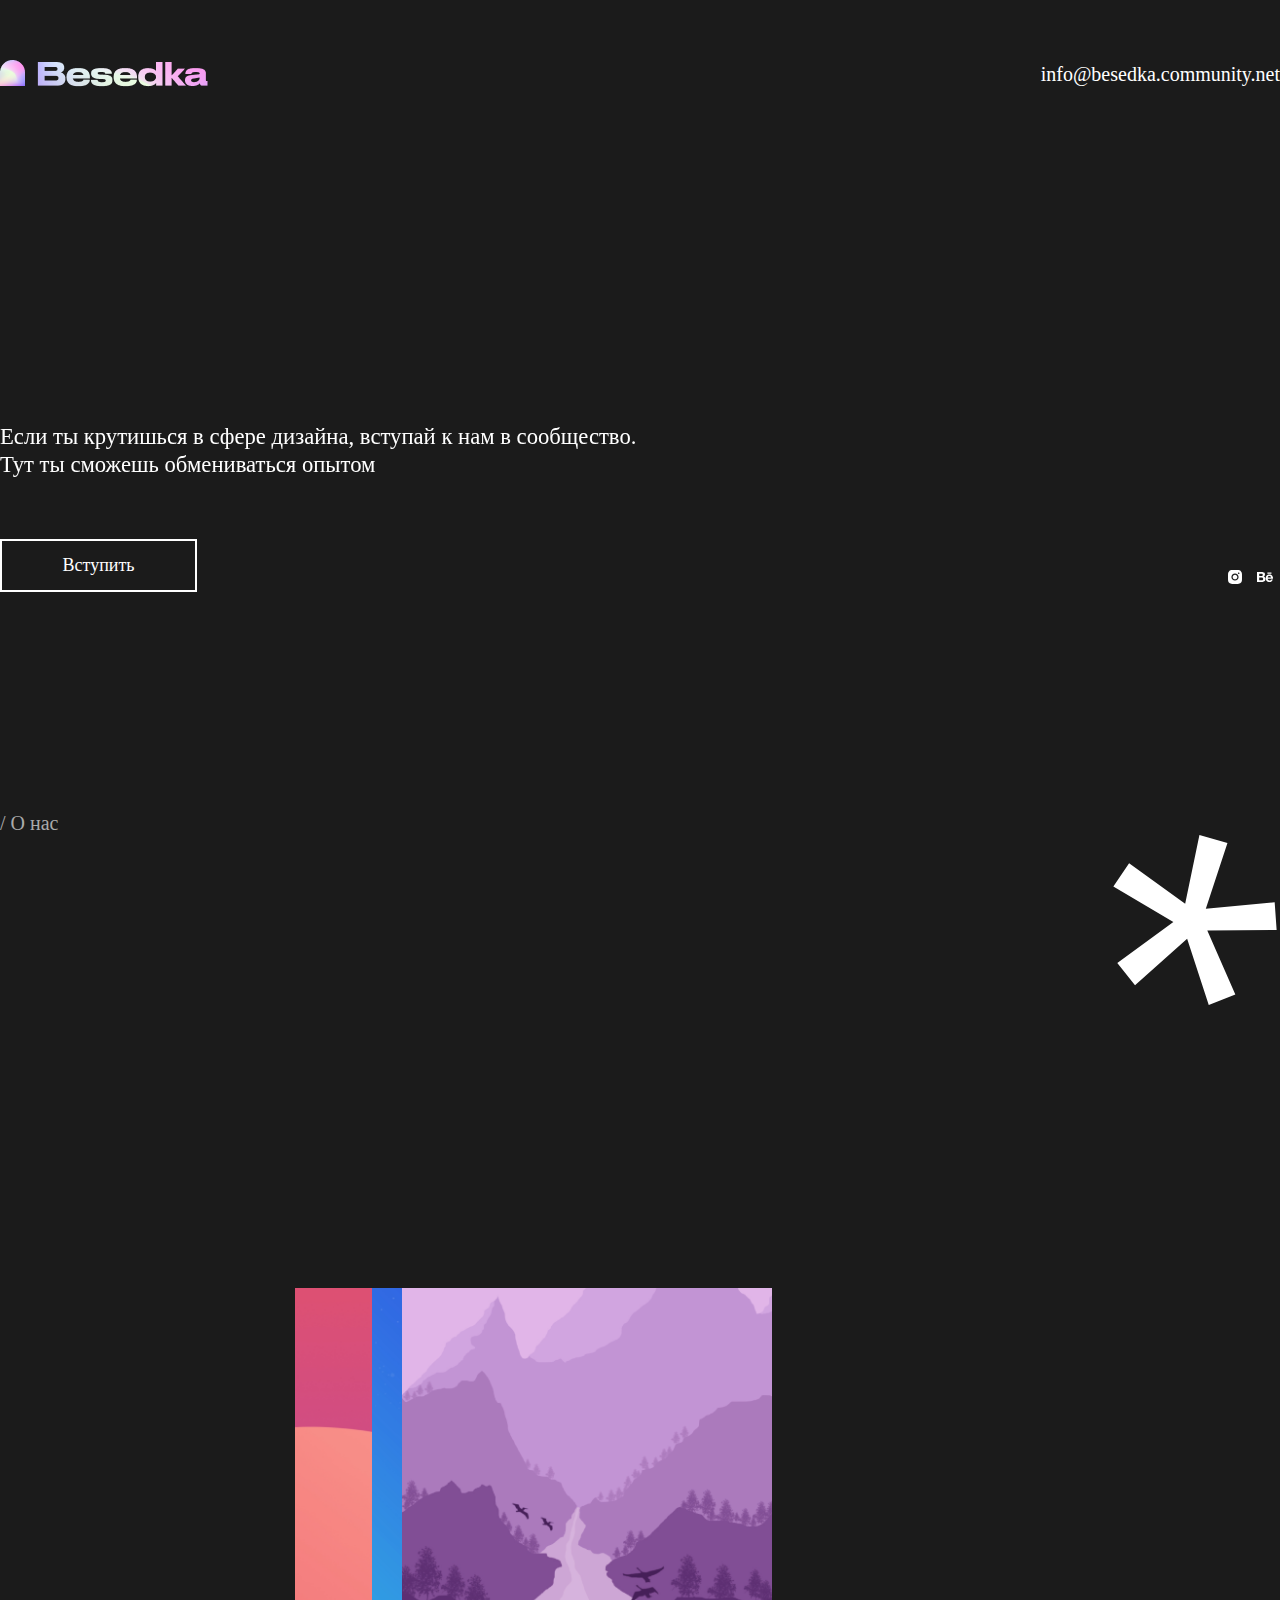
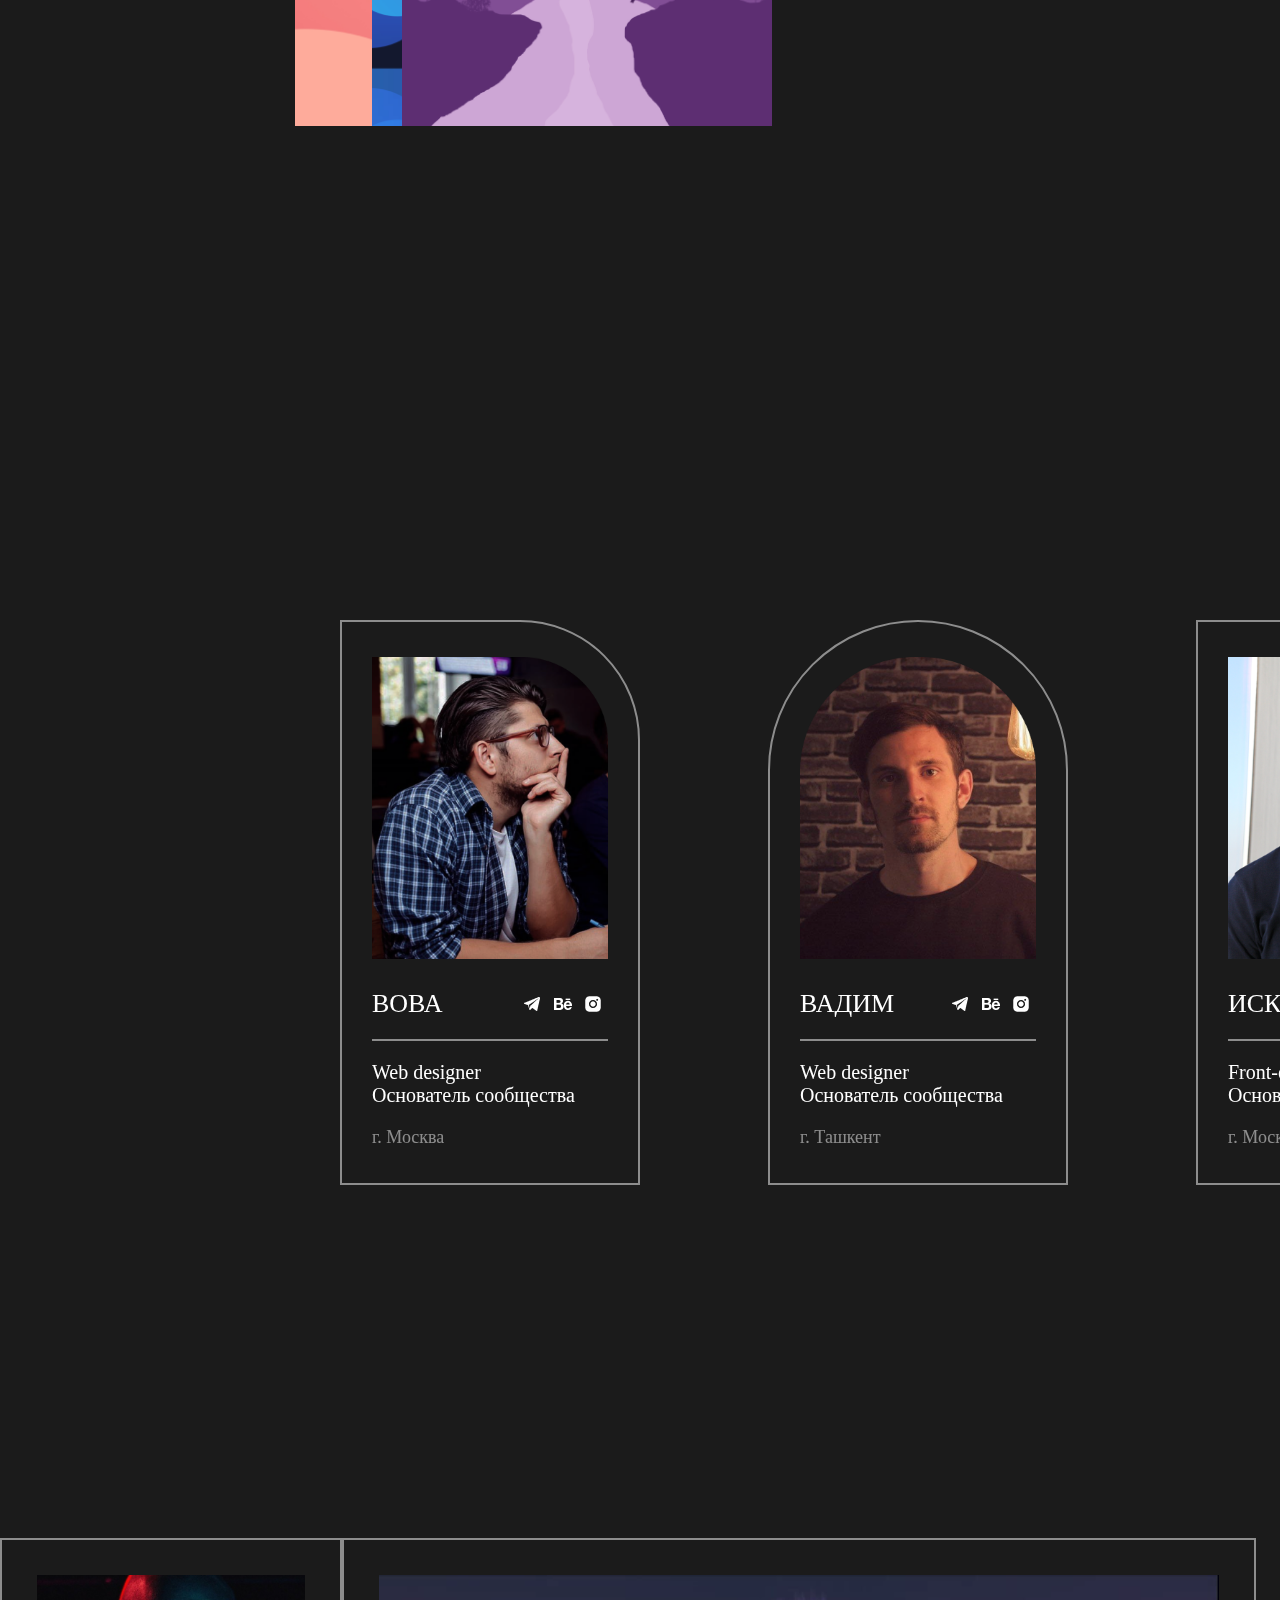
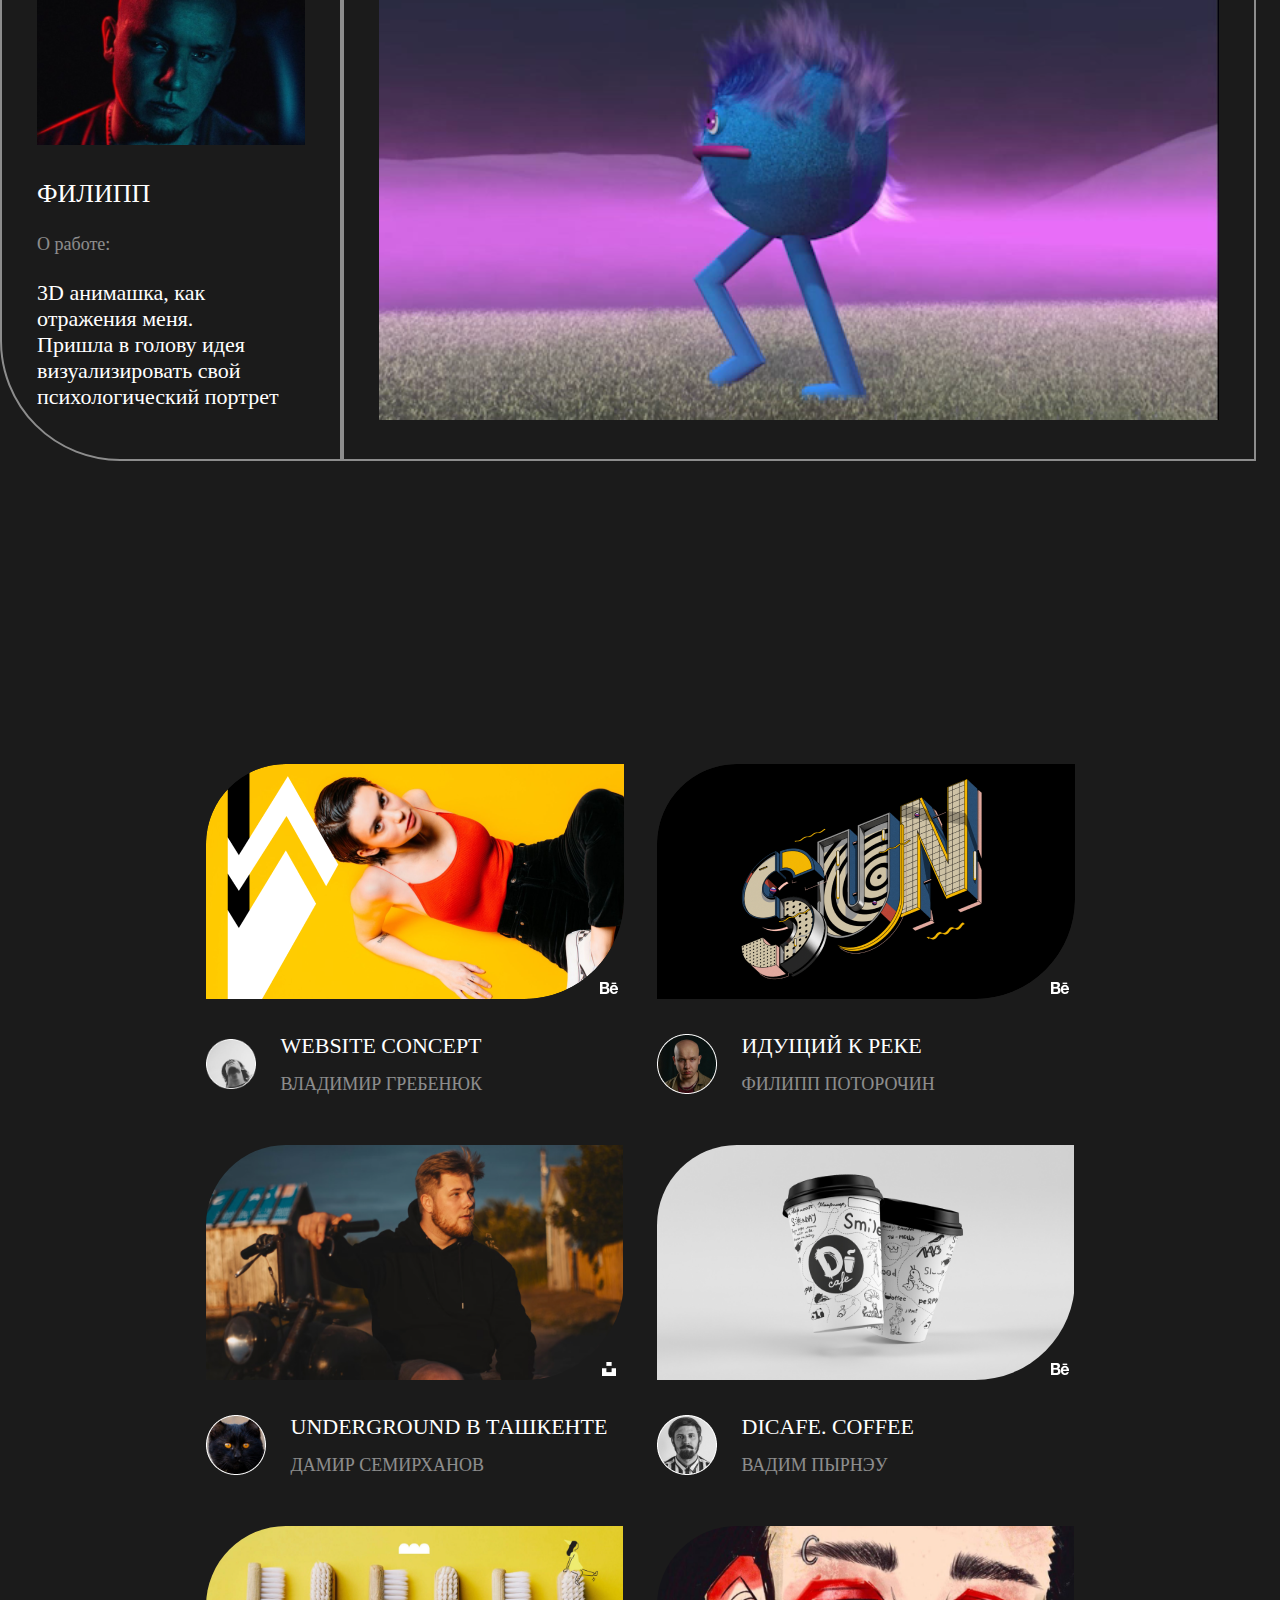
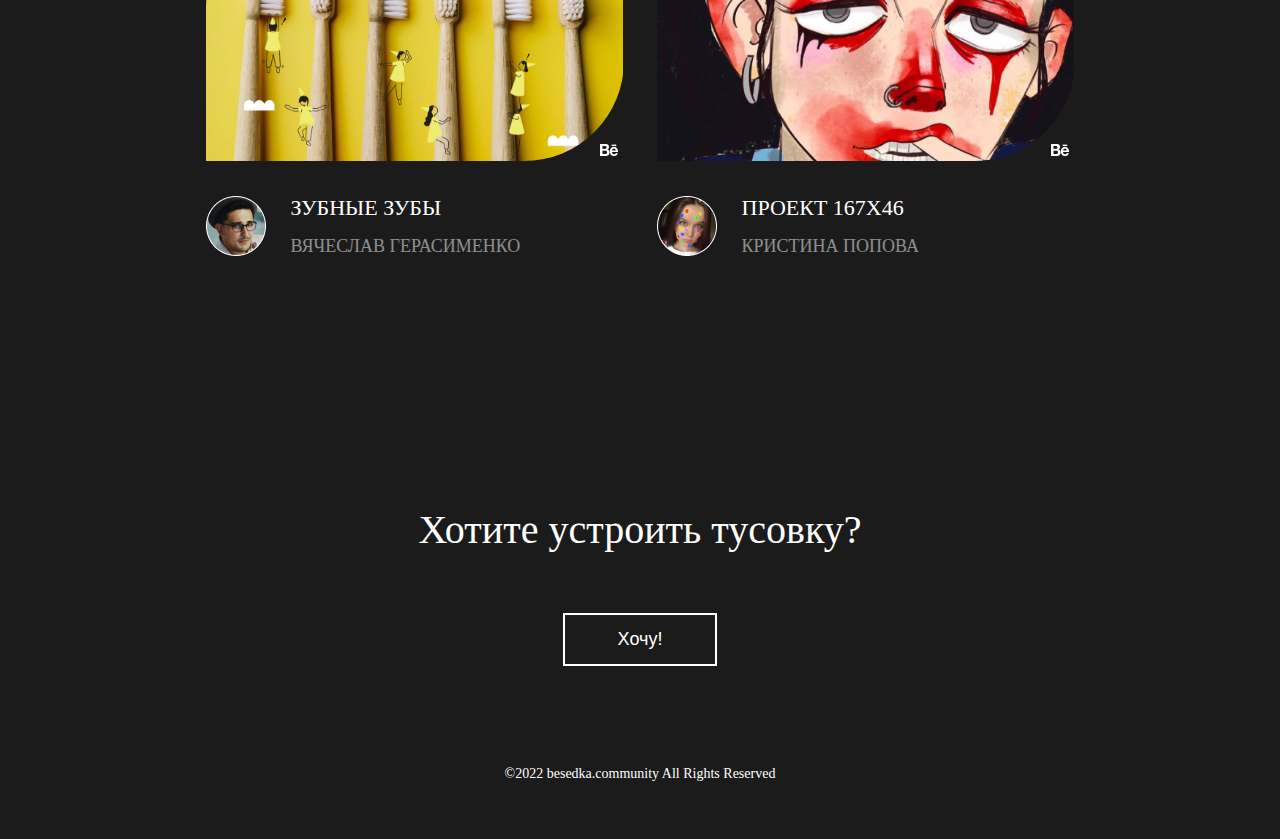
==== commit 28cc8a5b: "add scss" ====
--- a/index.html
+++ b/index.html
@@ -11,7 +11,7 @@
 </head>
 <body>
 
-    <!-- <section class="main center">
+    <section class="main center">
         <header class="header">
             <img src="img/logo.png" alt="logo" class="header__logo">
             <a class="header__email text _anim-items _anim-no-hide" href="mailto:info@besedka.community.net">info@besedka.community.net</a>
@@ -45,57 +45,63 @@
                 <div class="main__social social main__social-bottom _anim-items _anim-no-hide">
                     <div class="circle circle-instagram">
                         <a href="https://www.instagram.com/besedka_unity/" class="circle__link">
-                            <img class="img" src="img/instagram.png" alt="instagram">
+                            <svg width="14" height="14" viewBox="0 0 14 14" fill="none" xmlns="http://www.w3.org/2000/svg">
+                                <path d="M9.33433 7.00188C9.33433 8.28723 8.28537 9.33617 7 9.33617C5.71463 9.33617 4.66567 8.28723 4.66567 7.00188C4.66567 5.71654 5.71463 4.6676 7 4.6676C8.28537 4.6676 9.33433 5.71654 9.33433 7.00188ZM7 0.000780412C7.96665 0.000780369 8.92455 -0.00797631 9.88945 0.0463097C11.0102 0.100596 12.0049 0.356263 12.8244 1.1758C13.6457 1.99709 13.8997 2.98999 13.9539 4.11073C14.0082 5.07737 13.9995 6.03525 13.9995 7.00013C13.9995 7.96677 14.0082 8.92464 13.9539 9.88953C13.8997 11.0103 13.644 12.0049 12.8244 12.8245C12.0031 13.6457 11.0102 13.8997 9.88945 13.9539C8.9228 14.0082 7.9649 13.9995 7 13.9995C6.0351 13.9995 5.07545 14.0082 4.11055 13.9539C2.98979 13.8997 1.99512 13.644 1.17557 12.8245C0.35426 12.0032 0.100339 11.0103 0.0460518 9.88953C-0.00823425 8.92289 0.000520442 7.96502 0.0005204 7.00013C0.000520358 6.0335 -0.00823441 5.07562 0.0460515 4.11073C0.100338 2.98999 0.356011 1.99534 1.17557 1.1758C1.99687 0.354513 2.98979 0.100596 4.11055 0.0463099C5.07545 -0.00972709 6.03335 0.000780454 7 0.000780412ZM3.40832 7.00188C3.40832 8.98944 5.01241 10.5935 7 10.5935C8.98759 10.5935 10.5917 8.98944 10.5917 7.00188C10.5917 5.01433 8.98759 3.41027 7 3.41027C5.01241 3.41027 3.40832 5.01433 3.40832 7.00188ZM9.89996 3.26317C9.89996 3.72723 10.2747 4.10198 10.7388 4.10198C11.2028 4.10198 11.5776 3.72723 11.5776 3.26317C11.5776 2.79912 11.2028 2.42437 10.7388 2.42437C10.6286 2.42423 10.5194 2.44584 10.4176 2.48794C10.3158 2.53005 10.2233 2.59183 10.1453 2.66974C10.0674 2.74766 10.0056 2.84018 9.96353 2.94201C9.92142 3.04384 9.89982 3.15298 9.89996 3.26317Z" fill="white"/>
+                            </svg>
                         </a>
                     </div>
                     <div class="circle circle-behance">
                         <a href="#" class="circle__link">
-                            <img class="img" src="img/behance.png" alt="behaince">    
+                            <svg width="16" height="10" viewBox="0 0 16 10" fill="none" xmlns="http://www.w3.org/2000/svg">
+                                <path d="M4.73842 0C5.21751 0 5.65482 0.0423695 6.05035 0.126225C6.44589 0.210081 6.78365 0.34778 7.06541 0.539324C7.34718 0.730867 7.56583 0.985082 7.72138 1.30285C7.87693 1.62062 7.95426 2.01253 7.95426 2.47948C7.95426 2.98349 7.83871 3.40365 7.6085 3.73996C7.37829 4.07626 7.03697 4.35166 6.58633 4.56615C7.20674 4.74357 7.66983 5.05428 7.97559 5.49739C8.28135 5.9405 8.43423 6.47541 8.43423 7.10124C8.43423 7.60525 8.33557 8.04218 8.13825 8.41115C7.94092 8.78011 7.67516 9.08111 7.34096 9.31414C7.00675 9.54805 6.62633 9.72018 6.19879 9.83228C5.76859 9.94438 5.32506 10.0009 4.88064 9.99999H0V0H4.73842ZM4.45666 4.04713C4.85131 4.04713 5.17573 3.95357 5.42994 3.76732C5.68415 3.58019 5.81126 3.27743 5.81037 2.85727C5.81037 2.62424 5.7677 2.43269 5.68326 2.28352C5.59882 2.13434 5.48594 2.01695 5.34461 1.93309C5.20329 1.84923 5.04152 1.79098 4.85842 1.75832C4.66998 1.72566 4.47888 1.70889 4.28689 1.70977H2.215V4.0489L4.45666 4.04713ZM4.58376 8.29022C4.79264 8.2911 5.00063 8.26992 5.20418 8.22755C5.4015 8.18518 5.57571 8.11545 5.72593 8.01747C5.87614 7.91949 5.99614 7.7862 6.08591 7.61849C6.17479 7.45078 6.22013 7.23541 6.22013 6.97413C6.22013 6.46129 6.07435 6.09409 5.78281 5.87518C5.49127 5.65539 5.10552 5.54594 4.62643 5.54594H2.215V8.2911L4.58376 8.29022ZM11.2199 8.08014C11.5203 8.36966 11.9532 8.51442 12.5176 8.51442C12.922 8.51442 13.2695 8.4138 13.5611 8.21343C13.8526 8.01306 14.0313 7.80033 14.0971 7.57613H15.8596C15.5779 8.44469 15.145 9.06522 14.5619 9.4386C13.9788 9.81198 13.274 9.99911 12.4465 9.99911C11.8732 9.99911 11.3559 9.90819 10.8954 9.72636C10.435 9.54452 10.0448 9.28501 9.72483 8.94871C9.40485 8.6124 9.15775 8.21166 8.98443 7.74472C8.8111 7.27778 8.724 6.76405 8.724 6.20443C8.724 5.66334 8.81288 5.15932 8.99154 4.69238C9.17019 4.22543 9.42441 3.82205 9.75328 3.48133C10.0821 3.14061 10.475 2.87227 10.931 2.67631C11.387 2.48036 11.8927 2.38238 12.4474 2.38238C13.0678 2.38238 13.6082 2.50154 14.0695 2.73987C14.5299 2.97819 14.9086 3.29773 15.2046 3.69935C15.5005 4.10098 15.7147 4.55821 15.8463 5.07193C15.9778 5.58566 16.025 6.12233 15.9876 6.68284H10.7274C10.755 7.32456 10.9194 7.7915 11.2199 8.08014ZM13.4838 4.27134C13.2438 4.01006 12.8793 3.87942 12.3905 3.87942C12.0705 3.87942 11.8047 3.93327 11.5941 4.04007C11.3825 4.14776 11.2136 4.28016 11.0865 4.43905C10.9594 4.59793 10.8706 4.76564 10.819 4.94306C10.7674 5.12048 10.7363 5.27937 10.7274 5.41883H13.9851C13.89 4.9157 13.7228 4.53261 13.4838 4.27134ZM10.3844 0.507546H14.4544V1.62856H10.3844V0.507546Z" fill="white"/>
+                            </svg>
                         </a>
                     </div>
                 </div>
             </div>
         </div>
-    </section> -->
-
-    <!-- <section class="about center">
+    </section>
+
+    <section class="about center">
+
         <div class="about__box">
             <h2 class="caption text _anim-items _anim-no-hide">/ О нас</h2>  
         </div>
+
         <div class="about__holder">
             <p class="about__text text _anim-items _anim-no-hide">В нашем сообществе состоят как опытные,<br>
                 так и начинающие специалисты <br>
                 в сфере дизайна и технического направления</p>
             <svg class="about__star" width="170" height="170" viewBox="0 0 194 202" fill="none" xmlns="http://www.w3.org/2000/svg">
                 <path d="M135.566 9.39535L102.259 0L85.3133 81.6221L18.6988 33.4709L0 61.0698L71.2892 103.349L4.6747 152.087L25.7108 178.512L87.6506 123.314L113.361 202L144.916 189.669L111.608 113.331L194 112.744L191.663 79.8605L109.855 87.4942L135.566 9.39535Z" fill="white"/>
-            </svg>
-                
+            </svg>   
         </div>  
-        <div class="about__title">
+
+        <div class="about__heading">
             <div class="square">
                 <img src="img/first-square.png" alt="square" class="square__img square__img-first _anim-items _anim-no-hide">
                 <img src="img/second-square.png" alt="square" class="square__img square__img-second  _anim-items _anim-no-hide">
                 <img src="img/third-square.png" alt="square" class="square__img square__img-third _anim-items _anim-no-hide">
             </div>
-            <div class="grid">
-                <div class="grid__one _anim-items _anim-no-hide">
-                    <h1 class="title text title__bold">HELLO,</h1>
-                </div>
-                <div class="grid__two _anim-items _anim-no-hide">
-                    <h1 class="title text ">&nbsp;WE ARE</h1>
-                </div>
-                <div class="grid__three _anim-items _anim-no-hide">
-                    <h1 class="title title__bold text">COMMUNITY OF</h1>
-                </div>
-                <div class="grid__four _anim-items _anim-no-hide">
-                    <h1 class="title text ">LIKE-MINDED</h1>
-                </div>
-                <div class="grid__five _anim-items _anim-no-hide">
-                    <h1 class="title__bold title text ">&nbsp;PEOPLE</h1>
+            <div class="heading">
+                <div class="heading__one _anim-items _anim-no-hide">
+                    <h1 class="heading__title text heading__title_bold">HELLO,</h1>
+                </div>
+                <div class="heading__two _anim-items _anim-no-hide">
+                    <h1 class="heading__title text ">&nbsp;WE ARE</h1>
+                </div>
+                <div class="heading__three _anim-items _anim-no-hide">
+                    <h1 class="heading__title heading__title_bold text">COMMUNITY <span class="title">OF</span></h1>
+                </div>
+                <div class="heading__four _anim-items _anim-no-hide">
+                    <h1 class="heading__title text ">LIKE-MINDED</h1>
+                </div>
+                <div class="heading__five _anim-items _anim-no-hide">
+                    <h1 class="heading__title_bold heading__title text ">&nbsp;PEOPLE</h1>
                 </div>
             </div>
         </div>
-    </section> -->
+    </section>
 
    <section class="people center">
 
@@ -105,7 +111,7 @@
             <h2 class="caption text people__caption _anim-items _anim-no-hide">/ Люди сообщества</h2>
             <div class="navigation">
                 <div class="navigation__container">
-                    <div class="navigation__rotate-center _anim-items _anim-no-hide _active__circle">
+                    <div class="navigation__circle navigation__rotate-center _anim-items _anim-no-hide _active__circle">
                         <svg width="132" height="132" viewBox="0 0 133 132" fill="none" xmlns="http://www.w3.org/2000/svg">
                             <path d="M59.2117 16.8877C57.9586 17.032 56.6249 16.8607 55.2107 16.374L55.8113 14.6661C56.9275 15.1281 58.0028 15.2996 59.0373 15.1804C59.795 15.0932 60.352 14.8667 60.7086 14.5008C61.0522 14.1512 61.1929 13.7069 61.1309 13.1678C61.0772 12.7015 60.8991 12.3086 60.5966 11.9891C60.2812 11.6859 59.8232 11.3621 59.2226 11.0179L56.4954 9.44959C55.5636 8.92204 54.8487 8.35476 54.3507 7.74774C53.8544 7.15529 53.5559 6.42195 53.4553 5.54772C53.3027 4.22181 53.6151 3.15238 54.3926 2.33945C55.1718 1.54108 56.2826 1.05885 57.725 0.892766C59.5026 0.68809 61.1663 0.968963 62.7161 1.73538L62.0886 3.40211C60.6217 2.71472 59.2326 2.44652 57.9212 2.59751C56.9596 2.70824 56.2554 3.00339 55.8086 3.48298C55.349 3.97881 55.1577 4.56185 55.2349 5.23209C55.2936 5.74206 55.5002 6.1907 55.8548 6.57801C56.2111 6.97989 56.7764 7.402 57.5507 7.84433L60.2586 9.43704C61.0509 9.90684 61.6764 10.4032 62.1352 10.9262C62.5794 11.4508 62.8468 12.1065 62.9374 12.8933C63.0615 13.9715 62.8026 14.865 62.1608 15.5737C61.506 16.2987 60.523 16.7367 59.2117 16.8877Z" fill="white"/>
                             <path d="M40.9339 5.2935C43.2467 4.44377 45.3675 4.45368 47.2961 5.32323C49.2248 6.19279 50.6012 7.74963 51.4254 9.99375C52.2495 12.2379 52.2079 14.3157 51.3006 16.2272C50.3933 18.1387 48.7832 19.5193 46.4704 20.369C44.5705 21.067 42.6912 21.1403 40.8325 20.5888L41.2949 18.8485C42.8778 19.3295 44.4195 19.2944 45.9201 18.743C47.6685 18.1007 48.898 17.0239 49.6086 15.5128C50.3105 14.0206 50.3379 12.3933 49.6907 10.631C49.0435 8.8688 47.967 7.63929 46.4612 6.94251C44.9466 6.26457 43.3151 6.24678 41.5668 6.88914C40.0662 7.44045 38.8683 8.41182 37.973 9.80323L36.4943 8.77617C37.5542 7.15239 39.034 5.9915 40.9339 5.2935Z" fill="white"/>
@@ -140,7 +146,7 @@
                     </div>
                 </div>
                 <div class="navigation__container">
-                    <div class="navigation__rotate-center">
+                    <div class="navigation__circle navigation__rotate-center">
                         <svg width="132" height="132" viewBox="0 0 133 132" fill="none" xmlns="http://www.w3.org/2000/svg">
                             <path d="M59.2117 16.8877C57.9586 17.032 56.6249 16.8607 55.2107 16.374L55.8113 14.6661C56.9275 15.1281 58.0028 15.2996 59.0373 15.1804C59.795 15.0932 60.352 14.8667 60.7086 14.5008C61.0522 14.1512 61.1929 13.7069 61.1309 13.1678C61.0772 12.7015 60.8991 12.3086 60.5966 11.9891C60.2812 11.6859 59.8232 11.3621 59.2226 11.0179L56.4954 9.44959C55.5636 8.92204 54.8487 8.35476 54.3507 7.74774C53.8544 7.15529 53.5559 6.42195 53.4553 5.54772C53.3027 4.22181 53.6151 3.15238 54.3926 2.33945C55.1718 1.54108 56.2826 1.05885 57.725 0.892766C59.5026 0.68809 61.1663 0.968963 62.7161 1.73538L62.0886 3.40211C60.6217 2.71472 59.2326 2.44652 57.9212 2.59751C56.9596 2.70824 56.2554 3.00339 55.8086 3.48298C55.349 3.97881 55.1577 4.56185 55.2349 5.23209C55.2936 5.74206 55.5002 6.1907 55.8548 6.57801C56.2111 6.97989 56.7764 7.402 57.5507 7.84433L60.2586 9.43704C61.0509 9.90684 61.6764 10.4032 62.1352 10.9262C62.5794 11.4508 62.8468 12.1065 62.9374 12.8933C63.0615 13.9715 62.8026 14.865 62.1608 15.5737C61.506 16.2987 60.523 16.7367 59.2117 16.8877Z" fill="white"/>
                             <path d="M40.9339 5.2935C43.2467 4.44377 45.3675 4.45368 47.2961 5.32323C49.2248 6.19279 50.6012 7.74963 51.4254 9.99375C52.2495 12.2379 52.2079 14.3157 51.3006 16.2272C50.3933 18.1387 48.7832 19.5193 46.4704 20.369C44.5705 21.067 42.6912 21.1403 40.8325 20.5888L41.2949 18.8485C42.8778 19.3295 44.4195 19.2944 45.9201 18.743C47.6685 18.1007 48.898 17.0239 49.6086 15.5128C50.3105 14.0206 50.3379 12.3933 49.6907 10.631C49.0435 8.8688 47.967 7.63929 46.4612 6.94251C44.9466 6.26457 43.3151 6.24678 41.5668 6.88914C40.0662 7.44045 38.8683 8.41182 37.973 9.80323L36.4943 8.77617C37.5542 7.15239 39.034 5.9915 40.9339 5.2935Z" fill="white"/>
@@ -358,7 +364,7 @@
         
     </section>
 
-    <!-- <section class="to-share center">
+    <section class="to-share center">
         <p class="caption text to-share__text _anim-items _anim-no-hide">/ хочу поделиться</p>
         <div class="to-share__card">
             <div class="card-people">
@@ -376,207 +382,247 @@
                   </video>
             </div>
         </div>
-    </section> -->
-
-    <!-- <section class="work-community center">
+    </section>
+
+    <section class="work-community center">
         <div class="work-community__header">
             <h2 class="caption text _anim-items _anim-no-hide">/ работы участников сообщества</h2>
-            <a href="#" class="text work-community__header-text">Посмотреть еще</a>
+            <a href="#" class="text work-community__btn">Посмотреть еще</a>
         </div>
             <div class="items">
                 <div class="list">
-                    <div class="list-work">
-                        <div class="list-work__box-img">
+                    <div class="list__work">
+                        <div class="list__container">
                             <picture>
                                 <source srcset="img/works/vladimirDesktop.png" media="(min-width: 1920px)">
                                 <source srcset="img/works/vladimirLaptop.png" media="(min-width: 1024px)">
                                 <source srcset="img/works/vladimirMobile.png" media="(min-width: 768px)">
-                                <img class="list-work__img" src="img/works/vladimirDesktop.png" alt="работа Владимира">
+                                <img class="list__img" src="img/works/vladimirDesktop.png" alt="работа Владимира">
                             </picture>
                         </div>
-                            
-                        <div class="circle circle-behance list-behance">
-                            <a href="https://www.behance.net/vovaletoo7889" class="link">
-                                <img class="img" src="img/behance.png" alt="behaince">
-                            </a>
-                        </div>
-                    </div>
-                    <div class="creator-box">
-                        <img class="creator-box__img" src="img/elips-vladimir.png" alt="photo">
-                        <div class="list-creator">
-                            <p class="text text-concept">Website Concept</p>
-                            <p class="text text-creator-name">Владимир Гребенюк</p>
+                        <div class="list__link">
+                            <div class="circle circle-behance">
+                                <a href="https://www.behance.net/vovaletoo7889" class="circle__link">
+                                    <img class="img" src="img/behance.png" alt="behaince">
+                                </a>
+                            </div>
+                        </div>  
+                    </div>
+                    <div class="list__creator">
+                        <img class="list__creator__img" src="img/elips-vladimir.png" alt="photo">
+                        <div class="list__creator-info">
+                            <p class="text list__named-concept">Website Concept</p>
+                            <p class="text list__creator-name">Владимир Гребенюк</p>
                         </div>
                     </div>  
                 </div>
                 <div class="list">
-                    <div class="list-work">
-                        <div class="list-work__box-img">
+                    <div class="list__work">
+                        <div class="list__container">
                             <picture>
                                 <source srcset="img/works/filipDesktop.png" media="(min-width: 1920px)">
                                 <source srcset="img/works/filipLaptop.png" media="(min-width: 1024px)">
-                                <img class="list-work__img" src="img/works/filipDesktop.png" alt="работа Филипа">
+                                <img class="list__img" src="img/works/filipDesktop.png" alt="работа Филипа">
                             </picture>
                         </div>
-                        <div class="circle circle-behance list-behance">
-                            <a href="#" class="link">
-                                <img class="img" src="img/behance.png" alt="behaince">
-                            </a>
-                        </div>
-                    </div>
-                    <div class="creator-box">
+                        <div class="list__link">
+                            <div class="circle circle-behance">
+                                <a href="#" class="circle__link">
+                                    <img class="img" src="img/behance.png" alt="behaince">
+                                </a>
+                            </div>
+                        </div>
+                      
+                    </div>
+                    <div class="list__creator">
                         <img src="img/elips-filip.png" alt="photo">
-                        <div class="list-creator">
-                            <p class="text text-concept">идущий к реке</p>
-                            <p class="text text-creator-name">филипп поторочин</p>
+                        <div class="list__creator-info">
+                            <p class="text list__named-concept">идущий к реке</p>
+                            <p class="text list__creator-name">филипп поторочин</p>
                         </div>
                     </div>  
                 </div>
                 <div class="list">
-                    <div class="list-work">
-                        <div class="list-work__box-img">
-                            <img class="list-work__img" src="img/works/work-damir.png" alt="work">
+                    <div class="list__work">
+                        <div class="list__container">
+                            <img class="list__img" src="img/works/work-damir.png" alt="work">
+                        </div>
+                        <div class="list__link">
+                            <div class="circle circle-unsplash">
+                                <a href="https://unsplash.com/@semirkhanovv" class="circle__link">
+                                    <img class="img" src="img/unsplash.png" alt="unsplash">
+                                </a>
+                            </div>
                         </div>     
-                        <div class="circle circle-unsplash list-behance">
-                            <a href="https://unsplash.com/@semirkhanovv" class="link">
-                                <img class="img" src="img/unsplash.png" alt="unsplash">
-                            </a>
-                        </div>
-                    </div>
-                    <div class="creator-box">
+                       
+                    </div>
+                    <div class="list__creator">
                         <img src="img/elips-damir.png" alt="photo">
-                        <div class="list-creator">
-                            <p class="text text-concept">underground в ташкенте</p>
-                            <p class="text text-creator-name">дамир семирханов</p>
+                        <div class="list__creator-info">
+                            <p class="text list__named-concept">underground в ташкенте</p>
+                            <p class="text list__creator-name">дамир семирханов</p>
                         </div>
                     </div>  
                 </div>
                 <div class="list">
-                    <div class="list-work">
-                        <div class="list-work__box-img">
-                            <img class="list-work__img" src="img/works/work-vadim.png" alt="work">
-                        </div>
-                        <div class="circle circle-behance list-behance">
-                            <a href="https://www.behance.net/vadimpirnau" class="link">
-                                <img class="img" src="img/behance.png" alt="behaince">
-                            </a>
-                        </div>
-                    </div>
-                    <div class="creator-box">
+                    <div class="list__work">
+                        <div class="list__container">
+                            <img class="list__img" src="img/works/work-vadim.png" alt="work">
+                        </div>
+                        <div class="list__link">
+                            <div class="circle circle-behance">
+                                <a href="https://www.behance.net/vadimpirnau" class="circle__link">
+                                    <img class="img" src="img/behance.png" alt="behaince">
+                                </a>
+                            </div>
+                        </div>
+                      
+                    </div>
+                    <div class="list__creator">
                         <img src="img/elips-vadim.png" alt="photo">
-                        <div class="list-creator">
-                            <p class="text text-concept">dicafe. coffee</p>
-                            <p class="text text-creator-name">вадим пырнэу</p>
+                        <div class="list__creator-info">
+                            <p class="text list__named-concept">dicafe. coffee</p>
+                            <p class="text list__creator-name">вадим пырнэу</p>
                         </div>
                     </div>  
                 </div>
                 <div class="list">
-                    <div class="list-work">
-                        <div class="list-work__box-img">
-                            <img class="list-work__img" src="img/works/work-slava.png" alt="work">
-                        </div>
-                        
-                        <div class="circle circle-behance list-behance">
-                            <a href="https://www.behance.net/thewindupb3655" class="link">
-                                <img class="img" src="img/behance.png" alt="behaince">
-                            </a>
-                        </div>
-                    </div>
-                    <div class="creator-box">
+                    <div class="list__work">
+                        <div class="list__container">
+                            <img class="list__img" src="img/works/work-slava.png" alt="work">
+                        </div>
+                        <div class="list__link">
+                            <div class="circle circle-behance">
+                                <a href="https://www.behance.net/thewindupb3655" class="circle__link">
+                                    <img class="img" src="img/behance.png" alt="behaince">
+                                </a>
+                            </div>
+                        </div>
+ 
+                    </div>
+                    <div class="list__creator">
                         <img src="img/elips-slava.png" alt="photo">
-                        <div class="list-creator">
-                            <p class="text text-concept">зубные зубы</p>
-                            <p class="text text-creator-name">вячеслав герасименко</p>
+                        <div class="list__creator-info">
+                            <p class="text list__named-concept">зубные зубы</p>
+                            <p class="text list__creator-name">вячеслав герасименко</p>
                         </div>
                     </div>  
                 </div>
                 <div class="list">
-                    <div class="list-work">
-                        <div class="list-work__box-img">
-                            <img class="list-work__img" src="img/works/work-kristina.png" alt="work">
-                        </div>
-                        <div class="circle circle-behance list-behance">
-                            <a href="#" class="link">
-                                <img class="img" src="img/behance.png" alt="behaince">
-                            </a>
-                        </div>
-                    </div>
-                    <div class="creator-box">
+                    <div class="list__work">
+                        <div class="list__container">
+                            <img class="list__img" src="img/works/work-kristina.png" alt="work">
+                        </div>
+                        <div class="list__link">
+                            <div class="circle circle-behance">
+                                <a href="#" class="circle__link">
+                                    <img class="img" src="img/behance.png" alt="behaince">
+                                </a>
+                            </div>
+                        </div>
+
+                    </div>
+                    <div class="list__creator">
                         <img src="img/elips-kristina.png" alt="photo">
-                        <div class="list-creator">
-                            <p class="text text-concept">проект 167x46</p>
-                            <p class="text text-creator-name">кристина попова</p>
+                        <div class="list__creator-info">
+                            <p class="text list__named-concept">проект 167x46</p>
+                            <p class="text list__creator-name">кристина попова</p>
                         </div>
                     </div>  
                 </div>
             </div>
-    </section> -->
+    </section>
     
-     <!-- <footer class="footer center">
+     <footer class="footer center">
         <p class="footer__heading text">Хотите устроить тусовку?</p>
         <button class="footer__btn btn">Хочу!</button>
         <p class="footer__text text">&copy;2022 besedka.community All Rights Reserved</p>
-    </footer> -->
-
-    <!-- <section class="modal-windows">
-        <div class="modal-windows__container">
-            <div class="modal-windows__header">
-                <h2 class="text modal__title">Написать письмо</h2>
-                <a href="#" class="modal__btn-close"><span class="modal__close"></span></a>
-            </div>
-            <hr>
+    </footer>
+
+    <!-- <section class="modal">
+        <div class="modal__container">
+            <div class="modal__header">
+                <h2 class="modal__heading text">Написать письмо</h2>
+                <a href="#"> 
+                    <svg class="modal__close" width="22" height="22" viewBox="0 0 22 22" fill="none" xmlns="http://www.w3.org/2000/svg">
+                        <path d="M1 21L21 1M21 21L1 1" stroke="white" stroke-width="1.5" stroke-linecap="round" stroke-linejoin="round"/>
+                    </svg>
+                </a>
+            </div>
+
+            <div class="modal__border"></div>
+
             <form action="#" class="form">
                     <div class="form__top">
-                        <div class="form__input-email">
-                            <p class="form__text text">От кого:</p>
-                            <input type="email" class="form__input text input" placeholder="Укажи почту">
-                        </div>
-                        <div class="form__font-style">
+                        
+                        <label class="form__text text" for=""> От кого:
+                            <input class="form__input input text" type="email" placeholder="Укажи почту">
+                        </label>
+
+                        <div class="form__style">
+                            <div class="style">
+                                <a href="#" class="style__text style__text-bold text">Ж</a>
+                            </div>
+                            <div class="style">
+                                <a href="#" class="style__text style__text-light text">Ж</a>
+                            </div>
                             <div class="text__style-active">
-                                <a href="#" class="text text__style style-bold">Ж</a>
-                            </div>
-                            <div class="text__style-active">
-                                <a href="#" class="text text__style style-light">Ж</a>
-                            </div>
-                            <div class="text__style-active">
-                                <a href="#" class="text text__style style-underline">Ж</a>
-                            </div>
-                        </div>
+                                <a href="#" class="style__text style__text-underline text">Ж</a>
+                            </div>
+                        </div>
+
                         <div class="form__align">
-                            <div class="align-active">
-                                <img src="img/align-left.svg" alt="align left" class="align">
-                            </div>
-                            <div class="align-active">
-                                <img src="img/align-center.svg" alt="align center" class="align">
-                            </div>
-                            <div class="align-active">
-                                <img src="img/align-right.svg" alt="align right" class="align">
-                            </div>
-                        </div>
+                            <div class="align__items">
+                                <svg width="20" height="16" viewBox="0 0 20 16" fill="none" xmlns="http://www.w3.org/2000/svg">
+                                    <path d="M1 0.25C0.585786 0.25 0.25 0.585786 0.25 1C0.25 1.41421 0.585786 1.75 1 1.75V0.25ZM19 1.75C19.4142 1.75 19.75 1.41421 19.75 1C19.75 0.585786 19.4142 0.25 19 0.25V1.75ZM1 4.91667C0.585786 4.91667 0.25 5.25245 0.25 5.66667C0.25 6.08088 0.585786 6.41667 1 6.41667V4.91667ZM12.4545 6.41667C12.8688 6.41667 13.2045 6.08088 13.2045 5.66667C13.2045 5.25245 12.8688 4.91667 12.4545 4.91667V6.41667ZM1 9.58333C0.585786 9.58333 0.25 9.91912 0.25 10.3333C0.25 10.7475 0.585786 11.0833 1 11.0833V9.58333ZM19 11.0833C19.4142 11.0833 19.75 10.7475 19.75 10.3333C19.75 9.91912 19.4142 9.58333 19 9.58333V11.0833ZM1 14.25C0.585786 14.25 0.25 14.5858 0.25 15C0.25 15.4142 0.585786 15.75 1 15.75V14.25ZM12.4545 15.75C12.8688 15.75 13.2045 15.4142 13.2045 15C13.2045 14.5858 12.8688 14.25 12.4545 14.25V15.75ZM1 1.75H19V0.25H1V1.75ZM1 6.41667H12.4545V4.91667H1V6.41667ZM1 11.0833H19V9.58333H1V11.0833ZM1 15.75H12.4545V14.25H1V15.75Z" fill="white"/>
+                                </svg>
+                            </div>
+                            <div class="align__items">
+                                <svg width="20" height="16" viewBox="0 0 20 16" fill="none" xmlns="http://www.w3.org/2000/svg">
+                                    <path d="M1 0.25C0.585786 0.25 0.25 0.585786 0.25 1C0.25 1.41421 0.585786 1.75 1 1.75V0.25ZM19 1.75C19.4142 1.75 19.75 1.41421 19.75 1C19.75 0.585786 19.4142 0.25 19 0.25V1.75ZM4.27273 4.91667C3.85851 4.91667 3.52273 5.25245 3.52273 5.66667C3.52273 6.08088 3.85851 6.41667 4.27273 6.41667V4.91667ZM15.7273 6.41667C16.1415 6.41667 16.4773 6.08088 16.4773 5.66667C16.4773 5.25245 16.1415 4.91667 15.7273 4.91667V6.41667ZM1 9.58333C0.585786 9.58333 0.25 9.91912 0.25 10.3333C0.25 10.7475 0.585786 11.0833 1 11.0833V9.58333ZM19 11.0833C19.4142 11.0833 19.75 10.7475 19.75 10.3333C19.75 9.91912 19.4142 9.58333 19 9.58333V11.0833ZM4.27273 14.25C3.85851 14.25 3.52273 14.5858 3.52273 15C3.52273 15.4142 3.85851 15.75 4.27273 15.75V14.25ZM15.7273 15.75C16.1415 15.75 16.4773 15.4142 16.4773 15C16.4773 14.5858 16.1415 14.25 15.7273 14.25V15.75ZM1 1.75H19V0.25H1V1.75ZM4.27273 6.41667H15.7273V4.91667H4.27273V6.41667ZM1 11.0833H19V9.58333H1V11.0833ZM4.27273 15.75H15.7273V14.25H4.27273V15.75Z" fill="white"/>
+                                </svg>
+                            </div>
+                            <div class="align__items">
+                                <svg width="20" height="16" viewBox="0 0 20 16" fill="none" xmlns="http://www.w3.org/2000/svg">
+                                    <path d="M1 0.25C0.585786 0.25 0.25 0.585786 0.25 1C0.25 1.41421 0.585786 1.75 1 1.75V0.25ZM19 1.75C19.4142 1.75 19.75 1.41421 19.75 1C19.75 0.585786 19.4142 0.25 19 0.25V1.75ZM7.54545 4.91667C7.13124 4.91667 6.79545 5.25245 6.79545 5.66667C6.79545 6.08088 7.13124 6.41667 7.54545 6.41667V4.91667ZM19 6.41667C19.4142 6.41667 19.75 6.08088 19.75 5.66667C19.75 5.25245 19.4142 4.91667 19 4.91667V6.41667ZM1 9.58333C0.585786 9.58333 0.25 9.91912 0.25 10.3333C0.25 10.7475 0.585786 11.0833 1 11.0833V9.58333ZM19 11.0833C19.4142 11.0833 19.75 10.7475 19.75 10.3333C19.75 9.91912 19.4142 9.58333 19 9.58333V11.0833ZM7.54545 14.25C7.13124 14.25 6.79545 14.5858 6.79545 15C6.79545 15.4142 7.13124 15.75 7.54545 15.75V14.25ZM19 15.75C19.4142 15.75 19.75 15.4142 19.75 15C19.75 14.5858 19.4142 14.25 19 14.25V15.75ZM1 1.75H19V0.25H1V1.75ZM7.54545 6.41667L19 6.41667V4.91667L7.54545 4.91667V6.41667ZM1 11.0833H19V9.58333H1V11.0833ZM7.54545 15.75H19V14.25H7.54545V15.75Z" fill="white"/>
+                                </svg>  
+                            </div>
+                        </div>
+
                         <div class="form__upload-file">
-                            <div class="upload-file__box">
+                            <div class="upload-file">
                                 <input type="file" name="file" id="upload-file__input" class="upload-file__input">
                                 <label for="upload-file__input" class="upload-file__btn">
                                     <span class="upload-file__btn-icon">
-                                        <img src="img/dowland.svg" alt="dowland" class="upload-file">
+                                        <svg width="18" height="18" viewBox="0 0 18 18" fill="none" xmlns="http://www.w3.org/2000/svg">
+                                            <path d="M1.75 10.3333C1.75 9.91912 1.41421 9.58333 1 9.58333C0.585786 9.58333 0.25 9.91912 0.25 10.3333H1.75ZM17.75 10.3333C17.75 9.91912 17.4142 9.58333 17 9.58333C16.5858 9.58333 16.25 9.91912 16.25 10.3333H17.75ZM8.25 12.3333C8.25 12.7475 8.58579 13.0833 9 13.0833C9.41421 13.0833 9.75 12.7475 9.75 12.3333H8.25ZM9.75 1.33334C9.75 0.919123 9.41421 0.583337 9 0.583337C8.58579 0.583337 8.25 0.919124 8.25 1.33334L9.75 1.33334ZM9 1L9.50679 0.447134C9.22005 0.184288 8.77995 0.184289 8.49321 0.447135L9 1ZM12.8568 5.55286C13.1622 5.83276 13.6366 5.81213 13.9165 5.50679C14.1964 5.20145 14.1758 4.72703 13.8704 4.44713L12.8568 5.55286ZM4.12957 4.44714C3.82423 4.72703 3.8036 5.20146 4.0835 5.5068C4.36339 5.81214 4.83782 5.83276 5.14316 5.55287L4.12957 4.44714ZM0.25 10.3333V15.6667H1.75V10.3333H0.25ZM2.45455 17.75H15.5455V16.25H2.45455V17.75ZM17.75 15.6667V10.3333H16.25V15.6667H17.75ZM15.5455 17.75C16.7002 17.75 17.75 16.8774 17.75 15.6667H16.25C16.25 15.9287 15.9973 16.25 15.5455 16.25V17.75ZM0.25 15.6667C0.25 16.8774 1.29977 17.75 2.45455 17.75V16.25C2.00267 16.25 1.75 15.9287 1.75 15.6667H0.25ZM9.75 12.3333L9.75 1.33334L8.25 1.33334L8.25 12.3333H9.75ZM8.49321 1.55287L12.8568 5.55286L13.8704 4.44713L9.50679 0.447134L8.49321 1.55287ZM8.49321 0.447135L4.12957 4.44714L5.14316 5.55287L9.50679 1.55287L8.49321 0.447135Z" fill="white"/>
+                                        </svg>
                                     </span>
                                 </label>
                             </div>
-                            <img src="img/smile.svg" alt="smile" class="smile">
-                        </div>
+                            <svg width="18" height="18" viewBox="0 0 18 18" fill="none" xmlns="http://www.w3.org/2000/svg">
+                                <path d="M7.99187 12.7774C7.69898 12.4845 7.22411 12.4845 6.93121 12.7774C6.63832 13.0703 6.63831 13.5451 6.93121 13.838L7.99187 12.7774ZM11.0688 13.838C11.3617 13.5451 11.3617 13.0703 11.0688 12.7774C10.7759 12.4845 10.301 12.4845 10.0081 12.7774L11.0688 13.838ZM16.25 9C16.25 13.0041 13.0041 16.25 9 16.25V17.75C13.8325 17.75 17.75 13.8325 17.75 9H16.25ZM9 16.25C4.99594 16.25 1.75 13.0041 1.75 9H0.25C0.25 13.8325 4.16751 17.75 9 17.75V16.25ZM1.75 9C1.75 4.99594 4.99594 1.75 9 1.75V0.25C4.16751 0.25 0.25 4.16751 0.25 9H1.75ZM9 1.75C13.0041 1.75 16.25 4.99594 16.25 9H17.75C17.75 4.16751 13.8325 0.25 9 0.25V1.75ZM9 13.1731C8.7063 13.1731 8.45015 13.0747 8.25672 12.9642C8.16157 12.9098 8.08793 12.856 8.04064 12.8182C8.01723 12.7995 8.00098 12.7852 7.9925 12.7776C7.98829 12.7738 7.98607 12.7716 7.98592 12.7715C7.98585 12.7714 7.9863 12.7719 7.98729 12.7728C7.98778 12.7733 7.98841 12.7739 7.98917 12.7747C7.98956 12.7751 7.98997 12.7755 7.99042 12.7759C7.99065 12.7761 7.99088 12.7764 7.99112 12.7766C7.99124 12.7767 7.99143 12.7769 7.99149 12.777C7.99168 12.7772 7.99187 12.7774 7.46154 13.3077C6.93121 13.838 6.9314 13.8382 6.9316 13.8384C6.93167 13.8385 6.93187 13.8387 6.93201 13.8388C6.93229 13.8391 6.93258 13.8394 6.93288 13.8397C6.93348 13.8403 6.93412 13.8409 6.9348 13.8416C6.93616 13.8429 6.93769 13.8444 6.93937 13.8461C6.94275 13.8494 6.94677 13.8533 6.95143 13.8577C6.96075 13.8666 6.97265 13.8777 6.98707 13.8907C7.01585 13.9167 7.05489 13.9505 7.10359 13.9895C7.20053 14.0671 7.33843 14.1671 7.51251 14.2666C7.85754 14.4637 8.37063 14.6731 9 14.6731V13.1731ZM9 14.6731C9.62937 14.6731 10.1425 14.4637 10.4875 14.2666C10.6616 14.1671 10.7995 14.0671 10.8964 13.9895C10.9451 13.9505 10.9841 13.9167 11.0129 13.8907C11.0273 13.8777 11.0393 13.8666 11.0486 13.8577C11.0532 13.8533 11.0573 13.8494 11.0606 13.8461C11.0623 13.8444 11.0638 13.8429 11.0652 13.8416C11.0659 13.8409 11.0665 13.8403 11.0671 13.8397C11.0674 13.8394 11.0677 13.8391 11.068 13.8388C11.0681 13.8387 11.0683 13.8385 11.0684 13.8384C11.0686 13.8382 11.0688 13.838 10.5385 13.3077C10.0081 12.7774 10.0083 12.7772 10.0085 12.777C10.0086 12.7769 10.0088 12.7767 10.0089 12.7766C10.0091 12.7764 10.0094 12.7761 10.0096 12.7759C10.01 12.7755 10.0104 12.7751 10.0108 12.7747C10.0116 12.7739 10.0122 12.7733 10.0127 12.7728C10.0137 12.7719 10.0142 12.7714 10.0141 12.7715C10.0139 12.7716 10.0117 12.7738 10.0075 12.7776C9.99902 12.7852 9.98277 12.7995 9.95936 12.8182C9.91207 12.856 9.83843 12.9098 9.74328 12.9642C9.54985 13.0747 9.2937 13.1731 9 13.1731V14.6731Z" fill="white"/>
+                                <path d="M13.9243 10.2308C13.9243 10.9105 13.3732 11.4615 12.6935 11.4615C12.0138 11.4615 11.4627 10.9105 11.4627 10.2308C11.4627 9.55103 12.0138 9 12.6935 9C13.3732 9 13.9243 9.55103 13.9243 10.2308Z" fill="white"/>
+                                <path d="M6.53966 10.2308C6.53966 10.9105 5.98863 11.4615 5.30889 11.4615C4.62916 11.4615 4.07812 10.9105 4.07812 10.2308C4.07812 9.55103 4.62916 9 5.30889 9C5.98863 9 6.53966 9.55103 6.53966 10.2308Z" fill="white"/>
+                            </svg> 
+                        </div>
+
                         <div class="form__clear-box">
                             <a href="#" class="form__clear text">
-                                <span class="form__cleaer-btn text"></span>
+                                <svg width="14" height="14" viewBox="0 0 14 14" fill="none" xmlns="http://www.w3.org/2000/svg">
+                                    <path d="M1 13L13 1M13 13L1 1" stroke="white" stroke-width="1.5" stroke-linecap="round" stroke-linejoin="round"/>
+                                </svg>
                                 очистить сообщение
                             </a>
                         </div>
                     </div>
+
                     <div class="form__textarea-box input">
                         <textarea class="form__textarea text" placeholder="Напиши что-нибудь..."></textarea>
                     </div>
                     <button type="submit" class="btn form__btn">Отправить</button>
             </form>
-        </div>       
+        </div>  
     </section> -->
 
     <script src="index.js"></script>
@@ -608,5 +654,6 @@
       });
     </script>    
 
+
 </body>
 </html>--- a/css/style.css
+++ b/css/style.css
@@ -1,131 +1,11 @@
-@import url(/Users/djuraevi/Documents/portfolio/besedka/fonts.css);
-@media (min-width: 1920px) {
-  .center {
-    padding-left: calc(50% - 900px);
-    padding-right: calc(50% - 900px);
-  }
-  .main {
-    padding-top: 55px;
-    padding-bottom: 250px;
-  }
-  .main__info {
-    padding-top: 91px;
-  }
-  .about__holder {
-    padding-left: 170px;
-  }
-  .about__text {
-    padding-top: 90px;
-    font-size: 50px;
-    line-height: 58px;
-  }
-  .about__star {
-    width: 194px;
-    height: 202px;
-  }
-  .title {
-    font-weight: 300;
-    font-size: 180px;
-    line-height: 209px;
-  }
-  .people__slider-box {
-    gap: 145px;
-  }
-  .navigation {
-    gap: 145px;
-  }
-  .navigation__left {
-    position: relative;
-  }
-  .navigation__rotate-center {
-    width: 100%;
-  }
-  .navigation__box-arrow {
-    position: absolute;
-    top: 40%;
-    left: 30%;
-  }
-  .navigation__img {
-    width: 100%;
-  }
-  .card__img {
-    width: 100%;
-  }
-  .people__card {
-    padding: 43px 38px;
-  }
-  .people__border-line {
-    width: 408px;
-  }
-  .people__name {
-    padding: 37px 0 25px;
-  }
-  .card__text {
-    font-size: 38px;
-    line-height: 44px;
-  }
-  .card__text-post {
-    padding-top: 25px;
-    font-size: 28px;
-    line-height: 32px;
-  }
-  .card__text-country {
-    font-size: 24px;
-    line-height: 28px;
-  }
-  .to-share__card {
-    padding-top: 100px;
-  }
-  .card-people {
-    padding: 50px 50px 0;
-  }
-  .text-creator__name {
-    padding-top: 50px;
-    font-size: 40px;
-    line-height: 46px;
-  }
-  .text-about {
-    padding-top: 40px;
-    font-size: 20px;
-    line-height: 23px;
-  }
-  .text-about__work {
-    padding-top: 32px;
-    font-size: 28px;
-    line-height: 32px;
-  }
-  .card-work__video {
-    width: 1244px;
-    padding: 50px 50px;
-  }
-  .items {
-    -ms-grid-columns: (570px)[auto-fit];
-        grid-template-columns: repeat(auto-fit, 570px);
-    gap: 60px 45px;
-    padding-top: 98px;
-  }
-  .creator-box {
-    padding-top: 45px;
-    gap: 20px;
-  }
-  .list-creator {
-    gap: 20px;
-  }
-  .text-concept {
-    font-size: 26px;
-    line-height: 30px;
-  }
-}
-
-/* @import url(normalize.css); */
+@import url(/Users/djuraevi/Documents/portfolio/besedka/sass/fonts.css);
 *,
 *::before,
 *::after {
   padding: 0;
   margin: 0;
   border: 0;
-  -webkit-box-sizing: border-box;
-          box-sizing: border-box;
+  box-sizing: border-box;
 }
 
 body {
@@ -157,16 +37,13 @@
   font-size: 20px;
   line-height: 23px;
   color: #aaaaaa;
-  -webkit-transform: translate(0px, 120%);
-          transform: translate(0px, 120%);
-  opacity: 0;
-  -webkit-transition: all 0.8s ease 0s;
+  transform: translate(0px, 120%);
+  opacity: 0;
   transition: all 0.8s ease 0s;
 }
 
 .caption._active {
-  -webkit-transform: translate(0px, 0px);
-          transform: translate(0px, 0px);
+  transform: translate(0px, 0px);
   opacity: 1;
 }
 
@@ -185,39 +62,23 @@
 }
 
 .social {
-  display: -webkit-box;
-  display: -ms-flexbox;
-  display: flex;
-  -webkit-box-pack: justify;
-      -ms-flex-pack: justify;
-          justify-content: space-between;
-  -webkit-box-align: center;
-      -ms-flex-align: center;
-          align-items: center;
+  display: flex;
+  justify-content: space-between;
+  align-items: center;
 }
 
 .circle {
-  display: -webkit-box;
-  display: -ms-flexbox;
-  display: flex;
-  -webkit-box-align: center;
-      -ms-flex-align: center;
-          align-items: center;
-  -webkit-box-pack: center;
-      -ms-flex-pack: center;
-          justify-content: center;
+  display: flex;
+  align-items: center;
+  justify-content: center;
   width: 30px;
   height: 30px;
   border-radius: 50%;
 }
 
 .circle__link {
-  display: -webkit-box;
-  display: -ms-flexbox;
-  display: flex;
-  -webkit-box-align: center;
-      -ms-flex-align: center;
-          align-items: center;
+  display: flex;
+  align-items: center;
 }
 
 .circle-behance:hover {
@@ -254,48 +115,34 @@
   padding: 60px 0;
   font-weight: 350;
   font-size: calc(20px + 4 * (100vw / 1920));
-  -webkit-transform: translate(0px, 120%);
-          transform: translate(0px, 120%);
-  opacity: 0;
-  -webkit-transition: all 0.8s ease 0s;
+  transform: translate(0px, 120%);
+  opacity: 0;
   transition: all 0.8s ease 0s;
 }
 
 .main__text._active {
-  -webkit-transform: translate(0px, 0px);
-          transform: translate(0px, 0px);
-  opacity: 1;
-  -webkit-transition: all 0.8s ease 0.1s;
+  transform: translate(0px, 0px);
+  opacity: 1;
   transition: all 0.8s ease 0.1s;
 }
 
 .main__bottom {
-  display: -webkit-box;
-  display: -ms-flexbox;
-  display: flex;
-  -webkit-box-pack: justify;
-      -ms-flex-pack: justify;
-          justify-content: space-between;
-  -webkit-box-align: end;
-      -ms-flex-align: end;
-          align-items: flex-end;
+  display: flex;
+  justify-content: space-between;
+  align-items: flex-end;
 }
 
 .main__btn {
   width: 197px;
   height: 53px;
-  -webkit-transform: translate(0px, 120%);
-          transform: translate(0px, 120%);
-  opacity: 0;
-  -webkit-transition: all 0.8s ease 0s;
+  transform: translate(0px, 120%);
+  opacity: 0;
   transition: all 0.8s ease 0s;
 }
 
 .main__btn._active {
-  -webkit-transform: translate(0px, 0px);
-          transform: translate(0px, 0px);
-  opacity: 1;
-  -webkit-transition: all 0.8s ease 0.2s;
+  transform: translate(0px, 0px);
+  opacity: 1;
   transition: all 0.8s ease 0.2s;
 }
 
@@ -304,53 +151,39 @@
 }
 
 .main__social {
-  -webkit-transform: translate(0px, 120%);
-          transform: translate(0px, 120%);
-  opacity: 0;
-  -webkit-transition: all 0.8s ease 0s;
+  transform: translate(0px, 120%);
+  opacity: 0;
   transition: all 0.8s ease 0s;
 }
 
 .main__social._active {
-  -webkit-transform: translate(0px, 0px);
-          transform: translate(0px, 0px);
-  opacity: 1;
-  -webkit-transition: all 0.8s ease 0.2s;
+  transform: translate(0px, 0px);
+  opacity: 1;
   transition: all 0.8s ease 0.2s;
 }
 
 .header {
-  display: -webkit-box;
-  display: -ms-flexbox;
-  display: flex;
-  -webkit-box-pack: justify;
-      -ms-flex-pack: justify;
-          justify-content: space-between;
-  -webkit-box-align: center;
-      -ms-flex-align: center;
-          align-items: center;
+  display: flex;
+  justify-content: space-between;
+  align-items: center;
 }
 
 .header__email {
   font-weight: 350;
   font-size: 20px;
   line-height: 23px;
-  -webkit-transform: translate(0px, 120%);
-          transform: translate(0px, 120%);
-  opacity: 0;
-  -webkit-transition: all 0.8s ease 0s;
+  transform: translate(0px, 120%);
+  opacity: 0;
   transition: all 0.8s ease 0s;
 }
 
 .header__email._active {
-  -webkit-transform: translate(0px, 0px);
-          transform: translate(0px, 0px);
+  transform: translate(0px, 0px);
   opacity: 1;
 }
 
 .header__email:hover {
-  -webkit-text-decoration-line: underline;
-          text-decoration-line: underline;
+  text-decoration-line: underline;
   color: #7f7f7f;
 }
 
@@ -361,15 +194,9 @@
 .logo__animation {
   position: absolute;
   overflow: hidden;
-  display: -webkit-box;
-  display: -ms-flexbox;
-  display: flex;
-  -webkit-box-pack: center;
-      -ms-flex-pack: center;
-          justify-content: center;
-  -webkit-box-align: center;
-      -ms-flex-align: center;
-          align-items: center;
+  display: flex;
+  justify-content: center;
+  align-items: center;
   z-index: -1;
 }
 
@@ -382,11 +209,14 @@
   background: #1b1b1b;
   text-align: start;
   mix-blend-mode: darken;
+  display: flex;
+  align-items: center;
+  justify-content: flex-start;
   font-family: "Druk Wide Medium";
-  font-size: 10.42vmax;
   font-weight: 500;
   font-style: normal;
-  line-height: 10.16vmax;
+  font-size: 140px;
+  line-height: 160px;
   color: white;
 }
 
@@ -396,25 +226,15 @@
 
 /* about */
 .about__box {
-  display: -webkit-box;
-  display: -ms-flexbox;
-  display: flex;
-  -webkit-box-pack: start;
-      -ms-flex-pack: start;
-          justify-content: flex-start;
+  display: flex;
+  justify-content: flex-start;
 }
 
 .about__holder {
   padding-bottom: 250px;
-  display: -webkit-box;
-  display: -ms-flexbox;
-  display: flex;
-  -webkit-box-pack: justify;
-      -ms-flex-pack: justify;
-          justify-content: space-between;
-  -webkit-box-align: start;
-      -ms-flex-align: start;
-          align-items: flex-start;
+  display: flex;
+  justify-content: space-between;
+  align-items: flex-start;
 }
 
 .about__text {
@@ -422,53 +242,34 @@
   font-weight: 350;
   font-size: 35px;
   line-height: 41px;
-  -webkit-transform: translate(0px, 120%);
-          transform: translate(0px, 120%);
-  opacity: 0;
-  -webkit-transition: all 0.8s ease 0.1s;
+  transform: translate(0px, 120%);
+  opacity: 0;
   transition: all 0.8s ease 0.1s;
 }
 
 .about__text._active {
-  -webkit-transform: translate(0px, 0px);
-          transform: translate(0px, 0px);
-  opacity: 1;
-  -webkit-transition: all 0.8s ease 0s;
+  transform: translate(0px, 0px);
+  opacity: 1;
   transition: all 0.8s ease 0s;
 }
 
 .about__star {
-  -webkit-animation: star 5s linear infinite;
-          animation: star 5s linear infinite;
-}
-
-@-webkit-keyframes star {
-  0% {
-    -webkit-transform-origin: center center;
-            transform-origin: center center;
-    -webkit-transform: rotate(0deg);
-            transform: rotate(0deg);
-  }
-  100% {
-    -webkit-transform-origin: center center;
-            transform-origin: center center;
-    -webkit-transform: rotate(360deg);
-            transform: rotate(360deg);
-  }
+  animation: star 5s linear infinite;
+}
+
+.about__heading {
+  position: relative;
+  min-height: 682px;
 }
 
 @keyframes star {
   0% {
-    -webkit-transform-origin: center center;
-            transform-origin: center center;
-    -webkit-transform: rotate(0deg);
-            transform: rotate(0deg);
+    transform-origin: center center;
+    transform: rotate(0deg);
   }
   100% {
-    -webkit-transform-origin: center center;
-            transform-origin: center center;
-    -webkit-transform: rotate(360deg);
-            transform: rotate(360deg);
+    transform-origin: center center;
+    transform: rotate(360deg);
   }
 }
 
@@ -484,177 +285,124 @@
 .square__img-first {
   position: absolute;
   left: 23.04%;
-  -webkit-transform: rotate(0deg);
-          transform: rotate(0deg);
-  opacity: 1;
-  -webkit-transition: all 0.8s ease 0.2s;
+  transform: rotate(0deg);
+  opacity: 1;
   transition: all 0.8s ease 0.2s;
 }
 
 .square__img-first._active {
-  -webkit-transform: rotate(0deg);
-          transform: rotate(0deg);
+  transform: rotate(0deg);
   opacity: 1;
 }
 
 .square__img-second {
   position: absolute;
   left: 29.09%;
-  -webkit-transform: rotate(0deg);
-          transform: rotate(0deg);
-  opacity: 1;
-  -webkit-transition: all 0.8s ease 0.2s;
+  transform: rotate(0deg);
+  opacity: 1;
   transition: all 0.8s ease 0.2s;
 }
 
 .square__img-second._active {
   left: 40.6%;
-  -webkit-transform: rotate(10deg);
-          transform: rotate(10deg);
+  transform: rotate(10deg);
   opacity: 1;
 }
 
 .square__img-third {
   position: absolute;
   left: 31.4%;
-  -webkit-transform: rotate(0deg);
-          transform: rotate(0deg);
-  opacity: 1;
-  -webkit-transition: all 0.8s ease 0.2s;
+  transform: rotate(0deg);
+  opacity: 1;
   transition: all 0.8s ease 0.2s;
 }
 
 .square__img-third._active {
   left: 56.9%;
-  -webkit-transform: rotate(20deg);
-          transform: rotate(20deg);
-  opacity: 1;
-}
-
-.grid {
-  display: -ms-grid;
-  display: grid;
-  -ms-grid-columns: (1fr)[2];
-      grid-template-columns: repeat(2, 1fr);
-  -ms-grid-rows: (1fr)[3];
-      grid-template-rows: repeat(3, 1fr);
-}
-
-.grid__one {
-  display: -webkit-box;
-  display: -ms-flexbox;
-  display: flex;
-  -webkit-box-pack: end;
-      -ms-flex-pack: end;
-          justify-content: flex-end;
-  -ms-grid-column: 1;
-  grid-column: 1 / 1;
-  -webkit-transform: translate(-120%, 0px);
-          transform: translate(-120%, 0px);
-  opacity: 0;
-  -webkit-transition: all 0.8s ease 0s;
-  transition: all 0.8s ease 0s;
-}
-
-.grid__one._active {
-  -webkit-transform: translate(0px, 0px);
-          transform: translate(0px, 0px);
-  opacity: 1;
-  -webkit-transition: all 0.8s ease 0.2s;
-  transition: all 0.8s ease 0.2s;
-}
-
-.grid__two {
-  -ms-grid-column: 2;
-  grid-column: 2 / 2;
-  -webkit-transform: translate(120%, 0px);
-          transform: translate(120%, 0px);
-  opacity: 0;
-  -webkit-transition: all 0.8s ease 0s;
-  transition: all 0.8s ease 0s;
-}
-
-.grid__two._active {
-  -webkit-transform: translate(0px, 0px);
-          transform: translate(0px, 0px);
-  opacity: 1;
-  -webkit-transition: all 0.8s ease 0.2s;
-  transition: all 0.8s ease 0.2s;
-}
-
-.grid__three {
-  display: -webkit-box;
-  display: -ms-flexbox;
-  display: flex;
-  -webkit-box-pack: end;
-      -ms-flex-pack: end;
-          justify-content: flex-end;
-  grid-column: 1 / -1;
-  -webkit-transform: translate(120%, 0px);
-          transform: translate(120%, 0px);
-  opacity: 0;
-  -webkit-transition: all 0.8s ease 0s;
-  transition: all 0.8s ease 0s;
-}
-
-.grid__three._active {
-  -webkit-transform: translate(0px, 0px);
-          transform: translate(0px, 0px);
-  opacity: 1;
-  -webkit-transition: all 0.8s ease 0.2s;
-  transition: all 0.8s ease 0.2s;
-}
-
-.grid__four {
-  display: -webkit-box;
-  display: -ms-flexbox;
-  display: flex;
-  -webkit-box-pack: end;
-      -ms-flex-pack: end;
-          justify-content: flex-end;
-  -ms-grid-column: 1;
-  grid-column: 1 / 1;
-  -webkit-transform: translate(-120%, 0px);
-          transform: translate(-120%, 0px);
-  opacity: 0;
-  -webkit-transition: all 0.8s ease 0s;
-  transition: all 0.8s ease 0s;
-}
-
-.grid__four._active {
-  -webkit-transform: translate(0px, 0px);
-          transform: translate(0px, 0px);
-  opacity: 1;
-  -webkit-transition: all 0.8s ease 0.2s;
-  transition: all 0.8s ease 0.2s;
-}
-
-.grid__five {
-  -ms-grid-column: 2;
-  grid-column: 2 / 2;
-  -webkit-transform: translate(120%, 0px);
-          transform: translate(120%, 0px);
-  opacity: 0;
-  -webkit-transition: all 0.8s ease 0s;
-  transition: all 0.8s ease 0s;
-}
-
-.grid__five._active {
-  -webkit-transform: translate(0px, 0px);
-          transform: translate(0px, 0px);
-  opacity: 1;
-  -webkit-transition: all 0.8s ease 0.2s;
-  transition: all 0.8s ease 0.2s;
-}
-
-.title {
-  font-weight: 300;
+  transform: rotate(20deg);
+  opacity: 1;
+}
+
+.heading {
+  position: absolute;
+  width: 100%;
+  height: 100%;
+  left: 0;
+  top: 0;
+  display: flex;
+  flex-direction: row;
+  flex-wrap: wrap;
+}
+
+.heading__title {
+  font-weight: 200;
   font-size: 140px;
   line-height: 162px;
 }
 
-.title__bold {
+.heading__title_bold {
   font-weight: 400;
+}
+
+.heading__one {
+  transform: translate(-120%, 0px);
+  opacity: 0;
+  transition: all 0.8s ease 0s;
+}
+
+.heading__one._active {
+  transform: translate(0px, 0px);
+  opacity: 1;
+  transition: all 0.8s ease 0.2s;
+}
+
+.heading__two {
+  transform: translate(120%, 0px);
+  opacity: 0;
+  transition: all 0.8s ease 0s;
+}
+
+.heading__two._active {
+  transform: translate(0px, 0px);
+  opacity: 1;
+  transition: all 0.8s ease 0.2s;
+}
+
+.heading__three {
+  padding-left: 278px;
+  transform: translate(120%, 0px);
+  opacity: 0;
+  transition: all 0.8s ease 0s;
+}
+
+.heading__three._active {
+  transform: translate(0px, 0px);
+  opacity: 1;
+  transition: all 0.8s ease 0.2s;
+}
+
+.heading__four {
+  transform: translate(-120%, 0px);
+  opacity: 0;
+  transition: all 0.8s ease 0s;
+}
+
+.heading__four._active {
+  transform: translate(0px, 0px);
+  opacity: 1;
+  transition: all 0.8s ease 0.2s;
+}
+
+.heading__five {
+  transform: translate(120%, 0px);
+  opacity: 0;
+  transition: all 0.8s ease 0s;
+}
+
+.heading__five._active {
+  transform: translate(0px, 0px);
+  opacity: 1;
+  transition: all 0.8s ease 0.2s;
 }
 
 /* people */
@@ -664,42 +412,26 @@
 }
 
 .people__slider-box {
-  display: -webkit-box;
-  display: -ms-flexbox;
   display: flex;
   gap: 118px;
   min-width: 0;
 }
 
 .people__wrapper {
-  display: -webkit-box;
-  display: -ms-flexbox;
-  display: flex;
-  -webkit-box-pack: justify;
-      -ms-flex-pack: justify;
-          justify-content: space-between;
-  -webkit-box-align: center;
-      -ms-flex-align: center;
-          align-items: center;
-  -webkit-box-orient: vertical;
-  -webkit-box-direction: normal;
-      -ms-flex-direction: column;
-          flex-direction: column;
+  display: flex;
+  justify-content: space-between;
+  align-items: center;
+  flex-direction: column;
   width: 222px;
 }
 
 .people__caption {
-  -ms-flex-item-align: start;
-      align-self: flex-start;
+  align-self: flex-start;
 }
 
 .navigation {
-  display: -webkit-box;
-  display: -ms-flexbox;
-  display: flex;
-  -webkit-box-align: center;
-      -ms-flex-align: center;
-          align-items: center;
+  display: flex;
+  align-items: center;
   gap: 42px;
 }
 
@@ -715,44 +447,37 @@
   height: 100%;
   top: 0;
   left: 0;
-  display: -webkit-box;
-  display: -ms-flexbox;
-  display: flex;
-  -webkit-box-pack: center;
-      -ms-flex-pack: center;
-          justify-content: center;
-  -webkit-box-align: center;
-      -ms-flex-align: center;
-          align-items: center;
-  -webkit-transform: translate(0px, 120%);
-          transform: translate(0px, 120%);
-  opacity: 0;
-  -webkit-transition: all 0.8s ease 1s;
-  transition: all 0.8s ease 1s;
+  display: flex;
+  justify-content: center;
+  align-items: center;
+  transform: translate(0px, 120%);
+  opacity: 0;
+  transition: all 0.8s ease 0.4s;
 }
 
 .navigation__arrow._active {
-  -webkit-transform: translate(0px, 0px);
-          transform: translate(0px, 0px);
+  transform: translate(0px, 0px);
   opacity: 1;
 }
 
 .navigation__rotate-center {
-  -webkit-animation: rotate-center 15s ease-in-out infinite both;
   animation: rotate-center 15s ease-in-out infinite both;
 }
 
-.navigation__rotate-center {
-  -webkit-transform: translate(0px, 120%);
-          transform: translate(0px, 120%);
-  opacity: 0;
-  -webkit-transition: all 0.8s ease 4s;
-  transition: all 0.8s ease 4s;
-}
-
-.navigation__rotate-center._active {
-  -webkit-transform: translate(0px, 0px);
-          transform: translate(0px, 0px);
+.navigation__circle {
+  transform: translate(0px, 120%);
+  opacity: 0;
+  transition: all 0s ease 0s;
+}
+
+.navigation__circle._active {
+  transform: translate(0px, 0px);
+  opacity: 1;
+  transition: all 1s ease 1s;
+}
+
+.navigation__circle._life {
+  transform: translate(0px, 0px);
   opacity: 1;
 }
 
@@ -760,24 +485,11 @@
   fill: #ffffff;
 }
 
-@-webkit-keyframes rotate-center {
-  0% {
-    -webkit-transform: rotate(0);
-    transform: rotate(0);
-  }
-  100% {
-    -webkit-transform: rotate(360deg);
-    transform: rotate(360deg);
-  }
-}
-
 @keyframes rotate-center {
   0% {
-    -webkit-transform: rotate(0);
     transform: rotate(0);
   }
   100% {
-    -webkit-transform: rotate(360deg);
     transform: rotate(360deg);
   }
 }
@@ -819,27 +531,16 @@
 }
 
 .swiper__card {
-  display: -webkit-box;
-  display: -ms-flexbox;
-  display: flex;
-  -webkit-box-orient: vertical;
-  -webkit-box-direction: normal;
-      -ms-flex-direction: column;
-          flex-direction: column;
+  display: flex;
+  flex-direction: column;
   gap: 20px;
   padding: 35px 30px;
 }
 
 .swiper__card-contacts {
-  display: -webkit-box;
-  display: -ms-flexbox;
-  display: flex;
-  -webkit-box-align: end;
-      -ms-flex-align: end;
-          align-items: flex-end;
-  -webkit-box-pack: justify;
-      -ms-flex-pack: justify;
-          justify-content: space-between;
+  display: flex;
+  align-items: flex-end;
+  justify-content: space-between;
   padding-top: 10px;
 }
 
@@ -878,8 +579,6 @@
 
 .to-share__card {
   padding-top: 80px;
-  display: -webkit-box;
-  display: -ms-flexbox;
   display: flex;
 }
 
@@ -927,15 +626,12 @@
 
 /* work-community */
 .work-community__header {
-  display: -webkit-box;
-  display: -ms-flexbox;
-  display: flex;
-  -webkit-box-pack: justify;
-      -ms-flex-pack: justify;
-          justify-content: space-between;
-}
-
-.work-community__header-text {
+  display: flex;
+  justify-content: space-between;
+}
+
+.work-community__btn {
+  display: none;
   font-weight: 400;
   font-size: 20px;
   line-height: 23px;
@@ -943,92 +639,69 @@
 }
 
 .items {
-  display: -ms-grid;
   display: grid;
-  -ms-grid-columns: (418px)[auto-fit];
-      grid-template-columns: repeat(auto-fit, 418px);
-  -webkit-box-pack: center;
-      -ms-flex-pack: center;
-          justify-content: center;
+  grid-template-columns: repeat(auto-fit, 418px);
+  justify-content: center;
   gap: 50px 33px;
   padding: 80px 0 250px;
 }
 
-.list-work__box-img {
+.list__work {
+  position: relative;
+}
+
+.list__container {
   display: inline-block;
   overflow: hidden;
   border-radius: 80px 0px 100px;
 }
 
-.list-work {
-  position: relative;
-}
-
-.list-work__img {
-  -webkit-transition: 1s;
+.list__img {
   transition: 1s;
   display: block;
 }
 
-.list-work__img:hover {
-  -webkit-transform: scale(1.1);
-          transform: scale(1.1);
-}
-
-.list-behance {
+.list__img:hover {
+  transform: scale(1.1);
+}
+
+.list__link {
   position: absolute;
   width: 100%;
   height: 100%;
   top: 0;
   left: 0;
-  display: -webkit-box;
-  display: -ms-flexbox;
-  display: flex;
-  -webkit-box-align: end;
-      -ms-flex-align: end;
-          align-items: flex-end;
-  -webkit-box-pack: end;
-      -ms-flex-pack: end;
-          justify-content: flex-end;
-}
-
-.creator-box {
+  display: flex;
+  align-items: flex-end;
+  justify-content: flex-end;
+}
+
+.list__creator {
   padding-top: 30px;
-  display: -webkit-box;
-  display: -ms-flexbox;
-  display: flex;
-  -webkit-box-align: center;
-      -ms-flex-align: center;
-          align-items: center;
-  -webkit-box-pack: start;
-      -ms-flex-pack: start;
-          justify-content: flex-start;
+  display: flex;
+  align-items: center;
+  justify-content: flex-start;
   gap: 25px;
 }
 
-.creator-box__img {
+.list__creator-info {
+  display: flex;
+  flex-direction: column;
+  gap: 15px;
+}
+
+.list__creator__img {
   width: 50px;
 }
 
-.list-creator {
-  display: -webkit-box;
-  display: -ms-flexbox;
-  display: flex;
-  -webkit-box-orient: vertical;
-  -webkit-box-direction: normal;
-      -ms-flex-direction: column;
-          flex-direction: column;
-  gap: 15px;
-}
-
-.text-concept {
+.list__named-concept {
   font-weight: 400;
   font-size: 22px;
   line-height: 26px;
   text-transform: uppercase;
 }
 
-.text-creator-name {
+.list__creator-name {
   font-weight: 400;
   font-size: 18px;
   line-height: 21px;
@@ -1038,16 +711,9 @@
 
 .footer {
   padding-bottom: 57px;
-  display: -webkit-box;
-  display: -ms-flexbox;
-  display: flex;
-  -webkit-box-orient: vertical;
-  -webkit-box-direction: normal;
-      -ms-flex-direction: column;
-          flex-direction: column;
-  -webkit-box-align: center;
-      -ms-flex-align: center;
-          align-items: center;
+  display: flex;
+  flex-direction: column;
+  align-items: center;
 }
 
 .footer__heading {
@@ -1070,7 +736,7 @@
 }
 
 /* modal window */
-.modal-windows {
+.modal {
   max-width: 1278px;
   min-height: 590px;
   background: #000000;
@@ -1078,83 +744,44 @@
   margin: 0 auto;
 }
 
-.modal-windows__container {
-  padding: 86px 96px;
-}
-
-.modal-windows__header {
-  display: -webkit-box;
-  display: -ms-flexbox;
-  display: flex;
-  -webkit-box-pack: justify;
-      -ms-flex-pack: justify;
-          justify-content: space-between;
-  -webkit-box-align: center;
-      -ms-flex-align: center;
-          align-items: center;
+.modal__container {
+  display: flex;
+  flex-direction: column;
+  gap: 40px;
+  padding: 86px 80px 0;
+}
+
+.modal__header {
+  display: flex;
+  justify-content: space-between;
+  align-items: center;
   position: relative;
 }
 
-.modal__title {
+.modal__heading {
   font-weight: 400;
   font-size: 30px;
   line-height: 35px;
 }
 
-.modal__close {
-  position: absolute;
-  right: 0;
-  top: 0;
-  width: 32px;
-  height: 32px;
-}
-
-.modal__close:before,
-.modal__close:after {
-  position: absolute;
-  left: 15px;
-  content: " ";
-  height: 33px;
-  width: 1.5px;
-  background-color: #ffffff;
-}
-
-.modal__close:before {
-  -webkit-transform: rotate(45deg);
-          transform: rotate(45deg);
-}
-
-.modal__close:after {
-  -webkit-transform: rotate(-45deg);
-          transform: rotate(-45deg);
-}
-
-.modal-windows__container hr {
+.modal__container hr {
   border-bottom: 1px solid #ffffff;
   margin: 40px 0 42px;
 }
 
+.modal__border {
+  border-bottom: 1px solid #ffffff;
+}
+
 .form__top {
-  display: -webkit-box;
-  display: -ms-flexbox;
-  display: flex;
-  -webkit-box-pack: justify;
-      -ms-flex-pack: justify;
-          justify-content: space-between;
-  -webkit-box-align: center;
-      -ms-flex-align: center;
-          align-items: center;
-}
-
-.form__input-email {
-  display: -webkit-box;
-  display: -ms-flexbox;
-  display: flex;
-  border-right: 1px solid #aaaaaa;
-  padding-right: 40px;
+  display: flex;
+  align-items: center;
 }
 
 .form__text {
+  display: flex;
+  flex-direction: row;
+  gap: 16px;
   font-weight: 400;
   font-size: 16px;
   line-height: 19px;
@@ -1166,116 +793,47 @@
   font-size: 16px;
   line-height: 19px;
   color: #aaaaaa;
-  padding-left: 16px;
-}
-
-.form__font-style {
-  display: -webkit-box;
-  display: -ms-flexbox;
-  display: flex;
+}
+
+.form__style {
+  display: flex;
+  align-items: center;
   gap: 50px;
-  border-right: 1px solid #aaaaaa;
-  padding-right: 40px;
-}
-
-.text__style {
-  font-weight: 500;
-  font-size: 16px;
-  line-height: 19px;
-  text-decoration: none;
-}
-
-.text__style-active {
-  display: -webkit-box;
-  display: -ms-flexbox;
-  display: flex;
-  -webkit-box-align: center;
-      -ms-flex-align: center;
-          align-items: center;
-  -webkit-box-pack: center;
-      -ms-flex-pack: center;
-          justify-content: center;
-  width: 27px;
-  height: 29px;
-  border-radius: 4px;
-}
-
-.text__style-active:hover {
-  background: #1b1b1b;
-}
-
-.text__style:hover {
-  width: 27px;
-  height: 29px;
-  background: #1b1b1b;
-  border-radius: 4px;
-}
-
-.style-underline {
-  -webkit-text-decoration-line: underline;
-          text-decoration-line: underline;
+  border-left: 1px solid #aaaaaa;
+  padding: 0 40px;
 }
 
 .form__align {
-  display: -webkit-box;
-  display: -ms-flexbox;
-  display: flex;
+  display: flex;
+  align-items: center;
   gap: 50px;
-  border-right: 1px solid #aaaaaa;
-  padding-right: 40px;
-}
-
-.align-active {
-  display: -webkit-box;
-  display: -ms-flexbox;
-  display: flex;
-  -webkit-box-align: center;
-      -ms-flex-align: center;
-          align-items: center;
-  -webkit-box-pack: center;
-      -ms-flex-pack: center;
-          justify-content: center;
-  width: 27px;
-  height: 29px;
-  border-radius: 4px;
-}
-
-.align-active:hover {
-  background: #1b1b1b;
+  border-left: 1px solid #aaaaaa;
+  padding: 0 40px;
 }
 
 .form__upload-file {
-  display: -webkit-box;
-  display: -ms-flexbox;
-  display: flex;
+  display: flex;
+  align-items: center;
   gap: 50px;
-  border-right: 1px solid #aaaaaa;
-  padding-right: 40px;
-}
-
-.upload-file__box {
-  position: relative;
-}
-
-.upload-file__input {
-  opacity: 0;
-  visibility: hidden;
-  position: absolute;
+  border-left: 1px solid #aaaaaa;
+  padding: 0 40px;
 }
 
 .form__clear {
+  display: flex;
+  align-items: center;
+  justify-content: center;
+  flex-direction: row;
+  gap: 14px;
   font-weight: 400;
   font-size: 12px;
   line-height: 14px;
   text-decoration: none;
 }
 
-.form__cleaer-btn::before {
-  content: "\274C";
-}
-
-.form__textarea-box {
-  padding-top: 42px;
+.form__clear-box {
+  border-left: 1px solid #aaaaaa;
+  padding-left: 40px;
 }
 
 .form__textarea {
@@ -1289,27 +847,226 @@
   color: #aaaaaa;
 }
 
+.form__textarea-box {
+  padding-top: 42px;
+}
+
 .form__btn {
   width: 154px;
   height: 53px;
 }
 
+.style {
+  display: flex;
+  align-items: center;
+  justify-content: center;
+  width: 27px;
+  height: 29px;
+}
+
+.style:hover {
+  border-radius: 4px;
+  background: #1b1b1b;
+}
+
+.style__text {
+  display: flex;
+  align-items: center;
+  justify-content: center;
+  width: 27px;
+  height: 29px;
+  font-weight: 200;
+  font-size: 16px;
+  line-height: 19px;
+  text-decoration: none;
+}
+
+.style__text:hover {
+  background: #1b1b1b;
+  border-radius: 4px;
+}
+
+.style__text-bold {
+  font-weight: 500;
+}
+
+.style__text-underline {
+  text-decoration-line: underline;
+}
+
+.style__text:hover {
+  width: 27px;
+  height: 29px;
+  background: #1b1b1b;
+  border-radius: 4px;
+}
+
+.align__items {
+  display: flex;
+  align-items: center;
+  justify-content: center;
+  width: 27px;
+  height: 29px;
+}
+
+.align__items:hover {
+  background: #1b1b1b;
+  border-radius: 4px;
+}
+
+.upload-file {
+  position: relative;
+}
+
+.upload-file__input {
+  opacity: 0;
+  visibility: hidden;
+  position: absolute;
+}
+
+@media (min-width: 1920px) {
+  .center {
+    padding-left: calc(50% - 900px);
+    padding-right: calc(50% - 900px);
+  }
+  .main {
+    padding-top: 55px;
+    padding-bottom: 250px;
+  }
+  .main__info {
+    padding-top: 91px;
+  }
+  .about__holder {
+    padding-left: 170px;
+  }
+  .about__text {
+    padding-top: 90px;
+    font-size: 50px;
+    line-height: 58px;
+  }
+  .about__star {
+    width: 194px;
+    height: 202px;
+  }
+  .title {
+    font-weight: 300;
+    font-size: 180px;
+    line-height: 209px;
+  }
+  .people__slider-box {
+    gap: 145px;
+  }
+  .people__wrapper {
+    max-width: 311pxpx;
+  }
+  .people__caption {
+    align-self: flex-start;
+  }
+  .navigation {
+    gap: 85px;
+  }
+  .navigation__left {
+    position: relative;
+  }
+  .navigation__rotate-center {
+    width: 100%;
+  }
+  .navigation__box-arrow {
+    position: absolute;
+    top: 40%;
+    left: 30%;
+  }
+  .navigation__img {
+    width: 100%;
+  }
+  .card__img {
+    width: 100%;
+  }
+  .people__card {
+    padding: 43px 38px;
+  }
+  .people__border-line {
+    width: 408px;
+  }
+  .people__name {
+    padding: 37px 0 25px;
+  }
+  .card__text {
+    font-size: 38px;
+    line-height: 44px;
+  }
+  .card__text-post {
+    padding-top: 25px;
+    font-size: 28px;
+    line-height: 32px;
+  }
+  .card__text-country {
+    font-size: 24px;
+    line-height: 28px;
+  }
+  .to-share__card {
+    padding-top: 100px;
+  }
+  .card-people {
+    padding: 50px 50px 0;
+  }
+  .text-creator__name {
+    padding-top: 50px;
+    font-size: 40px;
+    line-height: 46px;
+  }
+  .text-about {
+    padding-top: 40px;
+    font-size: 20px;
+    line-height: 23px;
+  }
+  .text-about__work {
+    padding-top: 32px;
+    font-size: 28px;
+    line-height: 32px;
+  }
+  .card-work__video {
+    width: 1244px;
+    padding: 50px 50px;
+  }
+  .items {
+    grid-template-columns: repeat(auto-fit, 570px);
+    gap: 60px 45px;
+    padding-top: 98px;
+  }
+  .creator-box {
+    padding-top: 45px;
+    gap: 20px;
+  }
+  .list-creator {
+    gap: 20px;
+  }
+  .text-concept {
+    font-size: 26px;
+    line-height: 30px;
+  }
+}
+
 @media (max-width: 1024px) {
-  /* .center {
-    padding-left: calc(50% - 660px);
-    padding-right: calc(50% - 660px);
-  } */
+  .center {
+    padding-left: calc(50% - 450px);
+    padding-right: calc(50% - 450px);
+  }
   /* main */
   .main {
-    padding: 20px 40px 140px;
+    padding-top: 40px;
+    padding-bottom: 200px;
+  }
+  .logo__text {
+    font-size: 100px;
+    line-height: 120px;
   }
   /* about */
   .about {
     padding: 0 40px;
   }
   .about__holder {
-    -ms-flex-pack: distribute;
-        justify-content: space-around;
+    justify-content: space-around;
     padding: 0 0 60px;
   }
   .about__star {
@@ -1339,23 +1096,14 @@
   }
   .to-share__card {
     padding-top: 0;
-    -webkit-box-orient: vertical;
-    -webkit-box-direction: reverse;
-        -ms-flex-direction: column-reverse;
-            flex-direction: column-reverse;
+    flex-direction: column-reverse;
     border: 2px solid #808480;
     border-radius: 0px 0px 60px 0px;
   }
   .card-people {
-    display: -webkit-box;
-    display: -ms-flexbox;
     display: flex;
-    -webkit-box-pack: space-evenly;
-        -ms-flex-pack: space-evenly;
-            justify-content: space-evenly;
-    -webkit-box-align: center;
-        -ms-flex-align: center;
-            align-items: center;
+    justify-content: space-evenly;
+    align-items: center;
     border: none;
     padding: 16px 16px 50px;
     border-top: 2px solid #808480;
@@ -1421,10 +1169,15 @@
   }
 }
 
-@media (max-width: 768px) {
+@media (max-width: 425px) {
   /* main */
+  .center {
+    padding-left: calc(50% - 171px);
+    padding-right: calc(50% - 171px);
+  }
   .main {
-    padding: 45px 20px 140px;
+    padding-top: 43px;
+    padding-bottom: 120px;
   }
   .header__email {
     display: none;
@@ -1449,10 +1202,7 @@
   }
   .about__holder {
     padding: 0 0 80px;
-    -webkit-box-orient: vertical;
-    -webkit-box-direction: normal;
-        -ms-flex-direction: column;
-            flex-direction: column;
+    flex-direction: column;
   }
   .about__text {
     font-size: 22px;
@@ -1461,8 +1211,7 @@
   }
   .about__star {
     width: 60px;
-    -ms-flex-item-align: end;
-        align-self: flex-end;
+    align-self: flex-end;
   }
   .square__img {
     width: 170px;
@@ -1473,34 +1222,23 @@
     top: 50px;
   }
   .about__grid {
-    display: -webkit-box;
-    display: -ms-flexbox;
     display: flex;
-    -webkit-box-orient: vertical;
-    -webkit-box-direction: normal;
-        -ms-flex-direction: column;
-            flex-direction: column;
+    flex-direction: column;
   }
   .grid__one {
-    -ms-flex-item-align: start;
-        align-self: flex-start;
+    align-self: flex-start;
   }
   .grid__two {
-    -ms-flex-item-align: end;
-        align-self: flex-end;
+    align-self: flex-end;
   }
   .grid__three {
-    -ms-flex-item-align: center;
-        -ms-grid-row-align: center;
-        align-self: center;
+    align-self: center;
   }
   .grid__four {
-    -ms-flex-item-align: start;
-        align-self: flex-start;
+    align-self: flex-start;
   }
   .grid__five {
-    -ms-flex-item-align: end;
-        align-self: flex-end;
+    align-self: flex-end;
   }
   /* people */
   .people__slider-box {
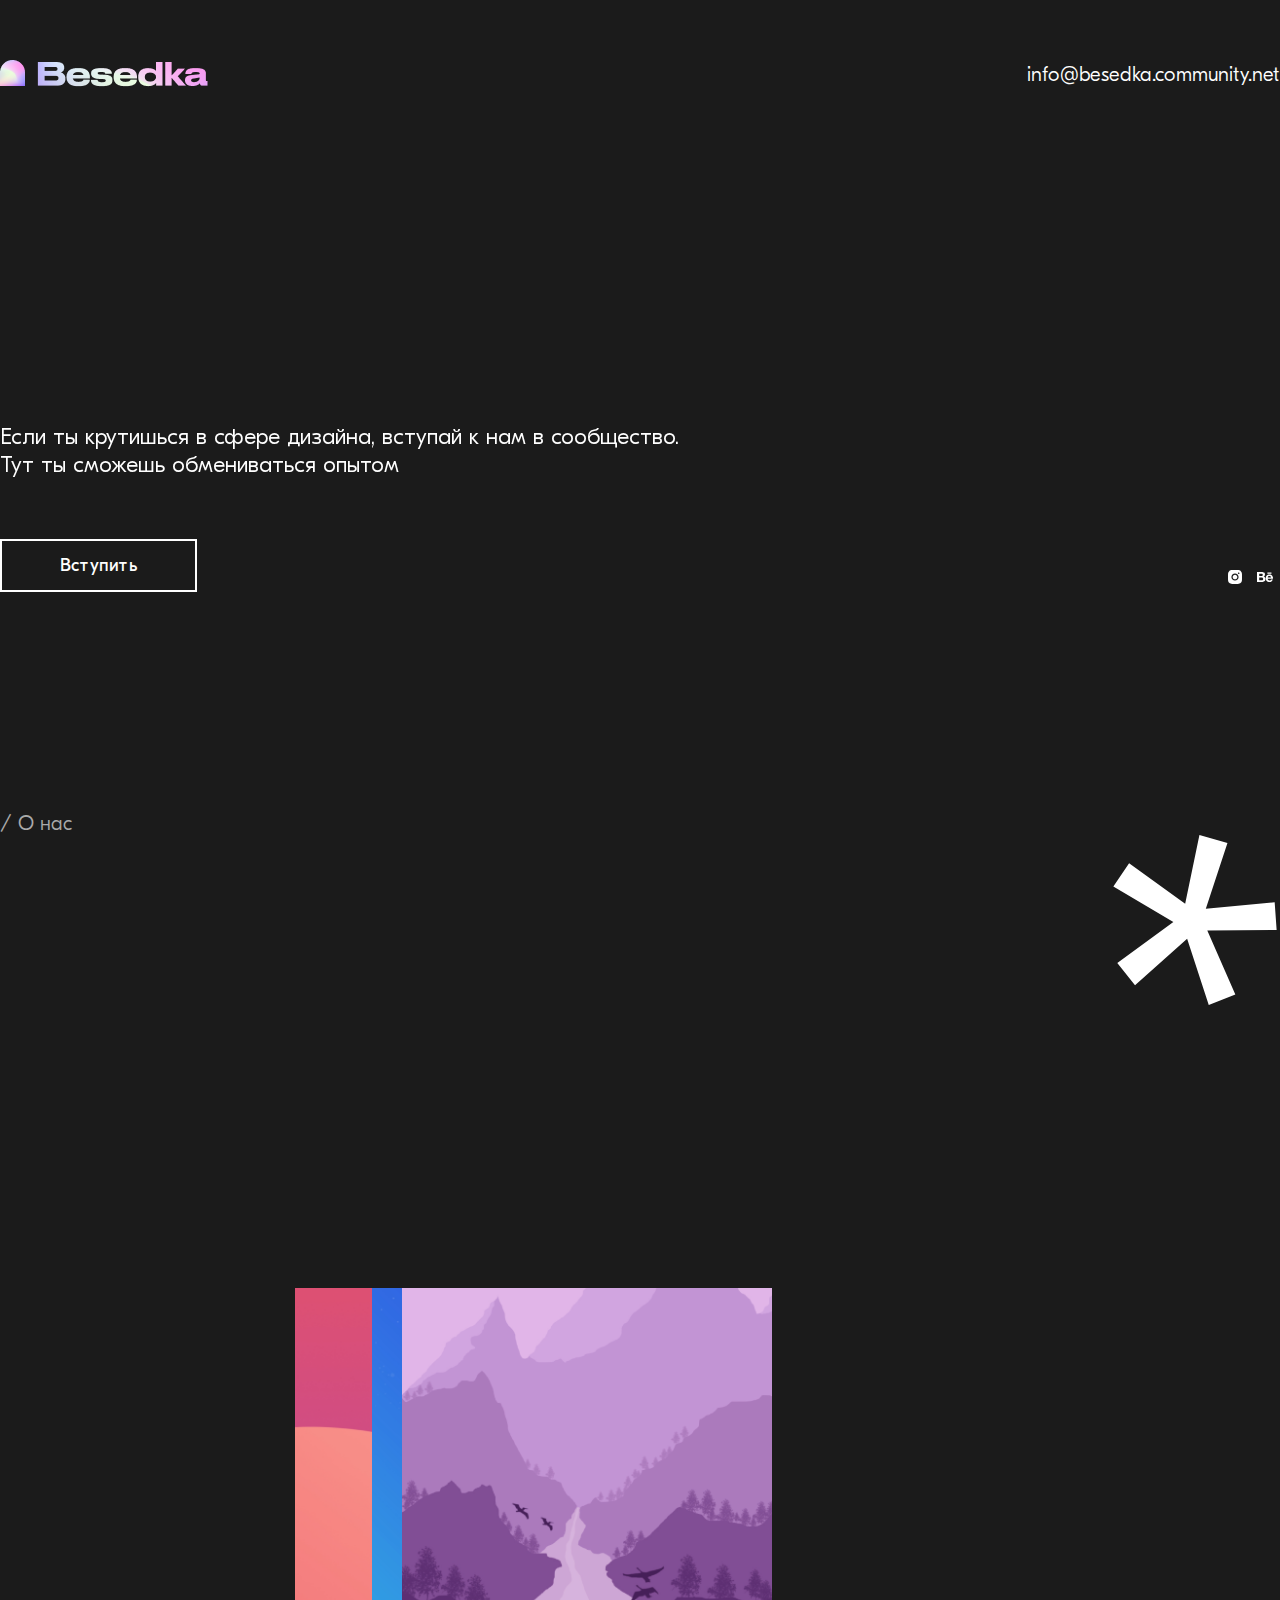
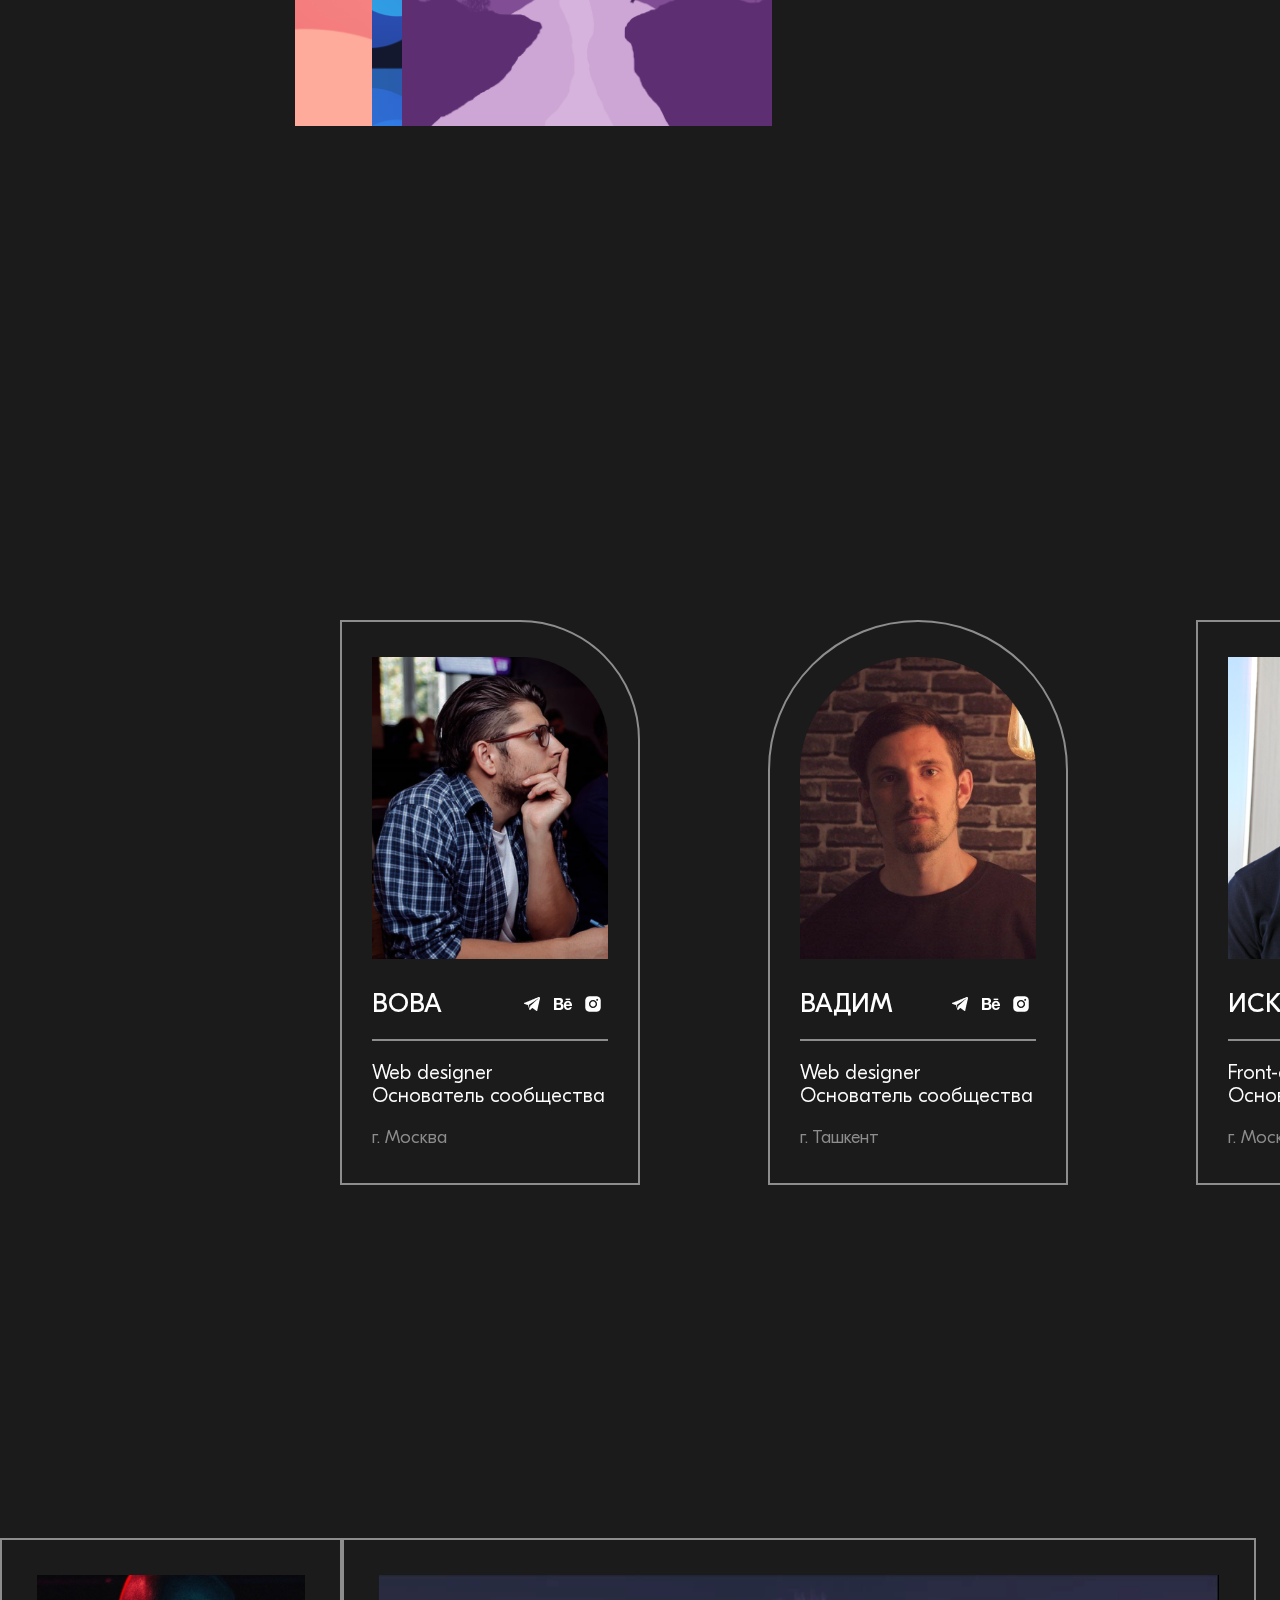
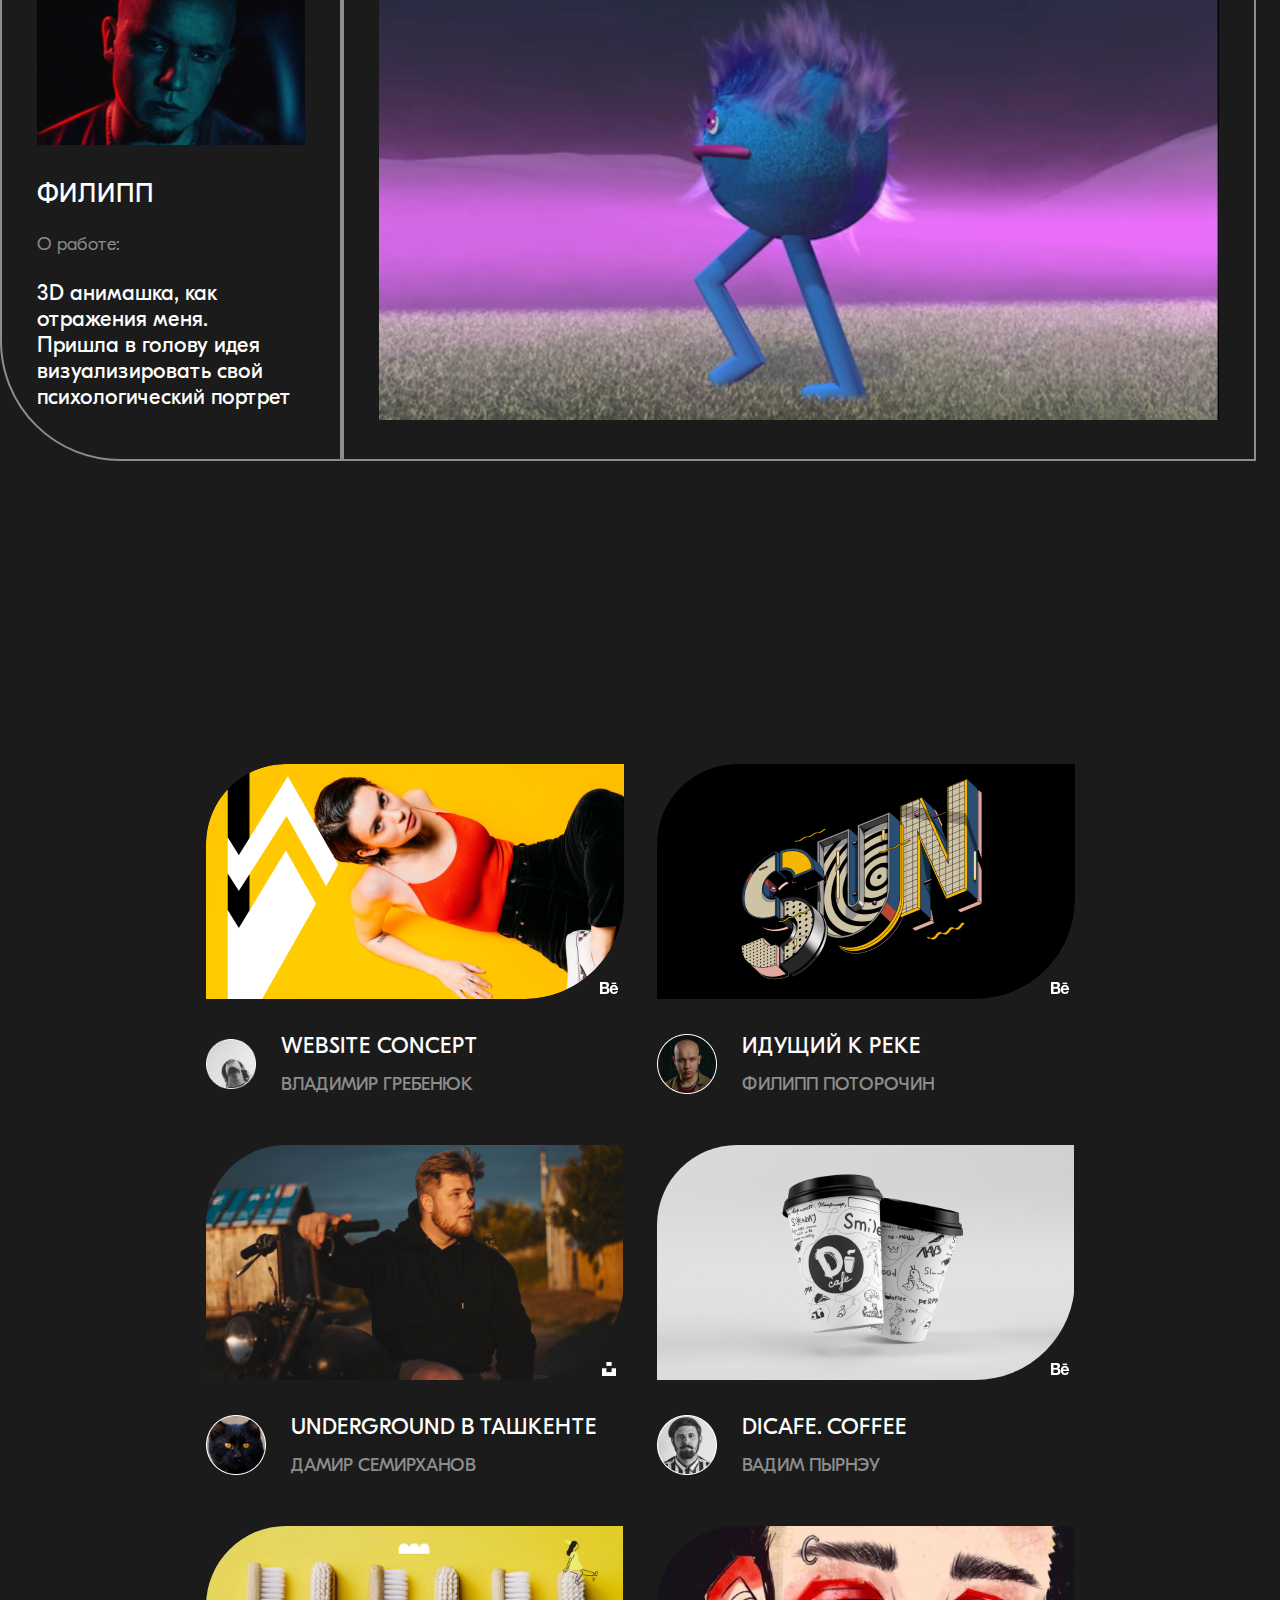
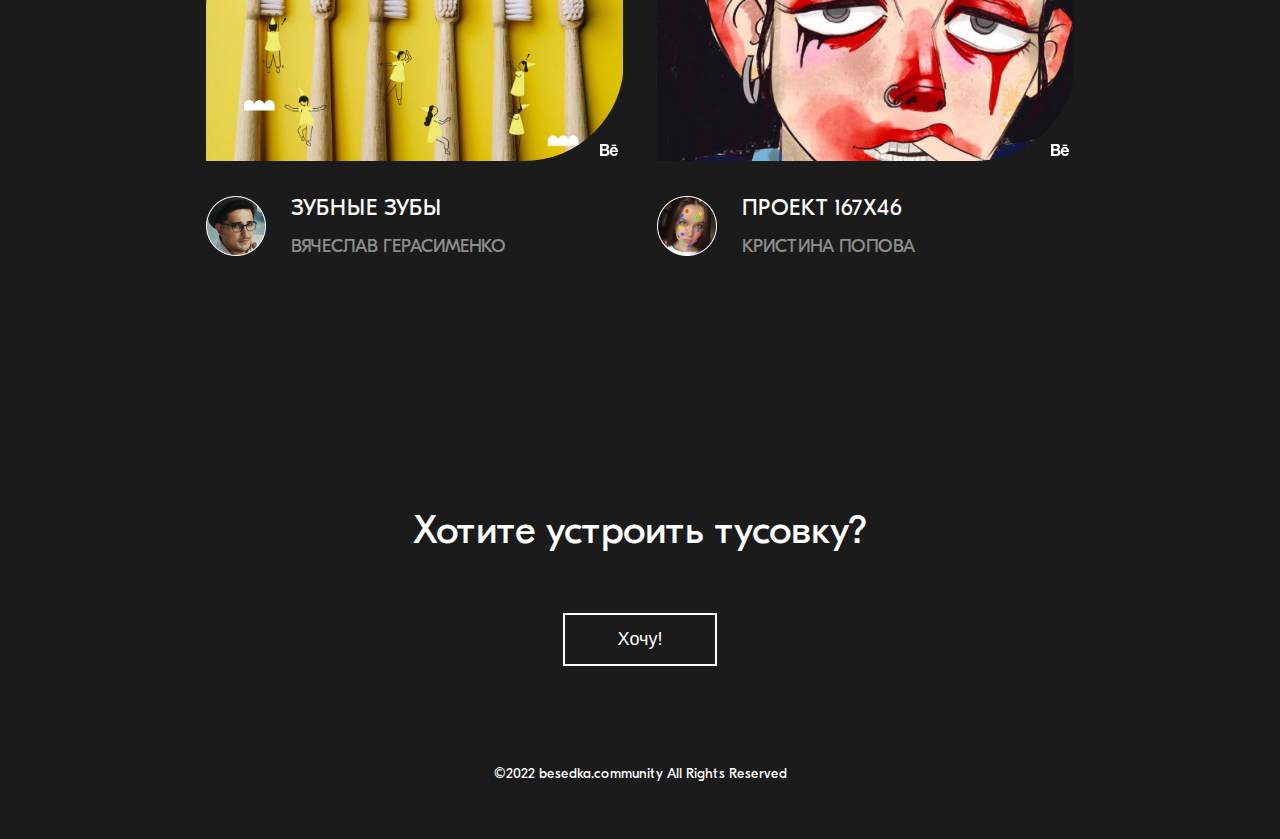
==== commit 0912ada0: "fix erorr font" ====
--- a/index.html
+++ b/index.html
@@ -393,7 +393,7 @@
                 <div class="list">
                     <div class="list__work">
                         <div class="list__container">
-                            <picture>
+                            <picture class="list__img">
                                 <source srcset="img/works/vladimirDesktop.png" media="(min-width: 1920px)">
                                 <source srcset="img/works/vladimirLaptop.png" media="(min-width: 1024px)">
                                 <source srcset="img/works/vladimirMobile.png" media="(min-width: 768px)">
--- a/css/style.css
+++ b/css/style.css
@@ -1,4 +1,43 @@
-@import url(/Users/djuraevi/Documents/portfolio/besedka/sass/fonts.css);
+@font-face {
+  font-family: "GT Eesti Pro Display";
+  font-style: normal;
+  font-weight: 200;
+  src: url("../fonts/GTEestiProDisplay-Thin.woff2") format("woff2");
+  src: url("../fonts/GTEestiProDisplay-Thin.woff") format("woff");
+}
+
+@font-face {
+  font-family: "GT Eesti Pro Display";
+  font-style: normal;
+  font-weight: 300;
+  src: url("../fonts/GTEestiProDisplay-Light.woff2") format("woff2");
+  src: url("../fonts/GTEestiProDisplay-Light.woff") format("woff");
+}
+
+@font-face {
+  font-family: "GT Eesti Pro Display";
+  font-style: normal;
+  font-weight: 400;
+  src: url("../fonts/GTEestiProDisplay-Regular.woff2") format("woff2");
+  src: url("../fonts/GTEestiProDisplay-Regular.woff") format("woff");
+}
+
+@font-face {
+  font-family: "GT Eesti Pro Display";
+  font-style: normal;
+  font-weight: 500;
+  src: url("../fonts/GTEestiProText-Medium.woff2") format("woff2");
+  src: url("../fonts/GTEestiProText-Medium.woff") format("woff");
+}
+
+@font-face {
+  font-family: "Druk Wide Medium";
+  font-style: normal;
+  font-weight: 500;
+  src: url("../fonts/Druk Wide Medium.woff2") format("woff2");
+  src: url("../fonts/Druk Wide Medium.woff") format("woff");
+}
+
 *,
 *::before,
 *::after {
